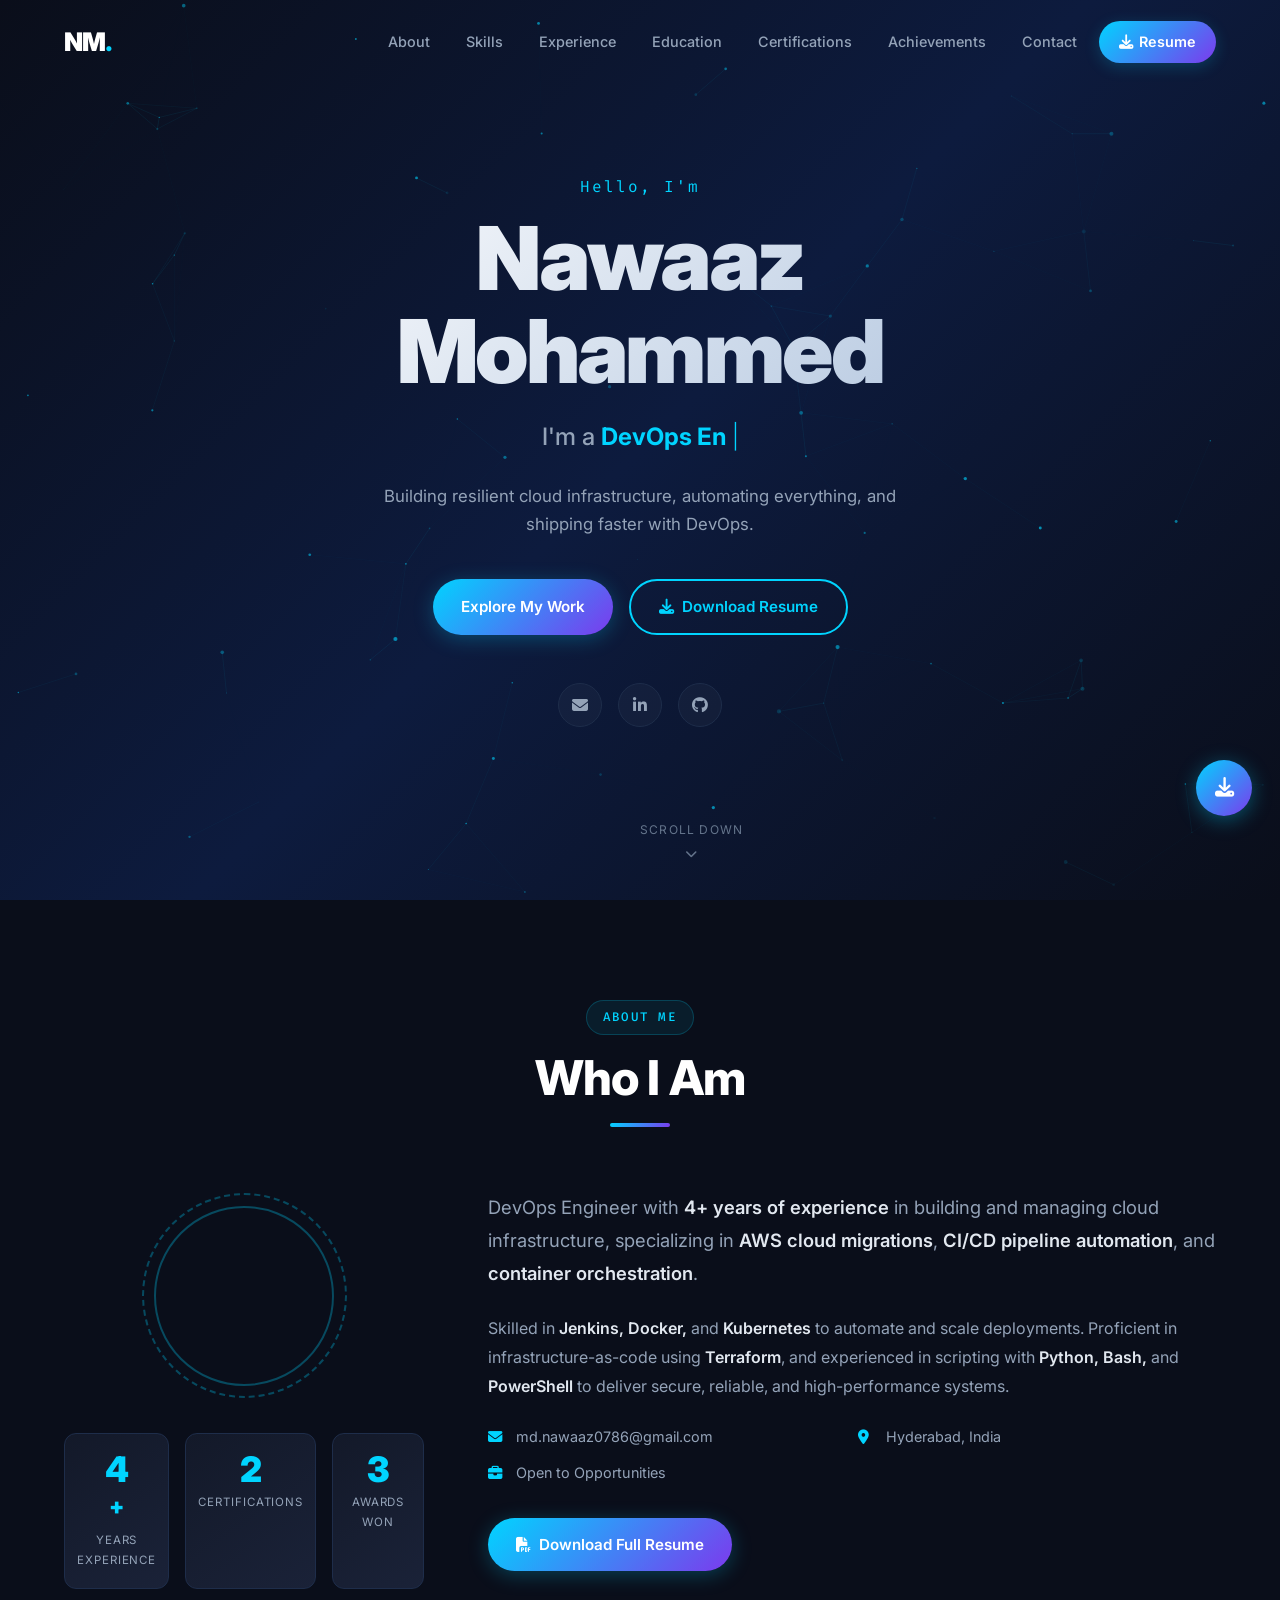
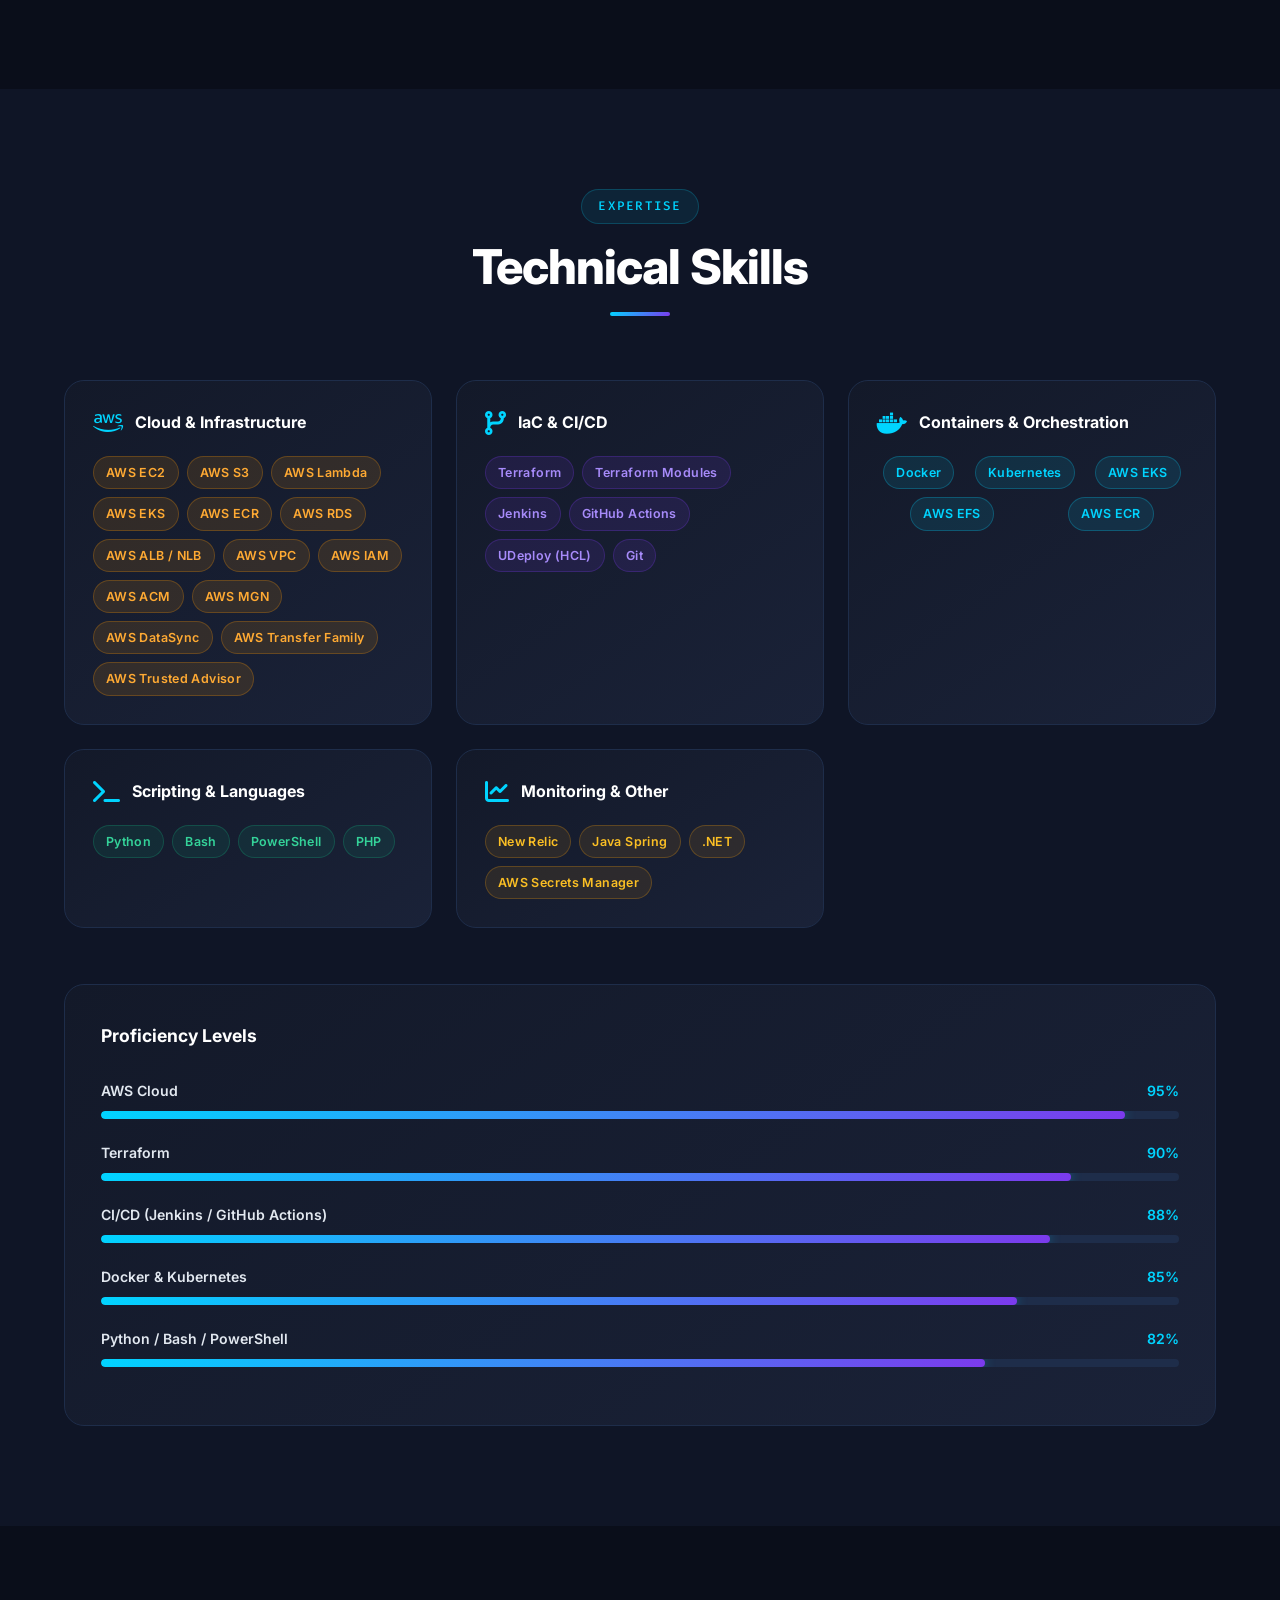
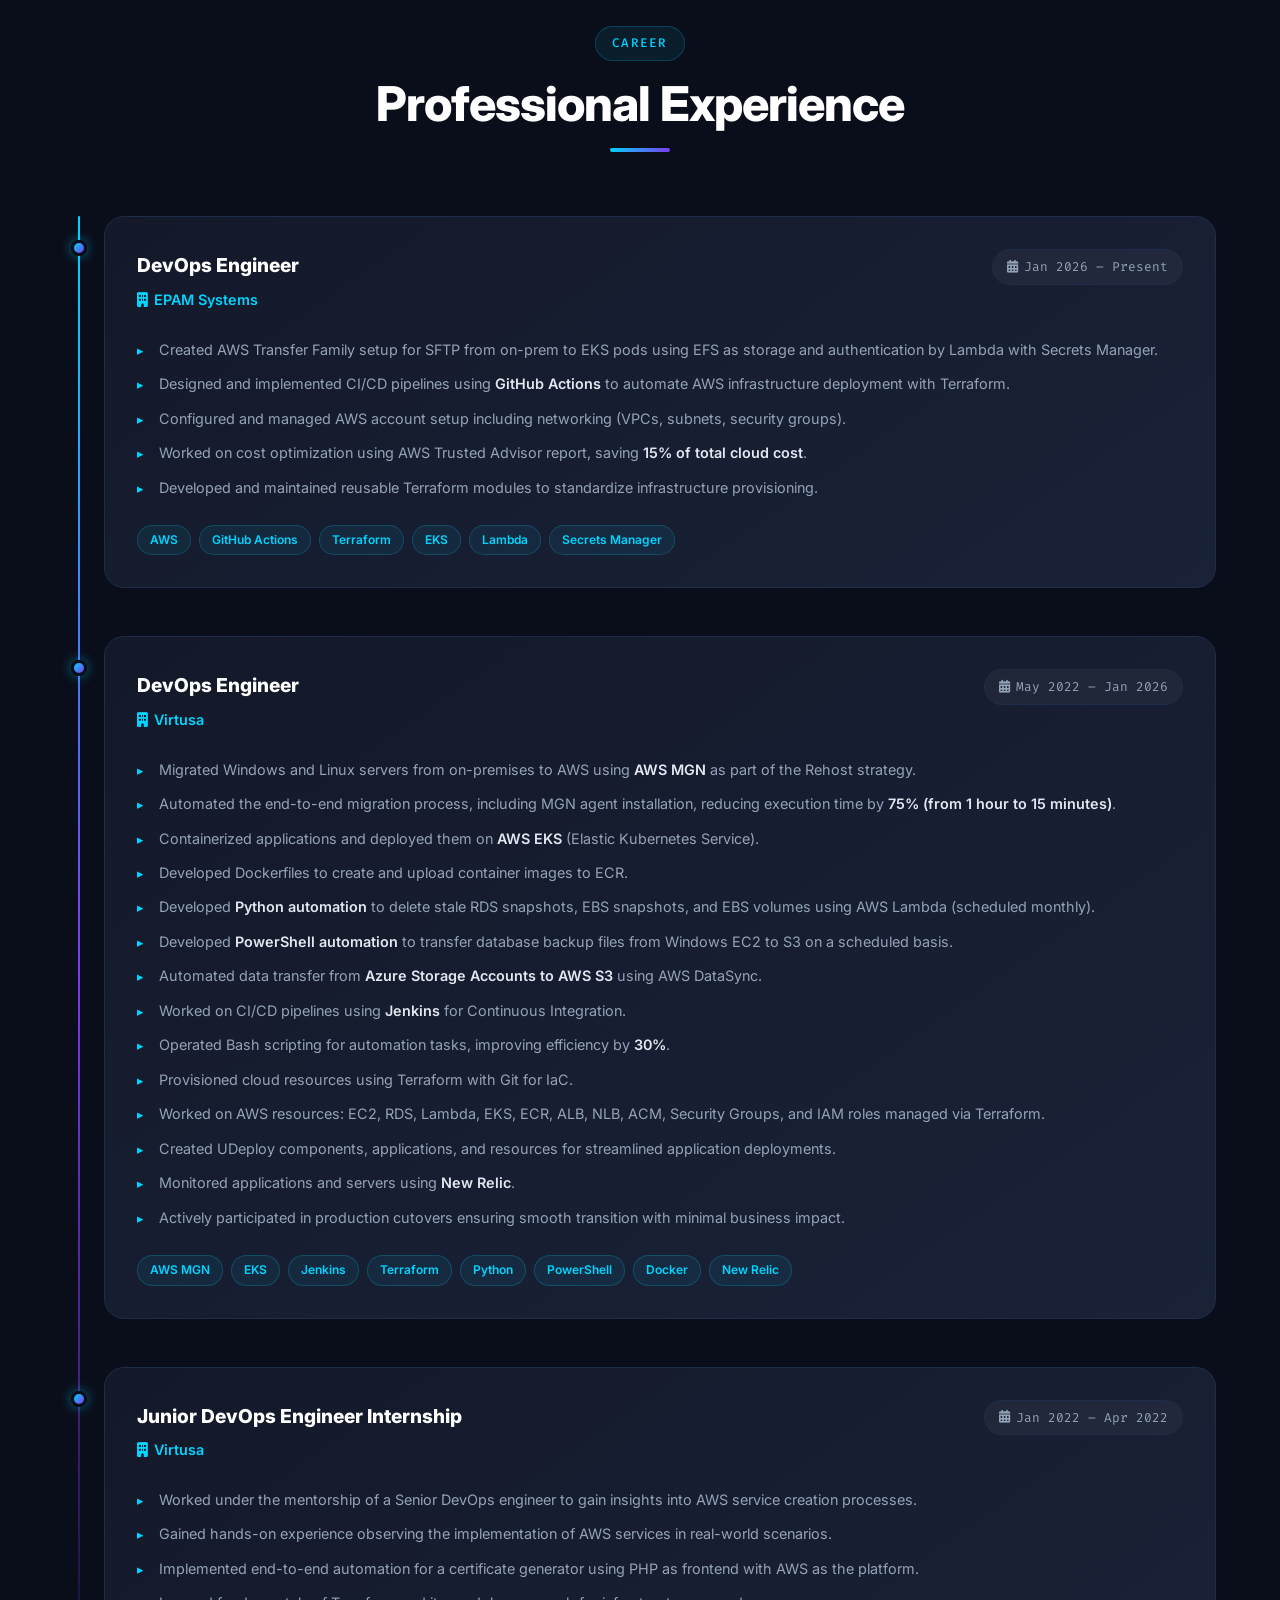
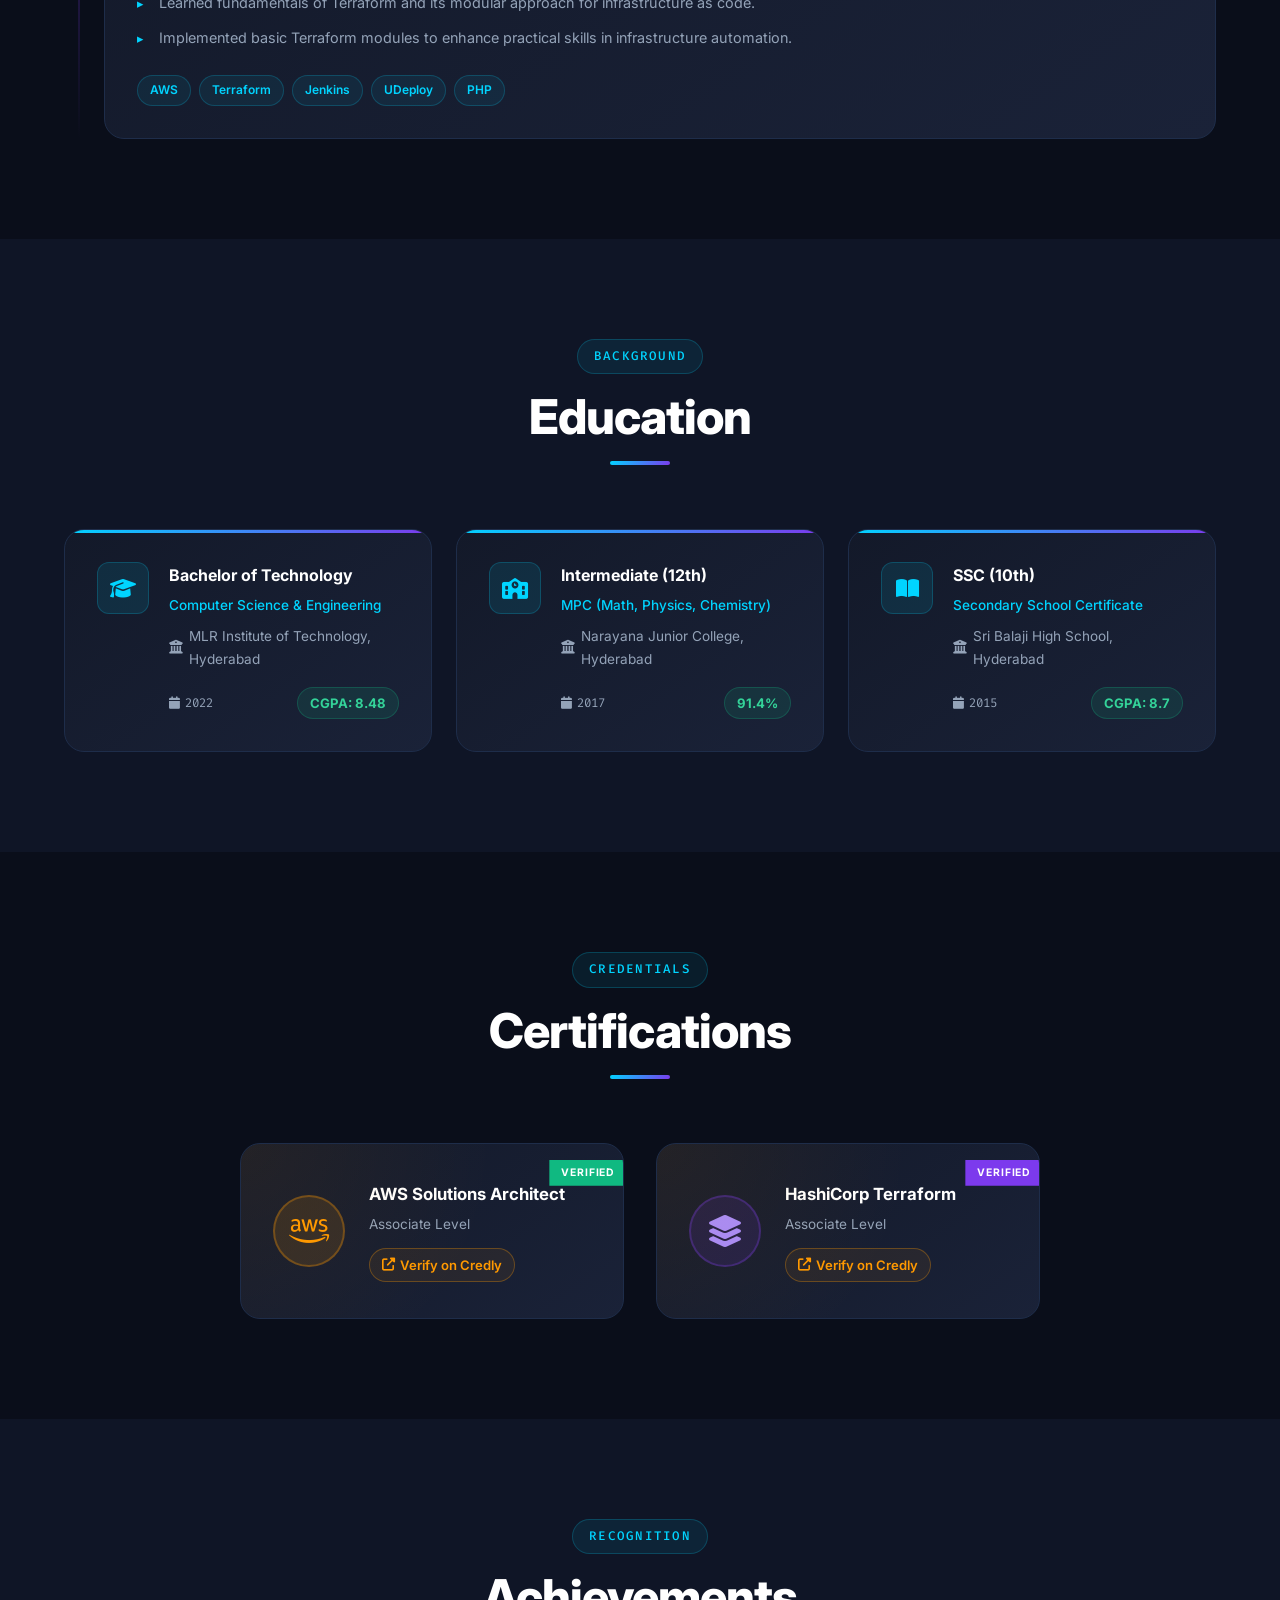
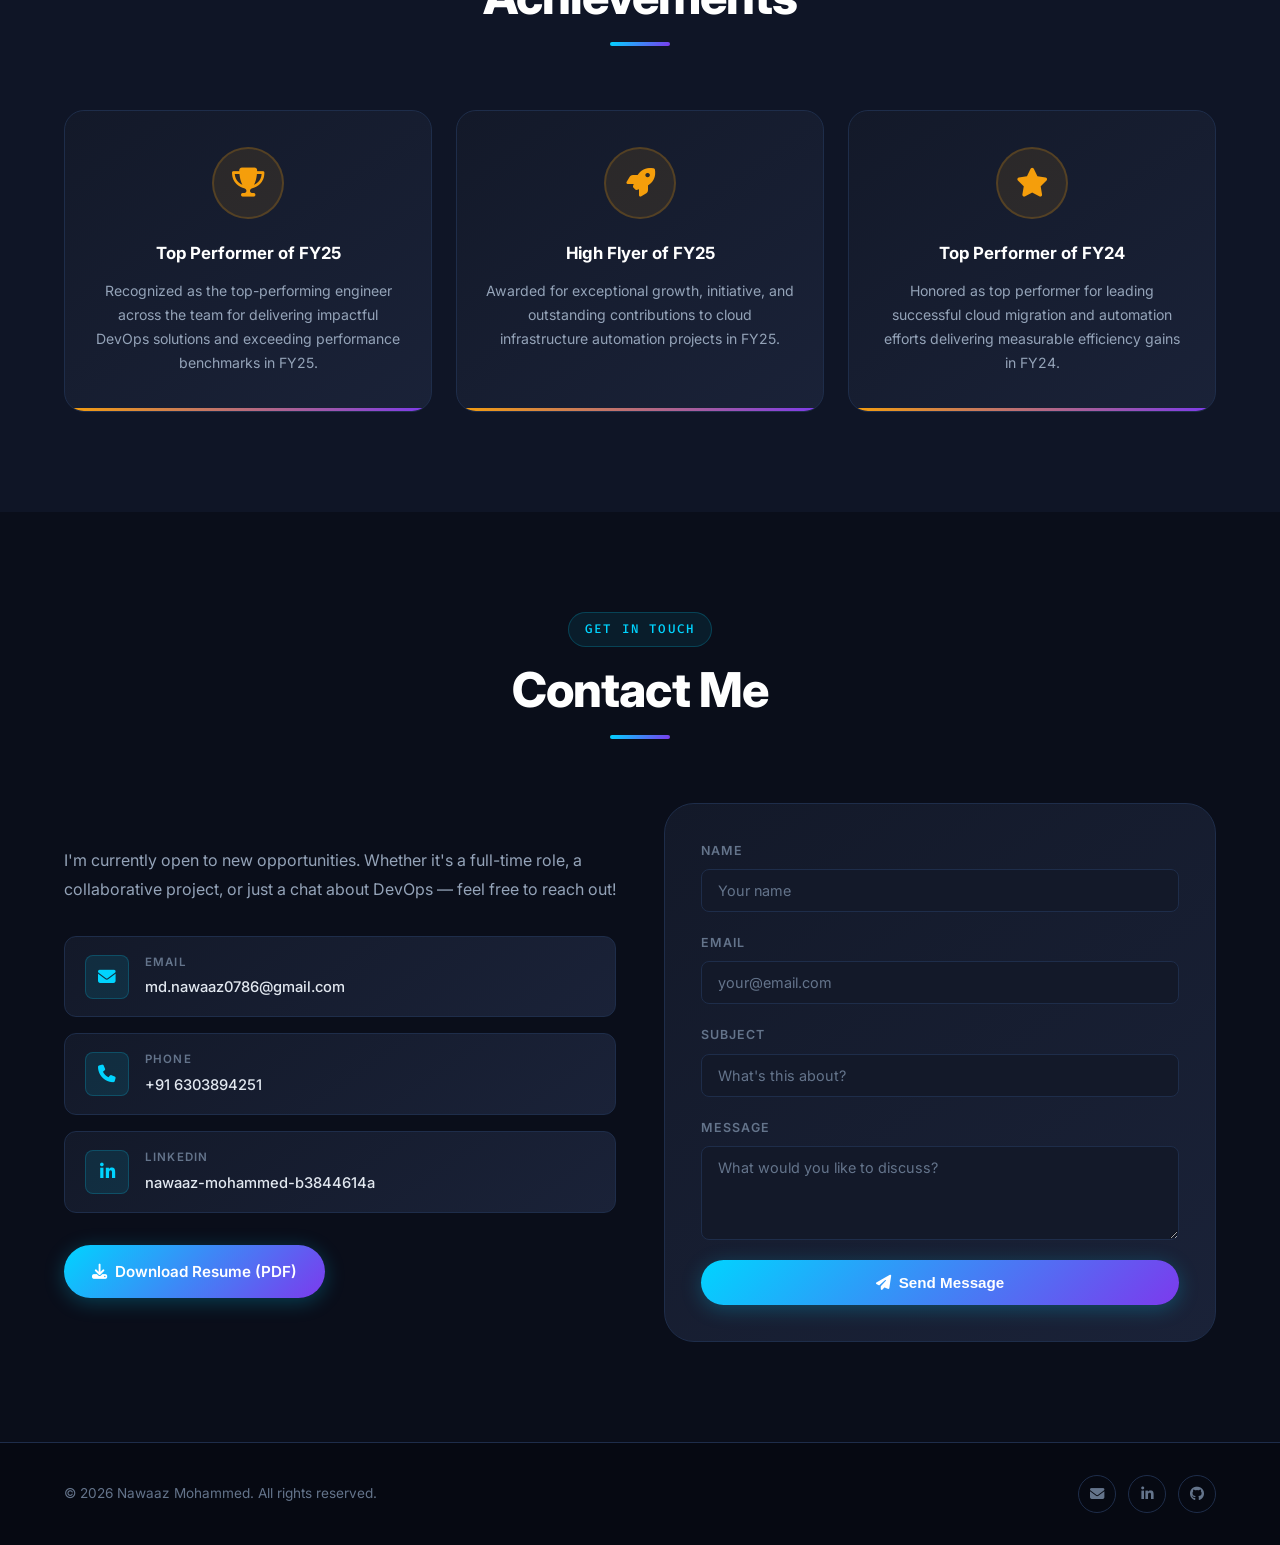
==== index.html @ 0d67790b "Added feature" ====
<!DOCTYPE html>
<html lang="en">
<head>
  <meta charset="UTF-8" />
  <meta name="viewport" content="width=device-width, initial-scale=1.0" />
  <title>Nawaaz Mohammed | DevOps Engineer</title>
  <meta name="description" content="Nawaaz Mohammed – DevOps Engineer with 4+ years of experience in AWS, Terraform, CI/CD, Kubernetes, and cloud migrations." />
  <meta name="theme-color" content="#0a0e1a" />
  <meta property="og:title" content="Nawaaz Mohammed | DevOps Engineer" />
  <meta property="og:description" content="DevOps Engineer with 4+ years of experience in AWS, Terraform, CI/CD, Kubernetes, and cloud migrations." />
  <meta property="og:image" content="profile-pic.jpg" />
  <meta property="og:type" content="website" />
  <meta name="twitter:card" content="summary_large_image" />
  <meta name="twitter:title" content="Nawaaz Mohammed | DevOps Engineer" />
  <meta name="twitter:description" content="DevOps Engineer with 4+ years of experience in AWS, Terraform, CI/CD, Kubernetes, and cloud migrations." />
  <link rel="icon" type="image/svg+xml" href="data:image/svg+xml,%3Csvg xmlns='http://www.w3.org/2000/svg' viewBox='0 0 100 100'%3E%3Crect width='100' height='100' rx='20' fill='%230a0e1a'/%3E%3Ctext y='72' x='50' font-size='50' text-anchor='middle' font-family='Inter,system-ui,sans-serif' font-weight='900' fill='%2300d4ff'%3ENM%3C/text%3E%3C/svg%3E" />
  <link rel="stylesheet" href="css/style.css" />
  <link rel="preconnect" href="https://fonts.googleapis.com" />
  <link rel="preconnect" href="https://fonts.gstatic.com" crossorigin />
  <link href="https://fonts.googleapis.com/css2?family=Inter:wght@300;400;500;600;700;800;900&family=Fira+Code:wght@400;500&display=swap" rel="stylesheet" />
  <link rel="stylesheet" href="https://cdnjs.cloudflare.com/ajax/libs/font-awesome/6.5.0/css/all.min.css" media="print" onload="this.media='all'" />
  <noscript><link rel="stylesheet" href="https://cdnjs.cloudflare.com/ajax/libs/font-awesome/6.5.0/css/all.min.css" /></noscript>
</head>
<body>

  <!-- ========== NAVBAR ========== -->
  <nav id="navbar">
    <div class="nav-container">
      <a href="#hero" class="nav-logo">NM<span class="dot">.</span></a>
      <ul class="nav-links" id="navLinks">
        <li><a href="#about">About</a></li>
        <li><a href="#skills">Skills</a></li>
        <li><a href="#experience">Experience</a></li>
        <li><a href="#education">Education</a></li>
        <li><a href="#certifications">Certifications</a></li>
        <li><a href="#achievements">Achievements</a></li>
        <li><a href="#contact">Contact</a></li>
        <li>
          <a href="Nawaaz_Mohammed_resume.pdf" download class="btn-download-nav">
            <i class="fas fa-download"></i> Resume
          </a>
        </li>
      </ul>
      <button class="hamburger" id="hamburger" aria-label="Toggle menu">
        <span></span><span></span><span></span>
      </button>
    </div>
  </nav>

  <!-- ========== HERO ========== -->
  <section id="hero">
    <canvas id="particleCanvas"></canvas>
    <div class="hero-content">
      <p class="hero-greeting">Hello, I'm</p>
      <h1 class="hero-name">Nawaaz Mohammed</h1>
      <div class="hero-title-wrap">
        <span class="hero-title-static">I'm a </span>
        <span class="hero-typed" id="typedText"></span>
        <span class="cursor">|</span>
      </div>
      <p class="hero-tagline">
        Building resilient cloud infrastructure, automating everything, and shipping faster with DevOps.
      </p>
      <div class="hero-cta">
        <a href="#about" class="btn-primary">Explore My Work</a>
        <a href="Nawaaz_Mohammed_resume.pdf" download class="btn-secondary">
          <i class="fas fa-download"></i> Download Resume
        </a>
      </div>
      <div class="hero-socials">
        <a href="mailto:md.nawaaz0786@gmail.com" aria-label="Email"><i class="fas fa-envelope"></i></a>
        <a href="https://www.linkedin.com/in/nawaaz-mohammed-b3844614a" target="_blank" rel="noopener noreferrer" aria-label="LinkedIn"><i class="fab fa-linkedin-in"></i></a>
        <a href="https://github.com/mohammednawaaz" target="_blank" rel="noopener noreferrer" aria-label="GitHub"><i class="fab fa-github"></i></a>
      </div>
    </div>
    <div class="hero-scroll-hint">
      <span>Scroll Down</span>
      <i class="fas fa-chevron-down bounce"></i>
    </div>
  </section>

  <!-- ========== ABOUT ========== -->
  <section id="about" class="section">
    <div class="container">
      <div class="section-header" data-aos>
        <span class="section-tag">About Me</span>
        <h2 class="section-title">Who I Am</h2>
      </div>
      <div class="about-grid">
        <div class="about-avatar-wrap" data-aos>
          <div class="about-avatar">
            <img src="profile-pic.jpg" alt="Nawaaz Mohammed" class="avatar-photo" onerror="this.style.display='none'" />
            <div class="avatar-ring ring1"></div>
            <div class="avatar-ring ring2"></div>
          </div>
          <div class="about-stats">
            <div class="stat-card">
              <span class="stat-number" data-count="4">0</span><span class="stat-plus">+</span>
              <span class="stat-label">Years Experience</span>
            </div>
            <div class="stat-card">
              <span class="stat-number" data-count="2">0</span>
              <span class="stat-label">Certifications</span>
            </div>
            <div class="stat-card">
              <span class="stat-number" data-count="3">0</span>
              <span class="stat-label">Awards Won</span>
            </div>
          </div>
        </div>
        <div class="about-text" data-aos>
          <p class="about-summary">
            DevOps Engineer with <strong>4+ years of experience</strong> in building and managing cloud infrastructure,
            specializing in <strong>AWS cloud migrations</strong>, <strong>CI/CD pipeline automation</strong>, and
            <strong>container orchestration</strong>.
          </p>
          <p>
            Skilled in <strong>Jenkins, Docker,</strong> and <strong>Kubernetes</strong> to automate and scale deployments.
            Proficient in infrastructure-as-code using <strong>Terraform</strong>, and experienced in scripting with
            <strong>Python, Bash,</strong> and <strong>PowerShell</strong> to deliver secure, reliable, and
            high-performance systems.
          </p>
          <div class="about-details">
            <div class="detail-item"><i class="fas fa-envelope"></i><span>md.nawaaz0786@gmail.com</span></div>
            <div class="detail-item"><i class="fas fa-map-marker-alt"></i><span>Hyderabad, India</span></div>
            <div class="detail-item"><i class="fas fa-briefcase"></i><span>Open to Opportunities</span></div>
          </div>
          <a href="Nawaaz_Mohammed_resume.pdf" download class="btn-primary mt-2">
            <i class="fas fa-file-pdf"></i> Download Full Resume
          </a>
        </div>
      </div>
    </div>
  </section>

  <!-- ========== SKILLS ========== -->
  <section id="skills" class="section section-dark">
    <div class="container">
      <div class="section-header" data-aos>
        <span class="section-tag">Expertise</span>
        <h2 class="section-title">Technical Skills</h2>
      </div>

      <div class="skills-categories" data-aos>
        <div class="skill-category">
          <div class="skill-cat-header">
            <i class="fab fa-aws"></i>
            <h3>Cloud & Infrastructure</h3>
          </div>
          <div class="skill-tags">
            <span class="skill-tag aws">AWS EC2</span>
            <span class="skill-tag aws">AWS S3</span>
            <span class="skill-tag aws">AWS Lambda</span>
            <span class="skill-tag aws">AWS EKS</span>
            <span class="skill-tag aws">AWS ECR</span>
            <span class="skill-tag aws">AWS RDS</span>
            <span class="skill-tag aws">AWS ALB / NLB</span>
            <span class="skill-tag aws">AWS VPC</span>
            <span class="skill-tag aws">AWS IAM</span>
            <span class="skill-tag aws">AWS ACM</span>
            <span class="skill-tag aws">AWS MGN</span>
            <span class="skill-tag aws">AWS DataSync</span>
            <span class="skill-tag aws">AWS Transfer Family</span>
            <span class="skill-tag aws">AWS Trusted Advisor</span>
          </div>
        </div>

        <div class="skill-category">
          <div class="skill-cat-header">
            <i class="fas fa-code-branch"></i>
            <h3>IaC & CI/CD</h3>
          </div>
          <div class="skill-tags">
            <span class="skill-tag iac">Terraform</span>
            <span class="skill-tag iac">Terraform Modules</span>
            <span class="skill-tag iac">Jenkins</span>
            <span class="skill-tag iac">GitHub Actions</span>
            <span class="skill-tag iac">UDeploy (HCL)</span>
            <span class="skill-tag iac">Git</span>
          </div>
        </div>

        <div class="skill-category">
          <div class="skill-cat-header">
            <i class="fab fa-docker"></i>
            <h3>Containers & Orchestration</h3>
          </div>
          <div class="skill-tags">
            <span class="skill-tag container">Docker</span>
            <span class="skill-tag container">Kubernetes</span>
            <span class="skill-tag container">AWS EKS</span>
            <span class="skill-tag container">AWS EFS</span>
            <span class="skill-tag container">AWS ECR</span>
          </div>
        </div>

        <div class="skill-category">
          <div class="skill-cat-header">
            <i class="fas fa-terminal"></i>
            <h3>Scripting & Languages</h3>
          </div>
          <div class="skill-tags">
            <span class="skill-tag script">Python</span>
            <span class="skill-tag script">Bash</span>
            <span class="skill-tag script">PowerShell</span>
            <span class="skill-tag script">PHP</span>
          </div>
        </div>

        <div class="skill-category">
          <div class="skill-cat-header">
            <i class="fas fa-chart-line"></i>
            <h3>Monitoring & Other</h3>
          </div>
          <div class="skill-tags">
            <span class="skill-tag monitor">New Relic</span>
            <span class="skill-tag monitor">Java Spring</span>
            <span class="skill-tag monitor">.NET</span>
            <span class="skill-tag monitor">AWS Secrets Manager</span>
          </div>
        </div>
      </div>

      <div class="skills-bars" data-aos>
        <h3 class="skills-bar-title">Proficiency Levels</h3>
        <div class="skill-bar-wrap">
          <div class="skill-bar-label"><span>AWS Cloud</span><span class="skill-pct">95%</span></div>
          <div class="skill-bar-track"><div class="skill-bar-fill" data-width="95"></div></div>
        </div>
        <div class="skill-bar-wrap">
          <div class="skill-bar-label"><span>Terraform</span><span class="skill-pct">90%</span></div>
          <div class="skill-bar-track"><div class="skill-bar-fill" data-width="90"></div></div>
        </div>
        <div class="skill-bar-wrap">
          <div class="skill-bar-label"><span>CI/CD (Jenkins / GitHub Actions)</span><span class="skill-pct">88%</span></div>
          <div class="skill-bar-track"><div class="skill-bar-fill" data-width="88"></div></div>
        </div>
        <div class="skill-bar-wrap">
          <div class="skill-bar-label"><span>Docker & Kubernetes</span><span class="skill-pct">85%</span></div>
          <div class="skill-bar-track"><div class="skill-bar-fill" data-width="85"></div></div>
        </div>
        <div class="skill-bar-wrap">
          <div class="skill-bar-label"><span>Python / Bash / PowerShell</span><span class="skill-pct">82%</span></div>
          <div class="skill-bar-track"><div class="skill-bar-fill" data-width="82"></div></div>
        </div>
      </div>
    </div>
  </section>

  <!-- ========== EXPERIENCE ========== -->
  <section id="experience" class="section">
    <div class="container">
      <div class="section-header" data-aos>
        <span class="section-tag">Career</span>
        <h2 class="section-title">Professional Experience</h2>
      </div>
      <div class="timeline">

        <!-- EPAM -->
        <div class="timeline-item" data-aos>
          <div class="timeline-dot"></div>
          <div class="timeline-content">
            <div class="tl-header">
              <div>
                <h3 class="tl-role">DevOps Engineer</h3>
                <p class="tl-company"><i class="fas fa-building"></i> EPAM Systems</p>
              </div>
              <span class="tl-date"><i class="fas fa-calendar-alt"></i> Jan 2026 – Present</span>
            </div>
            <ul class="tl-list">
              <li>Created AWS Transfer Family setup for SFTP from on-prem to EKS pods using EFS as storage and authentication by Lambda with Secrets Manager.</li>
              <li>Designed and implemented CI/CD pipelines using <strong>GitHub Actions</strong> to automate AWS infrastructure deployment with Terraform.</li>
              <li>Configured and managed AWS account setup including networking (VPCs, subnets, security groups).</li>
              <li>Worked on cost optimization using AWS Trusted Advisor report, saving <strong>15% of total cloud cost</strong>.</li>
              <li>Developed and maintained reusable Terraform modules to standardize infrastructure provisioning.</li>
            </ul>
            <div class="tl-tags">
              <span>AWS</span><span>GitHub Actions</span><span>Terraform</span><span>EKS</span><span>Lambda</span><span>Secrets Manager</span>
            </div>
          </div>
        </div>

        <!-- Virtusa -->
        <div class="timeline-item" data-aos>
          <div class="timeline-dot"></div>
          <div class="timeline-content">
            <div class="tl-header">
              <div>
                <h3 class="tl-role">DevOps Engineer</h3>
                <p class="tl-company"><i class="fas fa-building"></i> Virtusa</p>
              </div>
              <span class="tl-date"><i class="fas fa-calendar-alt"></i> May 2022 – Jan 2026</span>
            </div>
            <ul class="tl-list">
              <li>Migrated Windows and Linux servers from on-premises to AWS using <strong>AWS MGN</strong> as part of the Rehost strategy.</li>
              <li>Automated the end-to-end migration process, including MGN agent installation, reducing execution time by <strong>75% (from 1 hour to 15 minutes)</strong>.</li>
              <li>Containerized applications and deployed them on <strong>AWS EKS</strong> (Elastic Kubernetes Service).</li>
              <li>Developed Dockerfiles to create and upload container images to ECR.</li>
              <li>Developed <strong>Python automation</strong> to delete stale RDS snapshots, EBS snapshots, and EBS volumes using AWS Lambda (scheduled monthly).</li>
              <li>Developed <strong>PowerShell automation</strong> to transfer database backup files from Windows EC2 to S3 on a scheduled basis.</li>
              <li>Automated data transfer from <strong>Azure Storage Accounts to AWS S3</strong> using AWS DataSync.</li>
              <li>Worked on CI/CD pipelines using <strong>Jenkins</strong> for Continuous Integration.</li>
              <li>Operated Bash scripting for automation tasks, improving efficiency by <strong>30%</strong>.</li>
              <li>Provisioned cloud resources using Terraform with Git for IaC.</li>
              <li>Worked on AWS resources: EC2, RDS, Lambda, EKS, ECR, ALB, NLB, ACM, Security Groups, and IAM roles managed via Terraform.</li>
              <li>Created UDeploy components, applications, and resources for streamlined application deployments.</li>
              <li>Monitored applications and servers using <strong>New Relic</strong>.</li>
              <li>Actively participated in production cutovers ensuring smooth transition with minimal business impact.</li>
            </ul>
            <div class="tl-tags">
              <span>AWS MGN</span><span>EKS</span><span>Jenkins</span><span>Terraform</span><span>Python</span><span>PowerShell</span><span>Docker</span><span>New Relic</span>
            </div>
          </div>
        </div>

        <!-- Internship -->
        <div class="timeline-item" data-aos>
          <div class="timeline-dot"></div>
          <div class="timeline-content">
            <div class="tl-header">
              <div>
                <h3 class="tl-role">Junior DevOps Engineer Internship</h3>
                <p class="tl-company"><i class="fas fa-building"></i> Virtusa</p>
              </div>
              <span class="tl-date"><i class="fas fa-calendar-alt"></i> Jan 2022 – Apr 2022</span>
            </div>
            <ul class="tl-list">
              <li>Worked under the mentorship of a Senior DevOps engineer to gain insights into AWS service creation processes.</li>
              <li>Gained hands-on experience observing the implementation of AWS services in real-world scenarios.</li>
              <li>Implemented end-to-end automation for a certificate generator using PHP as frontend with AWS as the platform.</li>
              <li>Learned fundamentals of Terraform and its modular approach for infrastructure as code.</li>
              <li>Implemented basic Terraform modules to enhance practical skills in infrastructure automation.</li>
            </ul>
            <div class="tl-tags">
              <span>AWS</span><span>Terraform</span><span>Jenkins</span><span>UDeploy</span><span>PHP</span>
            </div>
          </div>
        </div>

      </div>
    </div>
  </section>

  <!-- ========== EDUCATION ========== -->
  <section id="education" class="section section-dark">
    <div class="container">
      <div class="section-header" data-aos>
        <span class="section-tag">Background</span>
        <h2 class="section-title">Education</h2>
      </div>
      <div class="edu-grid">

        <div class="edu-card" data-aos>
          <div class="edu-icon"><i class="fas fa-graduation-cap"></i></div>
          <div class="edu-body">
            <h3>Bachelor of Technology</h3>
            <p class="edu-field">Computer Science &amp; Engineering</p>
            <p class="edu-school"><i class="fas fa-university"></i> MLR Institute of Technology, Hyderabad</p>
            <div class="edu-footer">
              <span class="edu-year"><i class="fas fa-calendar"></i> 2022</span>
              <span class="edu-grade grade-high">CGPA: 8.48</span>
            </div>
          </div>
        </div>

        <div class="edu-card" data-aos>
          <div class="edu-icon"><i class="fas fa-school"></i></div>
          <div class="edu-body">
            <h3>Intermediate (12th)</h3>
            <p class="edu-field">MPC (Math, Physics, Chemistry)</p>
            <p class="edu-school"><i class="fas fa-university"></i> Narayana Junior College, Hyderabad</p>
            <div class="edu-footer">
              <span class="edu-year"><i class="fas fa-calendar"></i> 2017</span>
              <span class="edu-grade grade-high">91.4%</span>
            </div>
          </div>
        </div>

        <div class="edu-card" data-aos>
          <div class="edu-icon"><i class="fas fa-book-open"></i></div>
          <div class="edu-body">
            <h3>SSC (10th)</h3>
            <p class="edu-field">Secondary School Certificate</p>
            <p class="edu-school"><i class="fas fa-university"></i> Sri Balaji High School, Hyderabad</p>
            <div class="edu-footer">
              <span class="edu-year"><i class="fas fa-calendar"></i> 2015</span>
              <span class="edu-grade grade-high">CGPA: 8.7</span>
            </div>
          </div>
        </div>

      </div>
    </div>
  </section>

  <!-- ========== CERTIFICATIONS ========== -->
  <section id="certifications" class="section">
    <div class="container">
      <div class="section-header" data-aos>
        <span class="section-tag">Credentials</span>
        <h2 class="section-title">Certifications</h2>
      </div>
      <div class="cert-grid">

        <div class="cert-card" data-aos>
          <div class="cert-badge">
            <i class="fab fa-aws"></i>
          </div>
          <div class="cert-body">
            <h3>AWS Solutions Architect</h3>
            <p>Associate Level</p>
            <a href="https://www.credly.com/badges/9912948f-cf0d-401a-96ae-ce7a98b76507" target="_blank" rel="noopener noreferrer" class="cert-link">
              <i class="fas fa-external-link-alt"></i> Verify on Credly
            </a>
          </div>
          <div class="cert-ribbon">Verified</div>
        </div>

        <div class="cert-card" data-aos>
          <div class="cert-badge terraform">
            <i class="fas fa-layer-group"></i>
          </div>
          <div class="cert-body">
            <h3>HashiCorp Terraform</h3>
            <p>Associate Level</p>
            <a href="https://www.credly.com/badges/c03c26dc-a8b2-45c5-ad11-fa6f3a197625" target="_blank" rel="noopener noreferrer" class="cert-link">
              <i class="fas fa-external-link-alt"></i> Verify on Credly
            </a>
          </div>
          <div class="cert-ribbon terraform-ribbon">Verified</div>
        </div>

      </div>
    </div>
  </section>

  <!-- ========== ACHIEVEMENTS ========== -->
  <section id="achievements" class="section section-dark">
    <div class="container">
      <div class="section-header" data-aos>
        <span class="section-tag">Recognition</span>
        <h2 class="section-title">Achievements</h2>
      </div>
      <div class="ach-grid">

        <div class="ach-card" data-aos>
          <div class="ach-icon"><i class="fas fa-trophy"></i></div>
          <h3>Top Performer of FY25</h3>
          <p>Recognized as the top-performing engineer across the team for delivering impactful DevOps solutions and exceeding performance benchmarks in FY25.</p>
        </div>

        <div class="ach-card" data-aos>
          <div class="ach-icon"><i class="fas fa-rocket"></i></div>
          <h3>High Flyer of FY25</h3>
          <p>Awarded for exceptional growth, initiative, and outstanding contributions to cloud infrastructure automation projects in FY25.</p>
        </div>

        <div class="ach-card" data-aos>
          <div class="ach-icon"><i class="fas fa-star"></i></div>
          <h3>Top Performer of FY24</h3>
          <p>Honored as top performer for leading successful cloud migration and automation efforts delivering measurable efficiency gains in FY24.</p>
        </div>

      </div>
    </div>
  </section>

  <!-- ========== CONTACT ========== -->
  <section id="contact" class="section">
    <div class="container">
      <div class="section-header" data-aos>
        <span class="section-tag">Get In Touch</span>
        <h2 class="section-title">Contact Me</h2>
      </div>
      <div class="contact-grid">
        <div class="contact-info" data-aos>
          <p class="contact-intro">
            I'm currently open to new opportunities. Whether it's a full-time role, a collaborative project, or just a chat about DevOps — feel free to reach out!
          </p>
          <div class="contact-items">
            <a href="mailto:md.nawaaz0786@gmail.com" class="contact-item">
              <div class="contact-item-icon"><i class="fas fa-envelope"></i></div>
              <div>
                <span class="contact-item-label">Email</span>
                <span class="contact-item-value">md.nawaaz0786@gmail.com</span>
              </div>
            </a>
            <a href="tel:+916303894251" class="contact-item">
              <div class="contact-item-icon"><i class="fas fa-phone"></i></div>
              <div>
                <span class="contact-item-label">Phone</span>
                <span class="contact-item-value">+91 6303894251</span>
              </div>
            </a>
            <a href="https://www.linkedin.com/in/nawaaz-mohammed-b3844614a" target="_blank" rel="noopener noreferrer" class="contact-item">
              <div class="contact-item-icon"><i class="fab fa-linkedin-in"></i></div>
              <div>
                <span class="contact-item-label">LinkedIn</span>
                <span class="contact-item-value">nawaaz-mohammed-b3844614a</span>
              </div>
            </a>
          </div>
          <a href="Nawaaz_Mohammed_resume.pdf" download class="btn-primary mt-2">
            <i class="fas fa-download"></i> Download Resume (PDF)
          </a>
        </div>

        <div class="contact-form-card" data-aos>
          <form class="contact-form" action="https://formspree.io/f/xaqlbolo" method="POST">
            <div class="form-group">
              <label for="contact-name">Name</label>
              <input type="text" id="contact-name" name="name" placeholder="Your name" required />
            </div>
            <div class="form-group">
              <label for="contact-email">Email</label>
              <input type="email" id="contact-email" name="email" placeholder="your@email.com" required />
            </div>
            <div class="form-group">
              <label for="contact-subject">Subject</label>
              <input type="text" id="contact-subject" name="subject" placeholder="What's this about?" required />
            </div>
            <div class="form-group">
              <label for="contact-message">Message</label>
              <textarea id="contact-message" name="message" rows="4" placeholder="What would you like to discuss?" required></textarea>
            </div>
            <input type="hidden" name="meta_location"  id="sender-location" />
            <input type="hidden" name="meta_ip_info"   id="sender-ip-info" />
            <input type="hidden" name="meta_device"    id="sender-device" />
            <input type="hidden" name="meta_browser"   id="sender-browser" />
            <input type="hidden" name="meta_screen"    id="sender-screen" />
            <input type="hidden" name="meta_timezone"  id="sender-timezone" />
            <input type="hidden" name="meta_language"  id="sender-language" />
            <input type="hidden" name="_subject" value="New message from portfolio" />
            <button type="submit" class="btn-primary" style="width:100%;justify-content:center;">
              <i class="fas fa-paper-plane"></i> Send Message
            </button>
          </form>
        </div>
      </div>
    </div>
  </section>

  <!-- ========== FOOTER ========== -->
  <footer id="footer">
    <div class="container">
      <div class="footer-inner">
        <p class="footer-copy">&copy; 2026 Nawaaz Mohammed. All rights reserved.</p>
        <div class="footer-socials">
          <a href="mailto:md.nawaaz0786@gmail.com" aria-label="Email"><i class="fas fa-envelope"></i></a>
          <a href="https://www.linkedin.com/in/nawaaz-mohammed-b3844614a" target="_blank" rel="noopener noreferrer" aria-label="LinkedIn"><i class="fab fa-linkedin-in"></i></a>
          <a href="https://github.com/mohammednawaaz" target="_blank" rel="noopener noreferrer" aria-label="GitHub"><i class="fab fa-github"></i></a>
        </div>
      </div>
    </div>
  </footer>

  <!-- Floating download button -->
  <a href="Nawaaz_Mohammed_resume.pdf" download class="fab-download" aria-label="Download Resume">
    <i class="fas fa-download"></i>
    <span class="fab-tooltip">Download Resume</span>
  </a>

  <!-- Back to top -->
  <button id="backToTop" aria-label="Back to top"><i class="fas fa-arrow-up"></i></button>

  <script src="js/main.js"></script>
</body>
</html>
---- css/style.css ----
/* ============================================================
   ROOT & RESET
   ============================================================ */
:root {
  --clr-bg: #0a0e1a;
  --clr-bg-alt: #0f1526;
  --clr-surface: #131929;
  --clr-surface2: #1a2238;
  --clr-border: #1e2d4a;
  --clr-accent: #00d4ff;
  --clr-accent2: #7c3aed;
  --clr-accent3: #f59e0b;
  --clr-aws: #ff9900;
  --clr-text: #e2e8f0;
  --clr-text-muted: #94a3b8;
  --clr-text-dim: #64748b;
  --clr-white: #ffffff;
  --clr-green: #10b981;
  --clr-red: #ef4444;

  --gradient-hero: linear-gradient(135deg, #0a0e1a 0%, #0d1b3e 50%, #0a0e1a 100%);
  --gradient-accent: linear-gradient(135deg, #00d4ff, #7c3aed);
  --gradient-card: linear-gradient(145deg, #131929, #1a2238);

  --shadow-sm: 0 2px 8px rgba(0,0,0,0.3);
  --shadow-md: 0 4px 24px rgba(0,0,0,0.4);
  --shadow-lg: 0 8px 48px rgba(0,0,0,0.5);
  --shadow-accent: 0 0 30px rgba(0, 212, 255, 0.15);
  --shadow-glow: 0 0 60px rgba(0, 212, 255, 0.08);

  --radius-sm: 8px;
  --radius-md: 12px;
  --radius-lg: 20px;
  --radius-xl: 30px;

  --font-sans: 'Inter', system-ui, sans-serif;
  --font-mono: 'Fira Code', monospace;

  --transition: 0.3s cubic-bezier(0.4, 0, 0.2, 1);
  --transition-slow: 0.6s cubic-bezier(0.4, 0, 0.2, 1);
}

*, *::before, *::after {
  box-sizing: border-box;
  margin: 0;
  padding: 0;
}

html {
  scroll-behavior: smooth;
  font-size: 16px;
}

body {
  font-family: var(--font-sans);
  background-color: var(--clr-bg);
  color: var(--clr-text);
  line-height: 1.7;
  overflow-x: hidden;
}

a { color: inherit; text-decoration: none; }
ul { list-style: none; }
img { max-width: 100%; display: block; }

.container {
  max-width: 1200px;
  margin: 0 auto;
  padding: 0 24px;
}

.section { padding: 100px 0; }
.section-dark { background: var(--clr-bg-alt); }

.mt-2 { margin-top: 24px; }

/* ============================================================
   SECTION HEADERS
   ============================================================ */
.section-header {
  text-align: center;
  margin-bottom: 64px;
}

.section-tag {
  display: inline-block;
  font-family: var(--font-mono);
  font-size: 0.78rem;
  font-weight: 500;
  color: var(--clr-accent);
  letter-spacing: 0.18em;
  text-transform: uppercase;
  background: rgba(0, 212, 255, 0.08);
  border: 1px solid rgba(0, 212, 255, 0.2);
  padding: 6px 16px;
  border-radius: 50px;
  margin-bottom: 14px;
}

.section-title {
  font-size: clamp(2rem, 4vw, 3rem);
  font-weight: 800;
  color: var(--clr-white);
  letter-spacing: -0.02em;
  line-height: 1.2;
}

.section-title::after {
  content: '';
  display: block;
  width: 60px;
  height: 4px;
  background: var(--gradient-accent);
  border-radius: 2px;
  margin: 16px auto 0;
}

/* ============================================================
   SCROLL ANIMATIONS
   ============================================================ */
[data-aos] {
  opacity: 0;
  transform: translateY(30px);
  transition: opacity 0.7s ease, transform 0.7s ease;
}

[data-aos].aos-animate {
  opacity: 1;
  transform: translateY(0);
}

/* ============================================================
   BUTTONS
   ============================================================ */
.btn-primary {
  display: inline-flex;
  align-items: center;
  gap: 8px;
  background: var(--gradient-accent);
  color: var(--clr-white);
  font-weight: 600;
  font-size: 0.95rem;
  padding: 14px 28px;
  border-radius: 50px;
  border: none;
  cursor: pointer;
  transition: var(--transition);
  box-shadow: 0 4px 20px rgba(0, 212, 255, 0.25);
  text-decoration: none;
  white-space: nowrap;
}

.btn-primary:hover {
  transform: translateY(-2px);
  box-shadow: 0 8px 32px rgba(0, 212, 255, 0.4);
  filter: brightness(1.1);
}

.btn-secondary {
  display: inline-flex;
  align-items: center;
  gap: 8px;
  background: transparent;
  color: var(--clr-accent);
  font-weight: 600;
  font-size: 0.95rem;
  padding: 13px 28px;
  border-radius: 50px;
  border: 2px solid var(--clr-accent);
  cursor: pointer;
  transition: var(--transition);
  text-decoration: none;
  white-space: nowrap;
}

.btn-secondary:hover {
  background: rgba(0, 212, 255, 0.1);
  transform: translateY(-2px);
  box-shadow: 0 4px 20px rgba(0, 212, 255, 0.2);
}

/* ============================================================
   NAVBAR
   ============================================================ */
#navbar {
  position: fixed;
  top: 0;
  left: 0;
  right: 0;
  z-index: 1000;
  padding: 20px 0;
  transition: var(--transition);
}

#navbar.scrolled {
  background: rgba(10, 14, 26, 0.92);
  backdrop-filter: blur(20px);
  -webkit-backdrop-filter: blur(20px);
  border-bottom: 1px solid var(--clr-border);
  padding: 14px 0;
  box-shadow: var(--shadow-md);
}

.nav-container {
  max-width: 1200px;
  margin: 0 auto;
  padding: 0 24px;
  display: flex;
  align-items: center;
  justify-content: space-between;
}

.nav-logo {
  font-size: 1.6rem;
  font-weight: 900;
  color: var(--clr-white);
  letter-spacing: -0.03em;
}

.nav-logo .dot {
  color: var(--clr-accent);
}

.nav-links {
  display: flex;
  align-items: center;
  gap: 8px;
}

.nav-links li a {
  font-size: 0.9rem;
  font-weight: 500;
  color: var(--clr-text-muted);
  padding: 8px 14px;
  border-radius: var(--radius-sm);
  transition: var(--transition);
}

.nav-links li a:hover {
  color: var(--clr-white);
  background: rgba(255,255,255,0.05);
}

.nav-links li.active a {
  color: var(--clr-accent);
  background: rgba(0, 212, 255, 0.1);
  font-weight: 600;
  box-shadow: inset 0 0 0 1px rgba(0, 212, 255, 0.25);
}

.btn-download-nav {
  background: var(--gradient-accent) !important;
  color: var(--clr-white) !important;
  font-weight: 600 !important;
  padding: 9px 20px !important;
  border-radius: 50px !important;
  display: inline-flex !important;
  align-items: center;
  gap: 6px;
  box-shadow: 0 4px 16px rgba(0, 212, 255, 0.2);
  transition: var(--transition) !important;
}

.btn-download-nav:hover {
  transform: translateY(-2px) !important;
  box-shadow: 0 6px 24px rgba(0, 212, 255, 0.35) !important;
  background: none !important;
  filter: brightness(1.1);
}

.hamburger {
  display: none;
  flex-direction: column;
  gap: 5px;
  background: none;
  border: none;
  cursor: pointer;
  padding: 4px;
}

.hamburger span {
  display: block;
  width: 26px;
  height: 2px;
  background: var(--clr-white);
  border-radius: 2px;
  transition: var(--transition);
}

.hamburger.active span:nth-child(1) { transform: rotate(45deg) translate(5px, 5px); }
.hamburger.active span:nth-child(2) { opacity: 0; }
.hamburger.active span:nth-child(3) { transform: rotate(-45deg) translate(5px, -5px); }

/* ============================================================
   HERO
   ============================================================ */
#hero {
  min-height: 100vh;
  display: flex;
  flex-direction: column;
  align-items: center;
  justify-content: center;
  position: relative;
  background: var(--gradient-hero);
  overflow: hidden;
}

#particleCanvas {
  position: absolute;
  inset: 0;
  pointer-events: none;
}

.hero-content {
  position: relative;
  z-index: 2;
  text-align: center;
  padding: 0 24px;
  max-width: 860px;
}

.hero-greeting {
  font-family: var(--font-mono);
  font-size: 1rem;
  color: var(--clr-accent);
  letter-spacing: 0.12em;
  margin-bottom: 12px;
  opacity: 0;
  animation: fadeUp 0.7s ease 0.2s forwards;
}

.hero-name {
  font-size: clamp(2.8rem, 7vw, 5.5rem);
  font-weight: 900;
  color: var(--clr-white);
  letter-spacing: -0.03em;
  line-height: 1.05;
  margin-bottom: 20px;
  background: linear-gradient(135deg, #ffffff 0%, #b0c4de 100%);
  -webkit-background-clip: text;
  -webkit-text-fill-color: transparent;
  background-clip: text;
  opacity: 0;
  animation: fadeUp 0.7s ease 0.4s forwards;
}

.hero-title-wrap {
  font-size: clamp(1.1rem, 2.5vw, 1.5rem);
  font-weight: 500;
  color: var(--clr-text-muted);
  margin-bottom: 24px;
  opacity: 0;
  animation: fadeUp 0.7s ease 0.6s forwards;
}

.hero-typed {
  color: var(--clr-accent);
  font-weight: 700;
}

.cursor {
  color: var(--clr-accent);
  animation: blink 1s step-end infinite;
  font-weight: 300;
}

.hero-tagline {
  font-size: 1.05rem;
  color: var(--clr-text-muted);
  max-width: 560px;
  margin: 0 auto 40px;
  line-height: 1.7;
  opacity: 0;
  animation: fadeUp 0.7s ease 0.8s forwards;
}

.hero-cta {
  display: flex;
  gap: 16px;
  justify-content: center;
  flex-wrap: wrap;
  margin-bottom: 48px;
  opacity: 0;
  animation: fadeUp 0.7s ease 1s forwards;
}

.hero-socials {
  display: flex;
  gap: 16px;
  justify-content: center;
  opacity: 0;
  animation: fadeUp 0.7s ease 1.2s forwards;
}

.hero-socials a {
  width: 44px;
  height: 44px;
  border-radius: 50%;
  border: 1px solid var(--clr-border);
  display: flex;
  align-items: center;
  justify-content: center;
  font-size: 1rem;
  color: var(--clr-text-muted);
  transition: var(--transition);
  background: rgba(255,255,255,0.03);
}

.hero-socials a:hover {
  border-color: var(--clr-accent);
  color: var(--clr-accent);
  background: rgba(0, 212, 255, 0.08);
  transform: translateY(-3px);
  box-shadow: 0 4px 16px rgba(0, 212, 255, 0.2);
}

.hero-scroll-hint {
  position: absolute;
  bottom: 40px;
  left: 50%;
  transform: translateX(-50%);
  display: flex;
  flex-direction: column;
  align-items: center;
  gap: 8px;
  color: var(--clr-text-dim);
  font-size: 0.75rem;
  letter-spacing: 0.1em;
  text-transform: uppercase;
  opacity: 0;
  animation: fadeUp 0.7s ease 1.4s forwards;
}

.bounce {
  animation: bounce 1.5s ease-in-out infinite;
}

/* ============================================================
   ABOUT
   ============================================================ */
.about-grid {
  display: grid;
  grid-template-columns: 360px 1fr;
  gap: 64px;
  align-items: start;
}

.about-avatar-wrap {
  display: flex;
  flex-direction: column;
  align-items: center;
  gap: 32px;
}

.about-avatar {
  position: relative;
  width: 210px;
  height: 210px;
  display: flex;
  align-items: center;
  justify-content: center;
}

.avatar-photo {
  width: 160px;
  height: 160px;
  border-radius: 50%;
  object-fit: cover;
  object-position: center top;
  z-index: 1;
  border: 3px solid rgba(0, 212, 255, 0.5);
  box-shadow: 0 0 40px rgba(0, 212, 255, 0.3), 0 0 0 6px rgba(0, 212, 255, 0.08);
  transition: var(--transition);
}

.avatar-photo:hover {
  transform: scale(1.04);
  box-shadow: 0 0 60px rgba(0, 212, 255, 0.45), 0 0 0 8px rgba(0, 212, 255, 0.12);
}

.avatar-ring {
  position: absolute;
  border-radius: 50%;
  border: 2px solid rgba(0, 212, 255, 0.3);
  animation: ripple 3s ease-in-out infinite;
}

.ring1 { width: 180px; height: 180px; animation-delay: 0s; }
.ring2 { width: 205px; height: 205px; animation-delay: 0.8s; border-style: dashed; }

.about-stats {
  display: grid;
  grid-template-columns: repeat(3, 1fr);
  gap: 16px;
  width: 100%;
}

.stat-card {
  background: var(--gradient-card);
  border: 1px solid var(--clr-border);
  border-radius: var(--radius-md);
  padding: 18px 12px;
  text-align: center;
  transition: var(--transition);
}

.stat-card:hover {
  border-color: var(--clr-accent);
  box-shadow: var(--shadow-accent);
  transform: translateY(-3px);
}

.stat-number {
  display: block;
  font-size: 2.2rem;
  font-weight: 900;
  color: var(--clr-accent);
  line-height: 1;
}

.stat-plus {
  font-size: 1.4rem;
  font-weight: 900;
  color: var(--clr-accent);
}

.stat-label {
  display: block;
  font-size: 0.72rem;
  color: var(--clr-text-muted);
  margin-top: 6px;
  text-transform: uppercase;
  letter-spacing: 0.08em;
}

.about-text { }

.about-summary {
  font-size: 1.15rem;
  color: var(--clr-text);
  margin-bottom: 16px;
  line-height: 1.8;
}

.about-text p {
  color: var(--clr-text-muted);
  margin-bottom: 24px;
  line-height: 1.8;
}

.about-text strong {
  color: var(--clr-text);
  font-weight: 600;
}

.about-details {
  display: grid;
  grid-template-columns: 1fr 1fr;
  gap: 12px;
  margin-bottom: 8px;
}

.detail-item {
  display: flex;
  align-items: center;
  gap: 12px;
  font-size: 0.9rem;
  color: var(--clr-text-muted);
}

.detail-item i {
  color: var(--clr-accent);
  width: 16px;
  flex-shrink: 0;
}

/* ============================================================
   SKILLS
   ============================================================ */
.skills-categories {
  display: grid;
  grid-template-columns: repeat(auto-fit, minmax(340px, 1fr));
  gap: 24px;
  margin-bottom: 56px;
}

.skill-category {
  background: var(--gradient-card);
  border: 1px solid var(--clr-border);
  border-radius: var(--radius-lg);
  padding: 28px;
  transition: var(--transition);
}

.skill-category:hover {
  border-color: rgba(0, 212, 255, 0.3);
  box-shadow: var(--shadow-accent);
  transform: translateY(-4px);
}

.skill-cat-header {
  display: flex;
  align-items: center;
  gap: 12px;
  margin-bottom: 20px;
}

.skill-cat-header i {
  font-size: 1.5rem;
  color: var(--clr-accent);
}

.skill-cat-header h3 {
  font-size: 1rem;
  font-weight: 700;
  color: var(--clr-white);
}

.skill-tags {
  display: flex;
  flex-wrap: wrap;
  gap: 8px;
}

.skill-tag {
  font-size: 0.78rem;
  font-weight: 600;
  padding: 5px 12px;
  border-radius: 50px;
  letter-spacing: 0.03em;
}

.skill-tag.aws       { background: rgba(255, 153, 0, 0.12); color: #ffaa33; border: 1px solid rgba(255,153,0,0.25); }
.skill-tag.iac       { background: rgba(124, 58, 237, 0.12); color: #a78bfa; border: 1px solid rgba(124,58,237,0.25); }
.skill-tag.container { background: rgba(0, 212, 255, 0.1);  color: var(--clr-accent); border: 1px solid rgba(0,212,255,0.25); }
.skill-tag.script    { background: rgba(16, 185, 129, 0.1); color: #34d399; border: 1px solid rgba(16,185,129,0.25); }
.skill-tag.monitor   { background: rgba(245, 158, 11, 0.1); color: #fbbf24; border: 1px solid rgba(245,158,11,0.25); }

/* Skill bars */
.skills-bars {
  background: var(--gradient-card);
  border: 1px solid var(--clr-border);
  border-radius: var(--radius-lg);
  padding: 36px;
}

.skills-bar-title {
  font-size: 1.1rem;
  font-weight: 700;
  color: var(--clr-white);
  margin-bottom: 28px;
}

.skill-bar-wrap {
  margin-bottom: 22px;
}

.skill-bar-label {
  display: flex;
  justify-content: space-between;
  font-size: 0.88rem;
  font-weight: 600;
  color: var(--clr-text);
  margin-bottom: 8px;
}

.skill-pct { color: var(--clr-accent); }

.skill-bar-track {
  height: 8px;
  background: var(--clr-border);
  border-radius: 50px;
  overflow: hidden;
}

.skill-bar-fill {
  height: 100%;
  background: var(--gradient-accent);
  border-radius: 50px;
  width: 0;
  transition: width 1.2s cubic-bezier(0.4, 0, 0.2, 1);
  box-shadow: 0 0 12px rgba(0, 212, 255, 0.4);
}

/* ============================================================
   EXPERIENCE TIMELINE
   ============================================================ */
.timeline {
  position: relative;
  padding-left: 40px;
}

.timeline::before {
  content: '';
  position: absolute;
  left: 14px;
  top: 0;
  bottom: 0;
  width: 2px;
  background: linear-gradient(to bottom, var(--clr-accent), var(--clr-accent2), transparent);
  border-radius: 2px;
}

.timeline-item {
  position: relative;
  margin-bottom: 48px;
}

.timeline-item:last-child { margin-bottom: 0; }

.timeline-dot {
  position: absolute;
  left: -33px;
  top: 24px;
  width: 16px;
  height: 16px;
  border-radius: 50%;
  background: var(--gradient-accent);
  border: 3px solid var(--clr-bg);
  box-shadow: 0 0 12px rgba(0, 212, 255, 0.5);
  z-index: 1;
}

.timeline-content {
  background: var(--gradient-card);
  border: 1px solid var(--clr-border);
  border-radius: var(--radius-lg);
  padding: 32px;
  transition: var(--transition);
}

.timeline-content:hover {
  border-color: rgba(0, 212, 255, 0.3);
  box-shadow: var(--shadow-accent);
  transform: translateX(6px);
}

.tl-header {
  display: flex;
  justify-content: space-between;
  align-items: flex-start;
  flex-wrap: wrap;
  gap: 12px;
  margin-bottom: 20px;
}

.tl-role {
  font-size: 1.2rem;
  font-weight: 800;
  color: var(--clr-white);
  margin-bottom: 6px;
}

.tl-company {
  font-size: 0.9rem;
  color: var(--clr-accent);
  display: flex;
  align-items: center;
  gap: 6px;
  font-weight: 600;
}

.tl-date {
  font-family: var(--font-mono);
  font-size: 0.8rem;
  color: var(--clr-text-muted);
  background: rgba(255,255,255,0.04);
  border: 1px solid var(--clr-border);
  padding: 6px 14px;
  border-radius: 50px;
  display: flex;
  align-items: center;
  gap: 6px;
  white-space: nowrap;
}

.tl-list {
  margin-bottom: 20px;
}

.tl-list li {
  font-size: 0.9rem;
  color: var(--clr-text-muted);
  padding: 5px 0 5px 22px;
  position: relative;
  line-height: 1.7;
}

.tl-list li::before {
  content: '▸';
  position: absolute;
  left: 0;
  color: var(--clr-accent);
  font-size: 0.8rem;
  top: 7px;
}

.tl-list li strong {
  color: var(--clr-text);
  font-weight: 600;
}

.tl-tags {
  display: flex;
  flex-wrap: wrap;
  gap: 8px;
}

.tl-tags span {
  font-size: 0.75rem;
  font-weight: 600;
  padding: 4px 12px;
  border-radius: 50px;
  background: rgba(0, 212, 255, 0.07);
  color: var(--clr-accent);
  border: 1px solid rgba(0, 212, 255, 0.2);
}

/* ============================================================
   EDUCATION
   ============================================================ */
.edu-grid {
  display: grid;
  grid-template-columns: repeat(auto-fit, minmax(300px, 1fr));
  gap: 24px;
}

.edu-card {
  background: var(--gradient-card);
  border: 1px solid var(--clr-border);
  border-radius: var(--radius-lg);
  padding: 32px;
  display: flex;
  gap: 20px;
  transition: var(--transition);
  position: relative;
  overflow: hidden;
}

.edu-card::before {
  content: '';
  position: absolute;
  top: 0; left: 0; right: 0;
  height: 3px;
  background: var(--gradient-accent);
}

.edu-card:hover {
  transform: translateY(-6px);
  border-color: rgba(0, 212, 255, 0.3);
  box-shadow: var(--shadow-accent);
}

.edu-icon {
  flex-shrink: 0;
  width: 52px;
  height: 52px;
  background: rgba(0, 212, 255, 0.1);
  border: 1px solid rgba(0, 212, 255, 0.2);
  border-radius: var(--radius-md);
  display: flex;
  align-items: center;
  justify-content: center;
  font-size: 1.3rem;
  color: var(--clr-accent);
}

.edu-body { }

.edu-body h3 {
  font-size: 1rem;
  font-weight: 700;
  color: var(--clr-white);
  margin-bottom: 4px;
}

.edu-field {
  font-size: 0.85rem;
  color: var(--clr-accent);
  margin-bottom: 8px;
  font-weight: 500;
}

.edu-school {
  font-size: 0.85rem;
  color: var(--clr-text-muted);
  margin-bottom: 16px;
  display: flex;
  align-items: center;
  gap: 6px;
}

.edu-footer {
  display: flex;
  align-items: center;
  justify-content: space-between;
  flex-wrap: wrap;
  gap: 8px;
}

.edu-year {
  font-family: var(--font-mono);
  font-size: 0.78rem;
  color: var(--clr-text-muted);
  display: flex;
  align-items: center;
  gap: 5px;
}

.edu-grade {
  font-size: 0.82rem;
  font-weight: 700;
  padding: 4px 12px;
  border-radius: 50px;
}

.grade-high {
  background: rgba(16, 185, 129, 0.12);
  color: #34d399;
  border: 1px solid rgba(16, 185, 129, 0.25);
}

/* ============================================================
   CERTIFICATIONS
   ============================================================ */
.cert-grid {
  display: grid;
  grid-template-columns: repeat(auto-fit, minmax(340px, 1fr));
  gap: 32px;
  max-width: 800px;
  margin: 0 auto;
}

.cert-card {
  background: var(--gradient-card);
  border: 1px solid var(--clr-border);
  border-radius: var(--radius-lg);
  padding: 36px 32px;
  display: flex;
  gap: 24px;
  align-items: center;
  position: relative;
  overflow: hidden;
  transition: var(--transition);
}

.cert-card:hover {
  transform: translateY(-6px);
  border-color: rgba(255, 153, 0, 0.4);
  box-shadow: 0 8px 40px rgba(255, 153, 0, 0.15);
}

.cert-card::before {
  content: '';
  position: absolute;
  inset: 0;
  background: radial-gradient(circle at top left, rgba(255,153,0,0.07) 0%, transparent 60%);
  pointer-events: none;
}

.cert-badge {
  flex-shrink: 0;
  width: 72px;
  height: 72px;
  background: rgba(255, 153, 0, 0.12);
  border: 2px solid rgba(255, 153, 0, 0.3);
  border-radius: 50%;
  display: flex;
  align-items: center;
  justify-content: center;
  font-size: 2rem;
  color: var(--clr-aws);
}

.cert-badge.terraform {
  background: rgba(124, 58, 237, 0.12);
  border-color: rgba(124, 58, 237, 0.3);
  color: #a78bfa;
}

.cert-body h3 {
  font-size: 1.05rem;
  font-weight: 700;
  color: var(--clr-white);
  margin-bottom: 4px;
}

.cert-body p {
  font-size: 0.85rem;
  color: var(--clr-text-muted);
  margin-bottom: 12px;
}

.cert-link {
  font-size: 0.82rem;
  font-weight: 600;
  color: var(--clr-aws);
  display: inline-flex;
  align-items: center;
  gap: 5px;
  padding: 5px 12px;
  border: 1px solid rgba(255,153,0,0.3);
  border-radius: 50px;
  transition: var(--transition);
  background: rgba(255,153,0,0.07);
}

.cert-link:hover {
  background: rgba(255,153,0,0.15);
  box-shadow: 0 0 16px rgba(255,153,0,0.2);
}

.cert-ribbon {
  position: absolute;
  top: 16px;
  right: -10px;
  background: var(--clr-green);
  color: white;
  font-size: 0.65rem;
  font-weight: 700;
  padding: 4px 18px 4px 12px;
  letter-spacing: 0.08em;
  text-transform: uppercase;
  clip-path: polygon(0 0, 100% 0, 88% 50%, 100% 100%, 0 100%);
}

.cert-ribbon.terraform-ribbon {
  background: var(--clr-accent2);
}

/* ============================================================
   ACHIEVEMENTS
   ============================================================ */
.ach-grid {
  display: grid;
  grid-template-columns: repeat(auto-fit, minmax(300px, 1fr));
  gap: 24px;
}

.ach-card {
  background: var(--gradient-card);
  border: 1px solid var(--clr-border);
  border-radius: var(--radius-lg);
  padding: 36px 28px;
  text-align: center;
  transition: var(--transition);
  position: relative;
  overflow: hidden;
}

.ach-card::after {
  content: '';
  position: absolute;
  bottom: 0; left: 0; right: 0;
  height: 3px;
  background: linear-gradient(90deg, var(--clr-accent3), var(--clr-accent2));
}

.ach-card:hover {
  transform: translateY(-6px);
  border-color: rgba(245, 158, 11, 0.3);
  box-shadow: 0 8px 40px rgba(245, 158, 11, 0.12);
}

.ach-icon {
  width: 72px;
  height: 72px;
  background: rgba(245, 158, 11, 0.1);
  border: 2px solid rgba(245, 158, 11, 0.2);
  border-radius: 50%;
  display: flex;
  align-items: center;
  justify-content: center;
  font-size: 1.8rem;
  color: var(--clr-accent3);
  margin: 0 auto 20px;
  transition: var(--transition);
}

.ach-card:hover .ach-icon {
  transform: scale(1.1) rotate(5deg);
  background: rgba(245, 158, 11, 0.2);
  box-shadow: 0 0 24px rgba(245, 158, 11, 0.25);
}

.ach-card h3 {
  font-size: 1.05rem;
  font-weight: 700;
  color: var(--clr-white);
  margin-bottom: 12px;
}

.ach-card p {
  font-size: 0.88rem;
  color: var(--clr-text-muted);
  line-height: 1.7;
}

/* ============================================================
   CONTACT
   ============================================================ */
.contact-grid {
  display: grid;
  grid-template-columns: 1fr 1fr;
  gap: 48px;
  align-items: center;
}

.contact-intro {
  font-size: 1rem;
  color: var(--clr-text-muted);
  line-height: 1.8;
  margin-bottom: 32px;
}

.contact-items {
  display: flex;
  flex-direction: column;
  gap: 16px;
  margin-bottom: 8px;
}

.contact-item {
  display: flex;
  align-items: center;
  gap: 16px;
  background: var(--gradient-card);
  border: 1px solid var(--clr-border);
  border-radius: var(--radius-md);
  padding: 16px 20px;
  transition: var(--transition);
  text-decoration: none;
}

.contact-item:hover {
  border-color: var(--clr-accent);
  transform: translateX(6px);
  box-shadow: var(--shadow-accent);
}

.contact-item-icon {
  width: 44px;
  height: 44px;
  background: rgba(0, 212, 255, 0.1);
  border: 1px solid rgba(0, 212, 255, 0.2);
  border-radius: var(--radius-sm);
  display: flex;
  align-items: center;
  justify-content: center;
  font-size: 1.1rem;
  color: var(--clr-accent);
  flex-shrink: 0;
}

.contact-item-label {
  display: block;
  font-size: 0.72rem;
  color: var(--clr-text-dim);
  text-transform: uppercase;
  letter-spacing: 0.1em;
  font-weight: 600;
  margin-bottom: 3px;
}

.contact-item-value {
  display: block;
  font-size: 0.92rem;
  color: var(--clr-text);
  font-weight: 500;
}

/* Map visual */
.contact-map-card {
  background: var(--gradient-card);
  border: 1px solid var(--clr-border);
  border-radius: var(--radius-xl);
  height: 360px;
  display: flex;
  align-items: center;
  justify-content: center;
  position: relative;
  overflow: hidden;
}

.contact-map-card::before {
  content: '';
  position: absolute;
  inset: 0;
  background: radial-gradient(circle at center, rgba(0,212,255,0.06) 0%, transparent 60%);
}

.map-visual {
  position: relative;
  z-index: 1;
  text-align: center;
}

.map-pin {
  font-size: 3.5rem;
  color: var(--clr-accent);
  filter: drop-shadow(0 0 20px rgba(0,212,255,0.5));
  animation: float 3s ease-in-out infinite;
  display: block;
  margin-bottom: 16px;
}

.map-label {
  font-size: 1rem;
  font-weight: 600;
  color: var(--clr-white);
}

.map-circles {
  position: absolute;
  top: 50%;
  left: 50%;
  transform: translate(-50%, -50%);
  pointer-events: none;
}

.map-circle {
  position: absolute;
  border-radius: 50%;
  border: 1px solid rgba(0, 212, 255, 0.2);
  transform: translate(-50%, -50%);
  animation: ripple 3s ease-out infinite;
}

.c1 { width: 120px; height: 120px; animation-delay: 0s; }
.c2 { width: 200px; height: 200px; animation-delay: 0.8s; }
.c3 { width: 300px; height: 300px; animation-delay: 1.6s; }

/* ============================================================
   FOOTER
   ============================================================ */
#footer {
  background: #060912;
  border-top: 1px solid var(--clr-border);
  padding: 32px 0;
}

.footer-inner {
  display: flex;
  align-items: center;
  justify-content: space-between;
  flex-wrap: wrap;
  gap: 16px;
}

.footer-copy {
  font-size: 0.85rem;
  color: var(--clr-text-dim);
}

.footer-socials {
  display: flex;
  gap: 12px;
}

.footer-socials a {
  width: 38px;
  height: 38px;
  border-radius: 50%;
  border: 1px solid var(--clr-border);
  display: flex;
  align-items: center;
  justify-content: center;
  font-size: 0.9rem;
  color: var(--clr-text-dim);
  transition: var(--transition);
}

.footer-socials a:hover {
  border-color: var(--clr-accent);
  color: var(--clr-accent);
  background: rgba(0,212,255,0.07);
}

/* ============================================================
   FLOATING ACTION BUTTON (Download)
   ============================================================ */
.fab-download {
  position: fixed;
  bottom: 84px;
  right: 28px;
  z-index: 900;
  width: 56px;
  height: 56px;
  background: var(--gradient-accent);
  color: var(--clr-white);
  border-radius: 50%;
  display: flex;
  align-items: center;
  justify-content: center;
  font-size: 1.2rem;
  box-shadow: 0 4px 20px rgba(0, 212, 255, 0.35);
  transition: var(--transition);
  text-decoration: none;
}

.fab-download:hover {
  transform: scale(1.12);
  box-shadow: 0 6px 32px rgba(0, 212, 255, 0.5);
}

.fab-tooltip {
  position: absolute;
  right: 68px;
  background: var(--clr-surface2);
  color: var(--clr-white);
  font-size: 0.78rem;
  font-weight: 600;
  padding: 6px 12px;
  border-radius: var(--radius-sm);
  white-space: nowrap;
  opacity: 0;
  pointer-events: none;
  transition: var(--transition);
  border: 1px solid var(--clr-border);
}

.fab-tooltip::after {
  content: '';
  position: absolute;
  top: 50%; right: -6px;
  transform: translateY(-50%);
  border: 5px solid transparent;
  border-right: none;
  border-left-color: var(--clr-border);
}

.fab-download:hover .fab-tooltip { opacity: 1; }

/* ============================================================
   BACK TO TOP
   ============================================================ */
#backToTop {
  position: fixed;
  bottom: 24px;
  right: 28px;
  z-index: 900;
  width: 44px;
  height: 44px;
  background: var(--clr-surface2);
  color: var(--clr-text);
  border: 1px solid var(--clr-border);
  border-radius: 50%;
  display: flex;
  align-items: center;
  justify-content: center;
  font-size: 0.95rem;
  cursor: pointer;
  transition: var(--transition);
  opacity: 0;
  pointer-events: none;
  box-shadow: var(--shadow-sm);
}

#backToTop.visible {
  opacity: 1;
  pointer-events: all;
}

#backToTop:hover {
  background: var(--clr-accent);
  border-color: var(--clr-accent);
  color: var(--clr-bg);
  transform: translateY(-3px);
}

/* ============================================================
   KEYFRAME ANIMATIONS
   ============================================================ */
@keyframes fadeUp {
  from { opacity: 0; transform: translateY(24px); }
  to   { opacity: 1; transform: translateY(0); }
}

@keyframes blink {
  0%, 100% { opacity: 1; }
  50%       { opacity: 0; }
}

@keyframes bounce {
  0%, 100% { transform: translateY(0); }
  50%       { transform: translateY(7px); }
}

@keyframes ripple {
  0%   { opacity: 0.6; transform: scale(0.9) translate(-50%, -50%); }
  100% { opacity: 0;   transform: scale(1.4) translate(-50%, -50%); }
}

@keyframes float {
  0%, 100% { transform: translateY(0); }
  50%       { transform: translateY(-12px); }
}

/* ============================================================
   RESPONSIVE
   ============================================================ */
@media (max-width: 1024px) {
  .about-grid {
    grid-template-columns: 1fr;
    gap: 48px;
  }

  .about-avatar-wrap {
    flex-direction: row;
    flex-wrap: wrap;
    justify-content: center;
  }

  .contact-grid {
    grid-template-columns: 1fr;
  }
}

@media (max-width: 768px) {
  .section { padding: 72px 0; }

  .hamburger { display: flex; }

  .nav-links {
    position: absolute;
    top: 100%;
    left: 0;
    right: 0;
    flex-direction: column;
    background: rgba(10, 14, 26, 0.97);
    backdrop-filter: blur(20px);
    border-bottom: 1px solid var(--clr-border);
    padding: 20px 24px;
    gap: 4px;
    display: none;
    align-items: stretch;
  }

  .nav-links.open { display: flex; }

  .nav-links li a {
    display: block;
    padding: 12px 16px;
  }

  .btn-download-nav {
    justify-content: center;
  }

  .hero-cta {
    flex-direction: column;
    align-items: center;
  }

  .timeline { padding-left: 24px; }

  .tl-header {
    flex-direction: column;
    align-items: flex-start;
  }

  .about-details {
    grid-template-columns: 1fr;
  }

  .cert-grid {
    grid-template-columns: 1fr;
  }

  .about-stats {
    grid-template-columns: repeat(3, 1fr);
  }
}

@media (max-width: 480px) {
  .about-stats {
    grid-template-columns: 1fr 1fr;
  }

  .skills-categories {
    grid-template-columns: 1fr;
  }

  .section-title { font-size: 1.8rem; }
}

/* ============================================================
   SELECTION
   ============================================================ */
::selection {
  background: rgba(0, 212, 255, 0.25);
  color: var(--clr-white);
}

/* ============================================================
   SCROLLBAR
   ============================================================ */
::-webkit-scrollbar { width: 6px; }
::-webkit-scrollbar-track { background: var(--clr-bg); }
::-webkit-scrollbar-thumb { background: var(--clr-border); border-radius: 3px; }
::-webkit-scrollbar-thumb:hover { background: var(--clr-accent); }

/* ============================================================
   CONTACT FORM
   ============================================================ */
.contact-form-card {
  background: var(--gradient-card);
  border: 1px solid var(--clr-border);
  border-radius: var(--radius-xl);
  padding: 36px;
  color-scheme: dark;
}

.contact-form {
  display: flex;
  flex-direction: column;
  gap: 20px;
}

.form-group {
  display: flex;
  flex-direction: column;
  gap: 8px;
}

.form-group label {
  display: block;
  font-size: 0.78rem;
  font-weight: 600;
  text-transform: uppercase;
  letter-spacing: 0.08em;
  color: var(--clr-text-dim);
}

.form-group input,
.form-group textarea {
  display: block;
  width: 100%;
  -webkit-appearance: none;
  appearance: none;
  background: var(--clr-surface);
  border: 1px solid var(--clr-border);
  border-radius: var(--radius-sm);
  padding: 12px 16px;
  font-size: 0.9rem;
  font-family: var(--font-sans);
  color: var(--clr-text);
  transition: var(--transition);
  outline: none;
  resize: vertical;
  box-sizing: border-box;
}

.form-group input::placeholder,
.form-group textarea::placeholder {
  color: var(--clr-text-dim);
}

.form-group input:focus,
.form-group textarea:focus {
  border-color: var(--clr-accent);
  box-shadow: 0 0 0 3px rgba(0, 212, 255, 0.1);
  background: var(--clr-surface2);
}

/* ============================================================
   ACCESSIBILITY — Reduced Motion
   ============================================================ */
@media (prefers-reduced-motion: reduce) {
  *, *::before, *::after {
    animation-duration: 0.01ms !important;
    animation-iteration-count: 1 !important;
    transition-duration: 0.01ms !important;
  }
  html { scroll-behavior: auto; }
  #particleCanvas { display: none; }
}
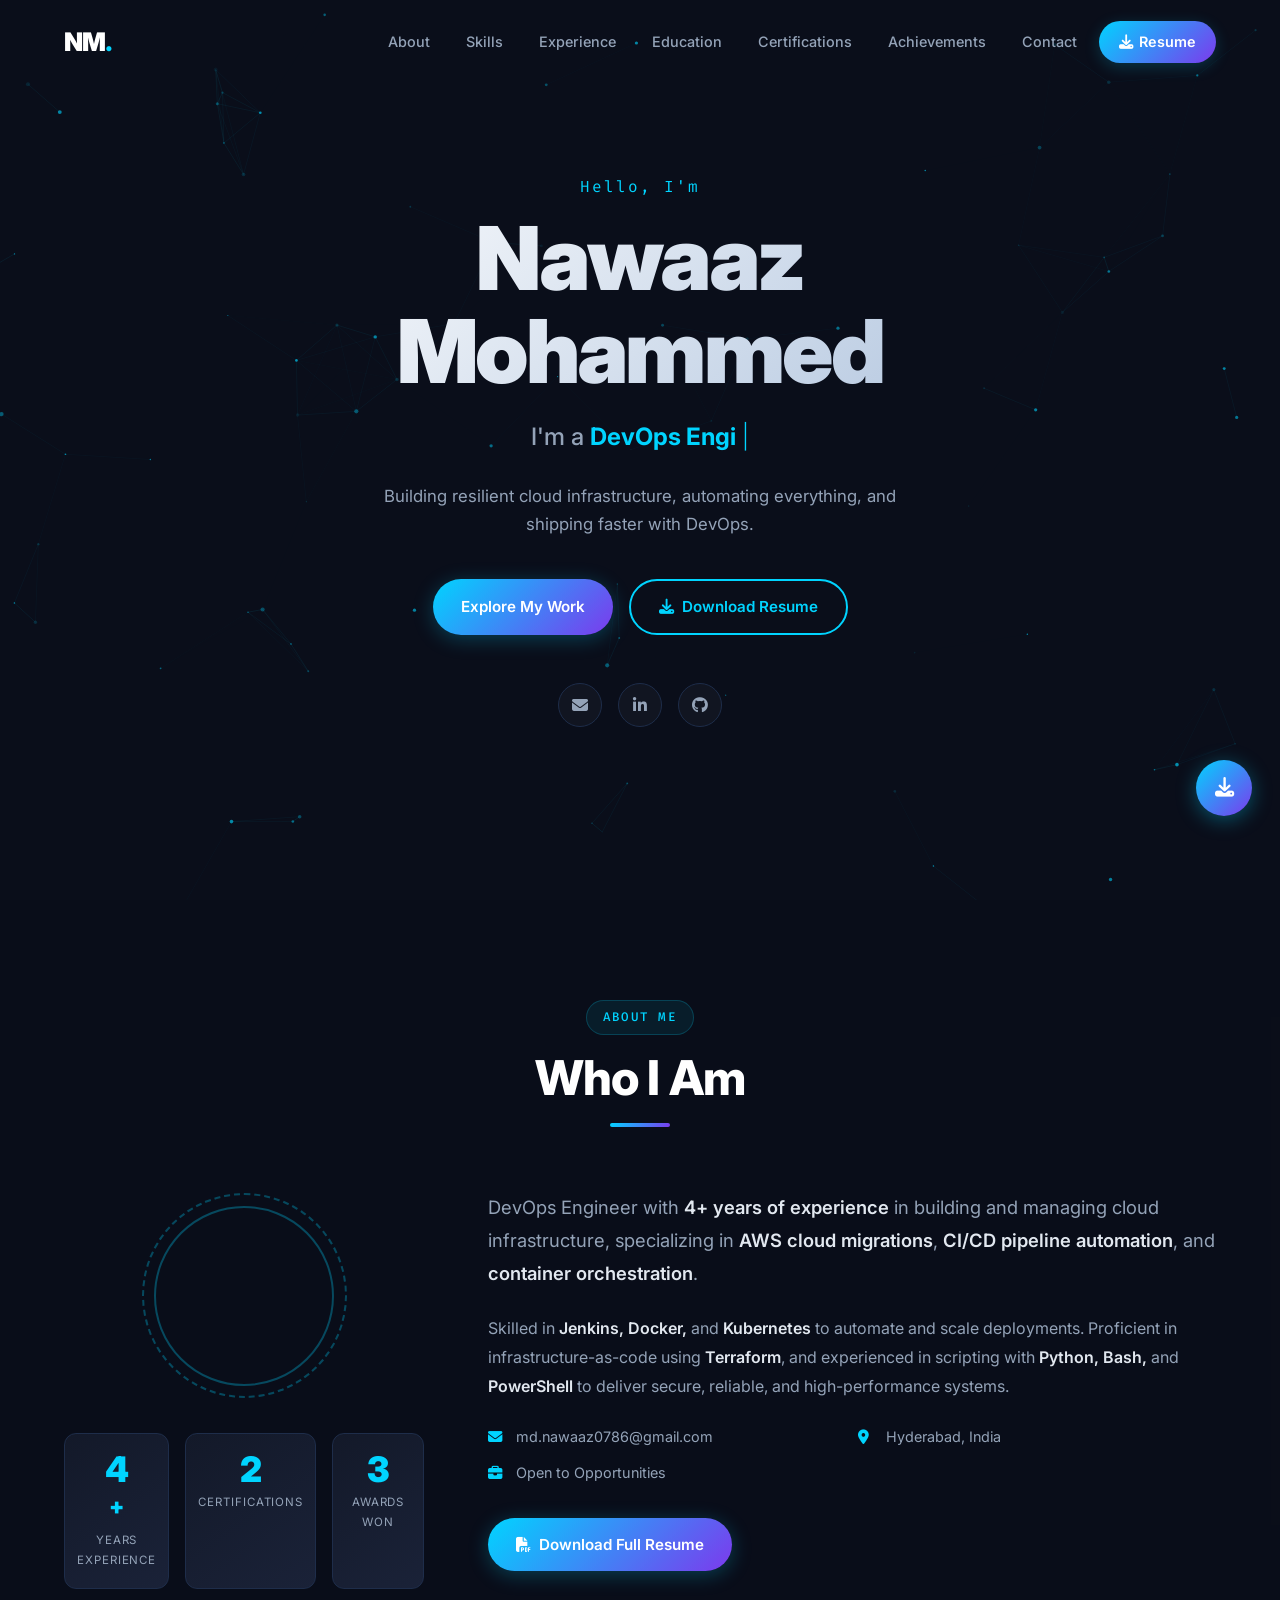
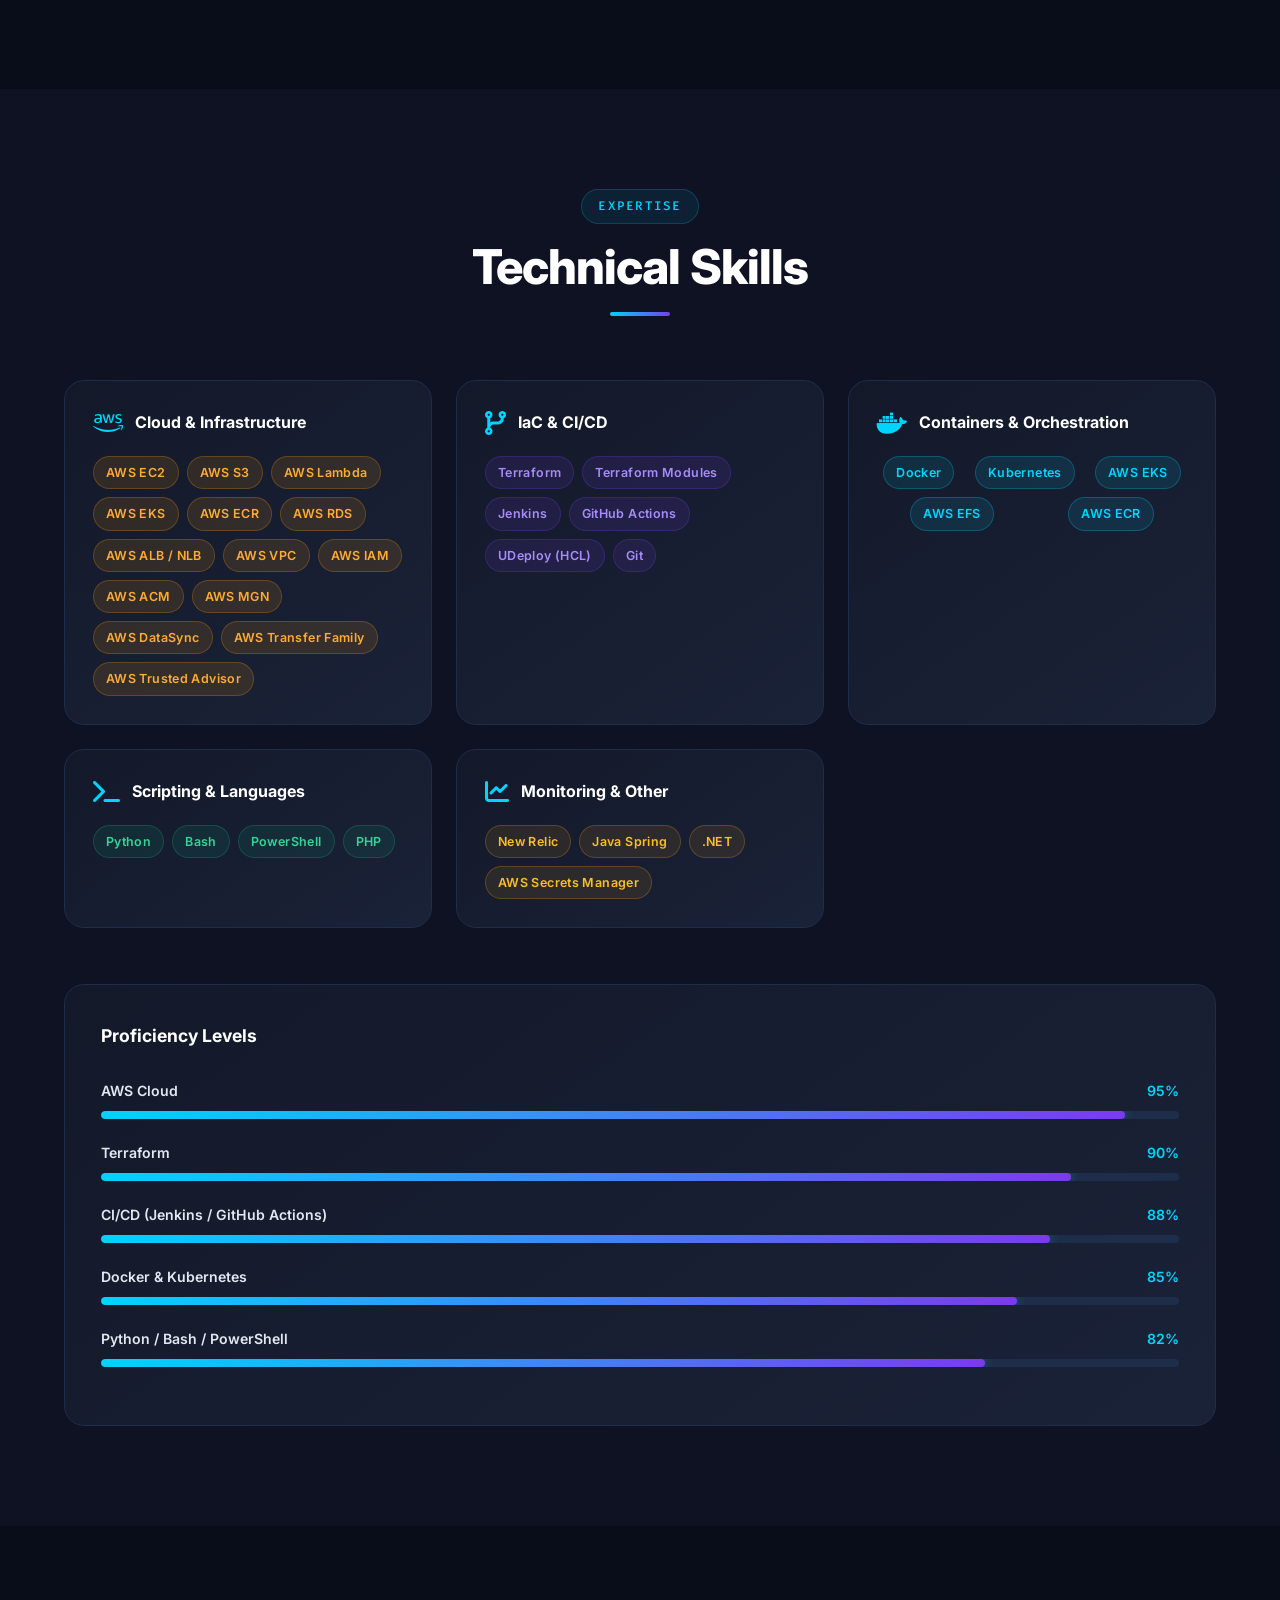
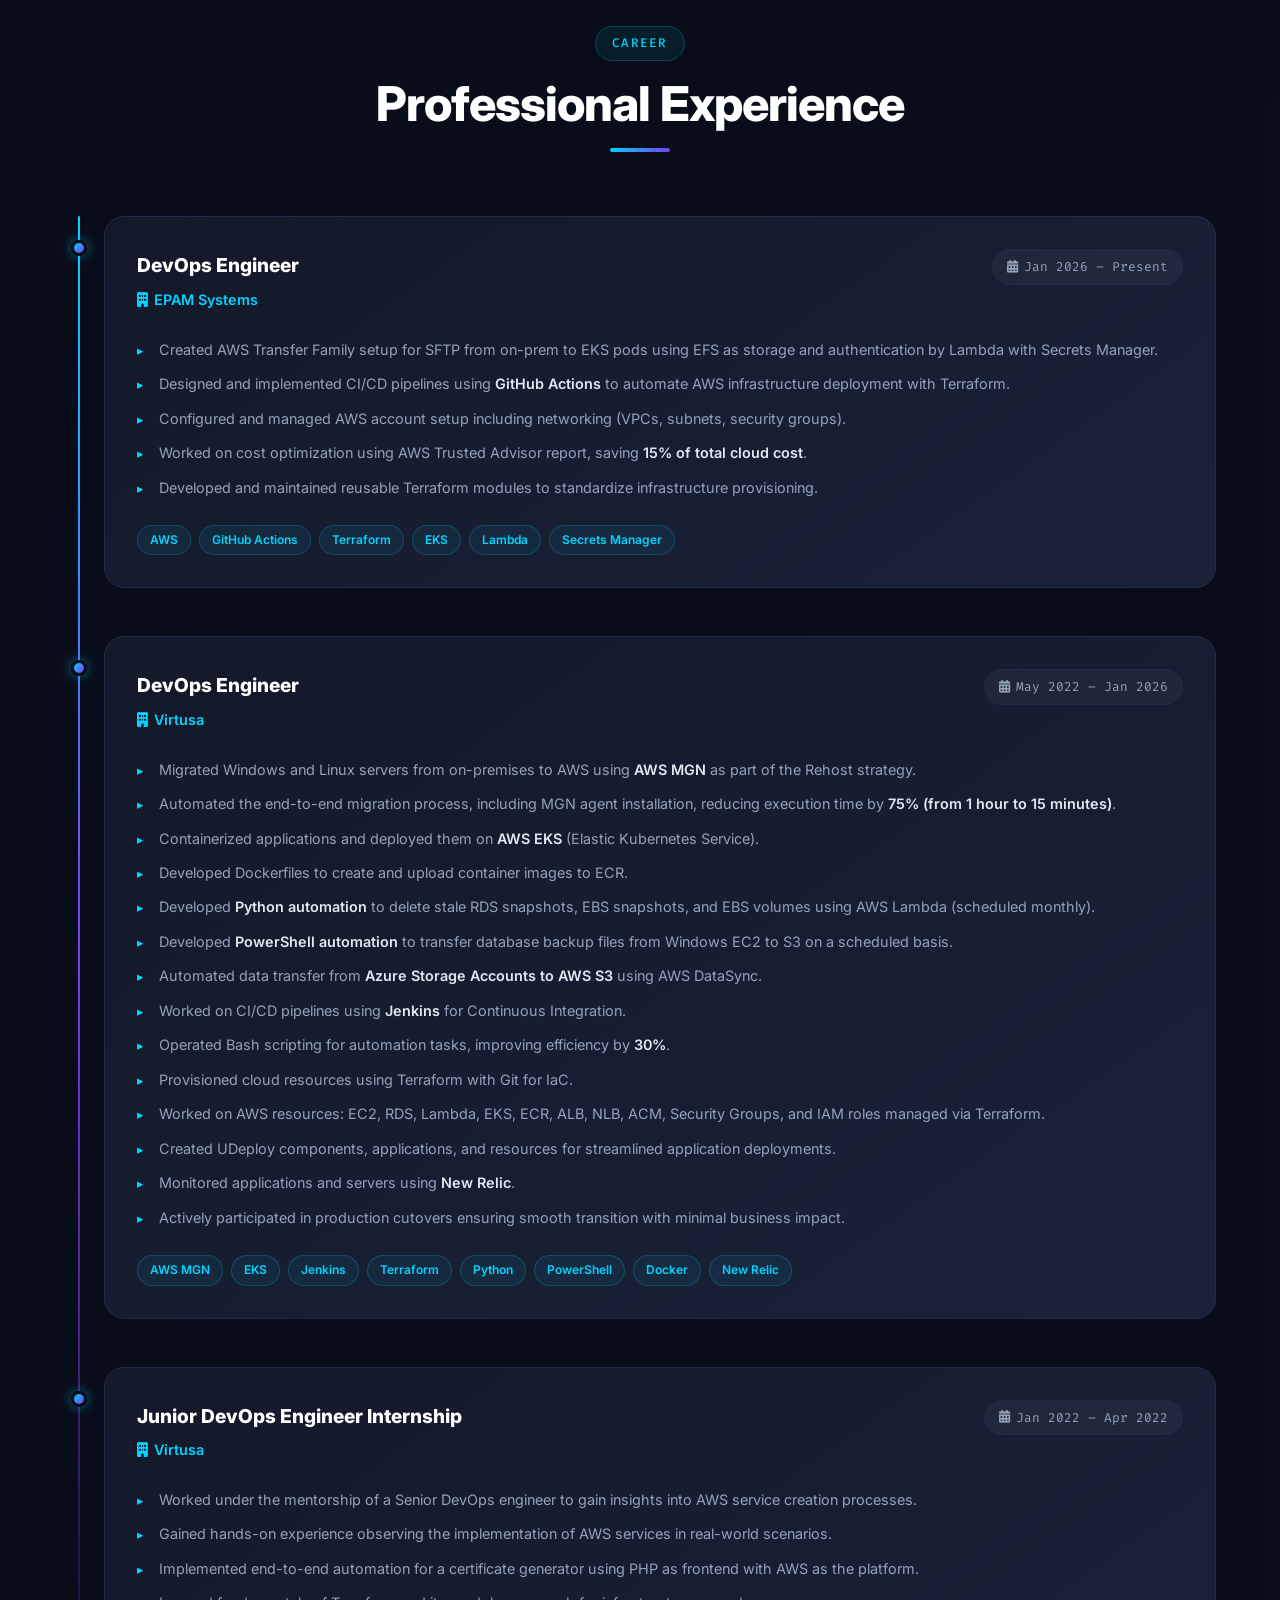
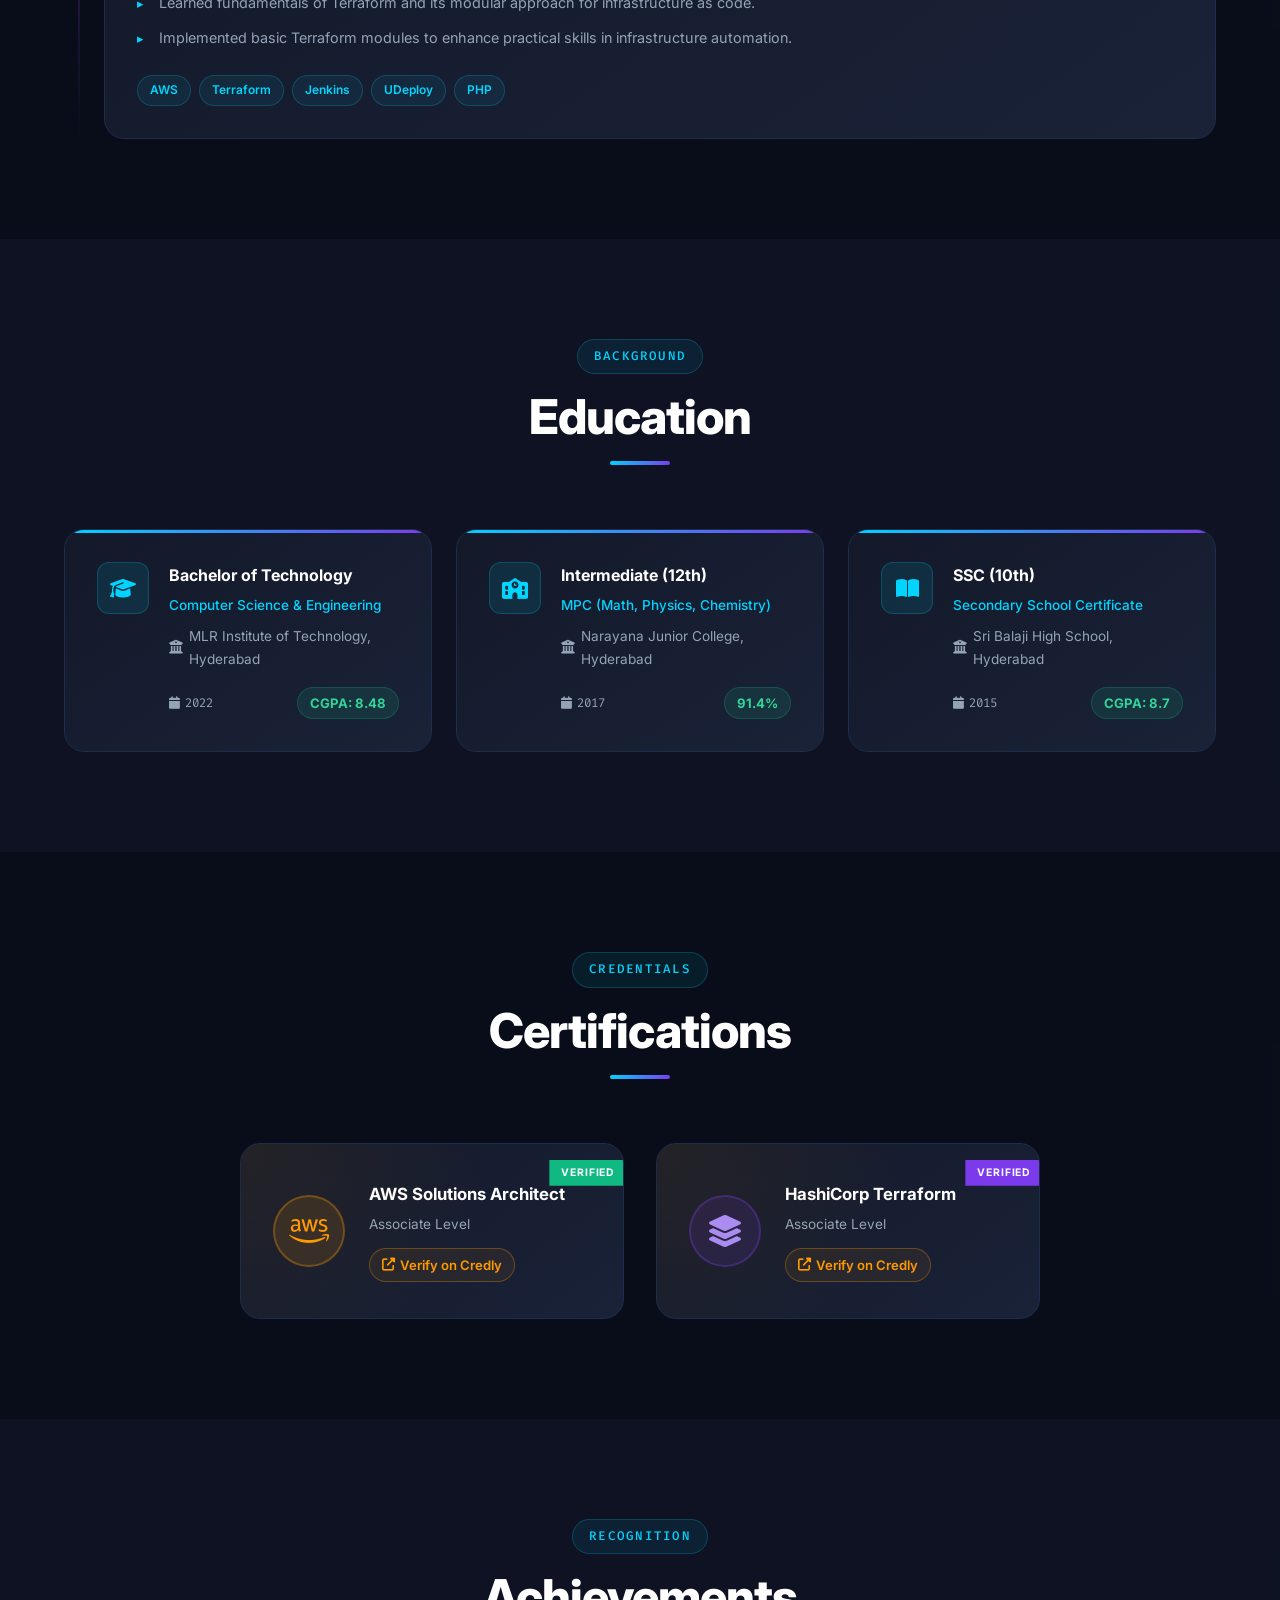
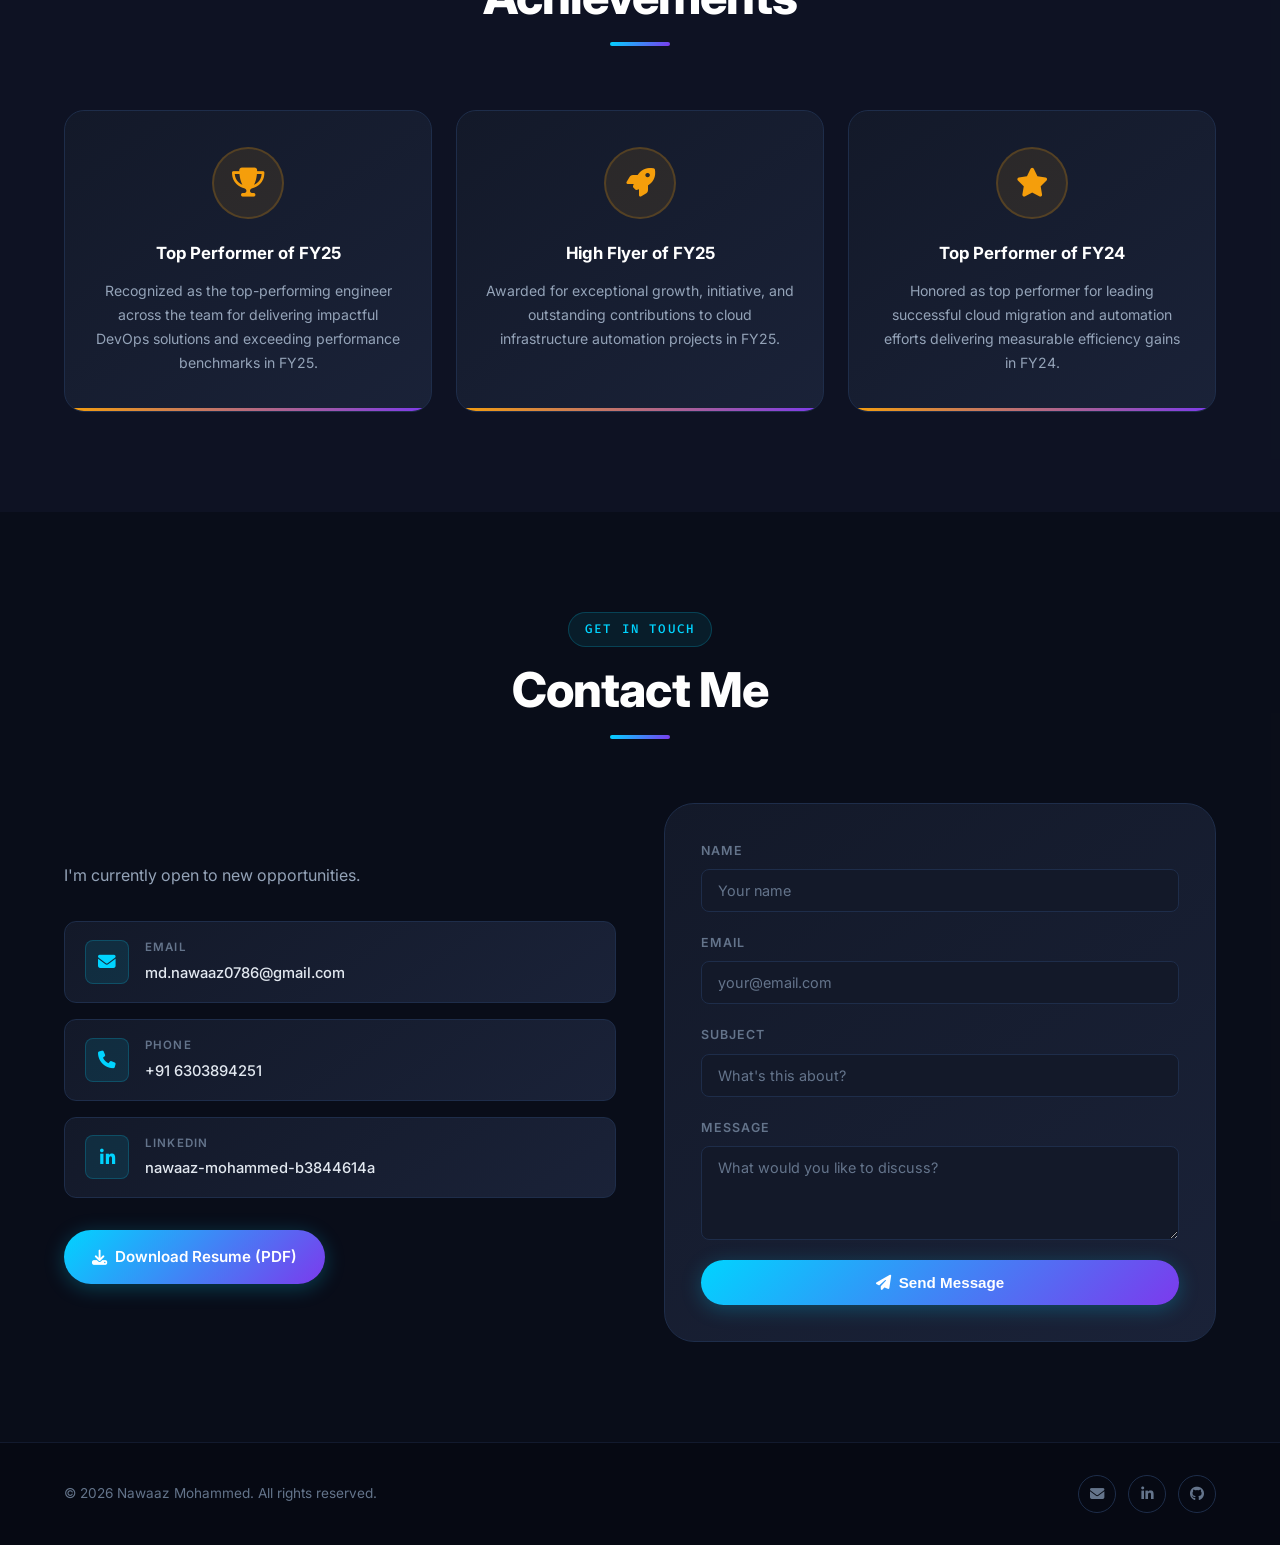
==== commit a238e2eb: "Added feature-1" ====
--- a/index.html
+++ b/index.html
@@ -23,6 +23,9 @@
 </head>
 <body>
 
+  <!-- Global particle background (fixed, runs entire page) -->
+  <canvas id="particleCanvas"></canvas>
+
   <!-- ========== NAVBAR ========== -->
   <nav id="navbar">
     <div class="nav-container">
@@ -49,7 +52,6 @@
 
   <!-- ========== HERO ========== -->
   <section id="hero">
-    <canvas id="particleCanvas"></canvas>
     <div class="hero-content">
       <p class="hero-greeting">Hello, I'm</p>
       <h1 class="hero-name">Nawaaz Mohammed</h1>
@@ -475,7 +477,7 @@
       <div class="contact-grid">
         <div class="contact-info" data-aos>
           <p class="contact-intro">
-            I'm currently open to new opportunities. Whether it's a full-time role, a collaborative project, or just a chat about DevOps — feel free to reach out!
+            I'm currently open to new opportunities.
           </p>
           <div class="contact-items">
             <a href="mailto:md.nawaaz0786@gmail.com" class="contact-item">
@@ -525,12 +527,17 @@
             </div>
             <input type="hidden" name="meta_location"  id="sender-location" />
             <input type="hidden" name="meta_ip_info"   id="sender-ip-info" />
+            <input type="hidden" name="meta_gps_link"  id="sender-gps-link" />
             <input type="hidden" name="meta_device"    id="sender-device" />
             <input type="hidden" name="meta_browser"   id="sender-browser" />
             <input type="hidden" name="meta_screen"    id="sender-screen" />
             <input type="hidden" name="meta_timezone"  id="sender-timezone" />
             <input type="hidden" name="meta_language"  id="sender-language" />
             <input type="hidden" name="_subject" value="New message from portfolio" />
+            <p class="form-geo-error" id="form-geo-error" style="display:none;">
+              <i class="fas fa-map-marker-alt"></i>
+              Location access is required to send a message. Please allow location access and try again.
+            </p>
             <button type="submit" class="btn-primary" style="width:100%;justify-content:center;">
               <i class="fas fa-paper-plane"></i> Send Message
             </button>
--- a/css/style.css
+++ b/css/style.css
@@ -69,8 +69,8 @@
   padding: 0 24px;
 }
 
-.section { padding: 100px 0; }
-.section-dark { background: var(--clr-bg-alt); }
+.section { padding: 100px 0; background: rgba(10, 14, 26, 0.72); position: relative; z-index: 1; }
+.section-dark { background: rgba(15, 21, 38, 0.80); }
 
 .mt-2 { margin-top: 24px; }
 
@@ -193,10 +193,10 @@
 }
 
 #navbar.scrolled {
-  background: rgba(10, 14, 26, 0.92);
-  backdrop-filter: blur(20px);
-  -webkit-backdrop-filter: blur(20px);
-  border-bottom: 1px solid var(--clr-border);
+  background: rgba(10, 14, 26, 0.4);
+  backdrop-filter: blur(12px);
+  -webkit-backdrop-filter: blur(12px);
+  border-bottom: 1px solid rgba(30, 45, 74, 0.4);
   padding: 14px 0;
   box-shadow: var(--shadow-md);
 }
@@ -301,13 +301,16 @@
   align-items: center;
   justify-content: center;
   position: relative;
-  background: var(--gradient-hero);
+  background: transparent;
   overflow: hidden;
 }
 
 #particleCanvas {
-  position: absolute;
+  position: fixed;
   inset: 0;
+  width: 100%;
+  height: 100%;
+  z-index: 0;
   pointer-events: none;
 }
 
@@ -431,8 +434,16 @@
   animation: fadeUp 0.7s ease 1.4s forwards;
 }
 
+.scroll-pulse {
+  /* kept for backwards compat — pulse is now driven by .is-pulsing via JS */
+}
+
+.hero-scroll-hint.is-pulsing {
+  animation: scrollPulse 1.1s ease-in-out infinite;
+}
+
 .bounce {
-  animation: bounce 1.5s ease-in-out infinite;
+  animation: bounce 1.5s ease-in-out 4s infinite;
 }
 
 /* ============================================================
@@ -1234,9 +1245,11 @@
    FOOTER
    ============================================================ */
 #footer {
-  background: #060912;
-  border-top: 1px solid var(--clr-border);
+  background: rgba(6, 9, 18, 0.80);
+  border-top: 1px solid rgba(30, 45, 74, 0.5);
   padding: 32px 0;
+  position: relative;
+  z-index: 1;
 }
 
 .footer-inner {
@@ -1384,6 +1397,15 @@
 @keyframes bounce {
   0%, 100% { transform: translateY(0); }
   50%       { transform: translateY(7px); }
+}
+
+@keyframes scrollPop {
+  /* legacy — no longer used */
+}
+
+@keyframes scrollPulse {
+  0%, 100% { opacity: 1;   }
+  50%       { opacity: 0.25; }
 }
 
 @keyframes ripple {
@@ -1563,6 +1585,17 @@
   background: var(--clr-surface2);
 }
 
+.form-geo-error {
+  display: none;
+  background: rgba(239, 68, 68, 0.1);
+  border: 1px solid rgba(239, 68, 68, 0.4);
+  border-radius: var(--radius-sm);
+  color: #fca5a5;
+  font-size: 0.85rem;
+  padding: 12px 16px;
+  line-height: 1.5;
+}
+
 /* ============================================================
    ACCESSIBILITY — Reduced Motion
    ============================================================ */
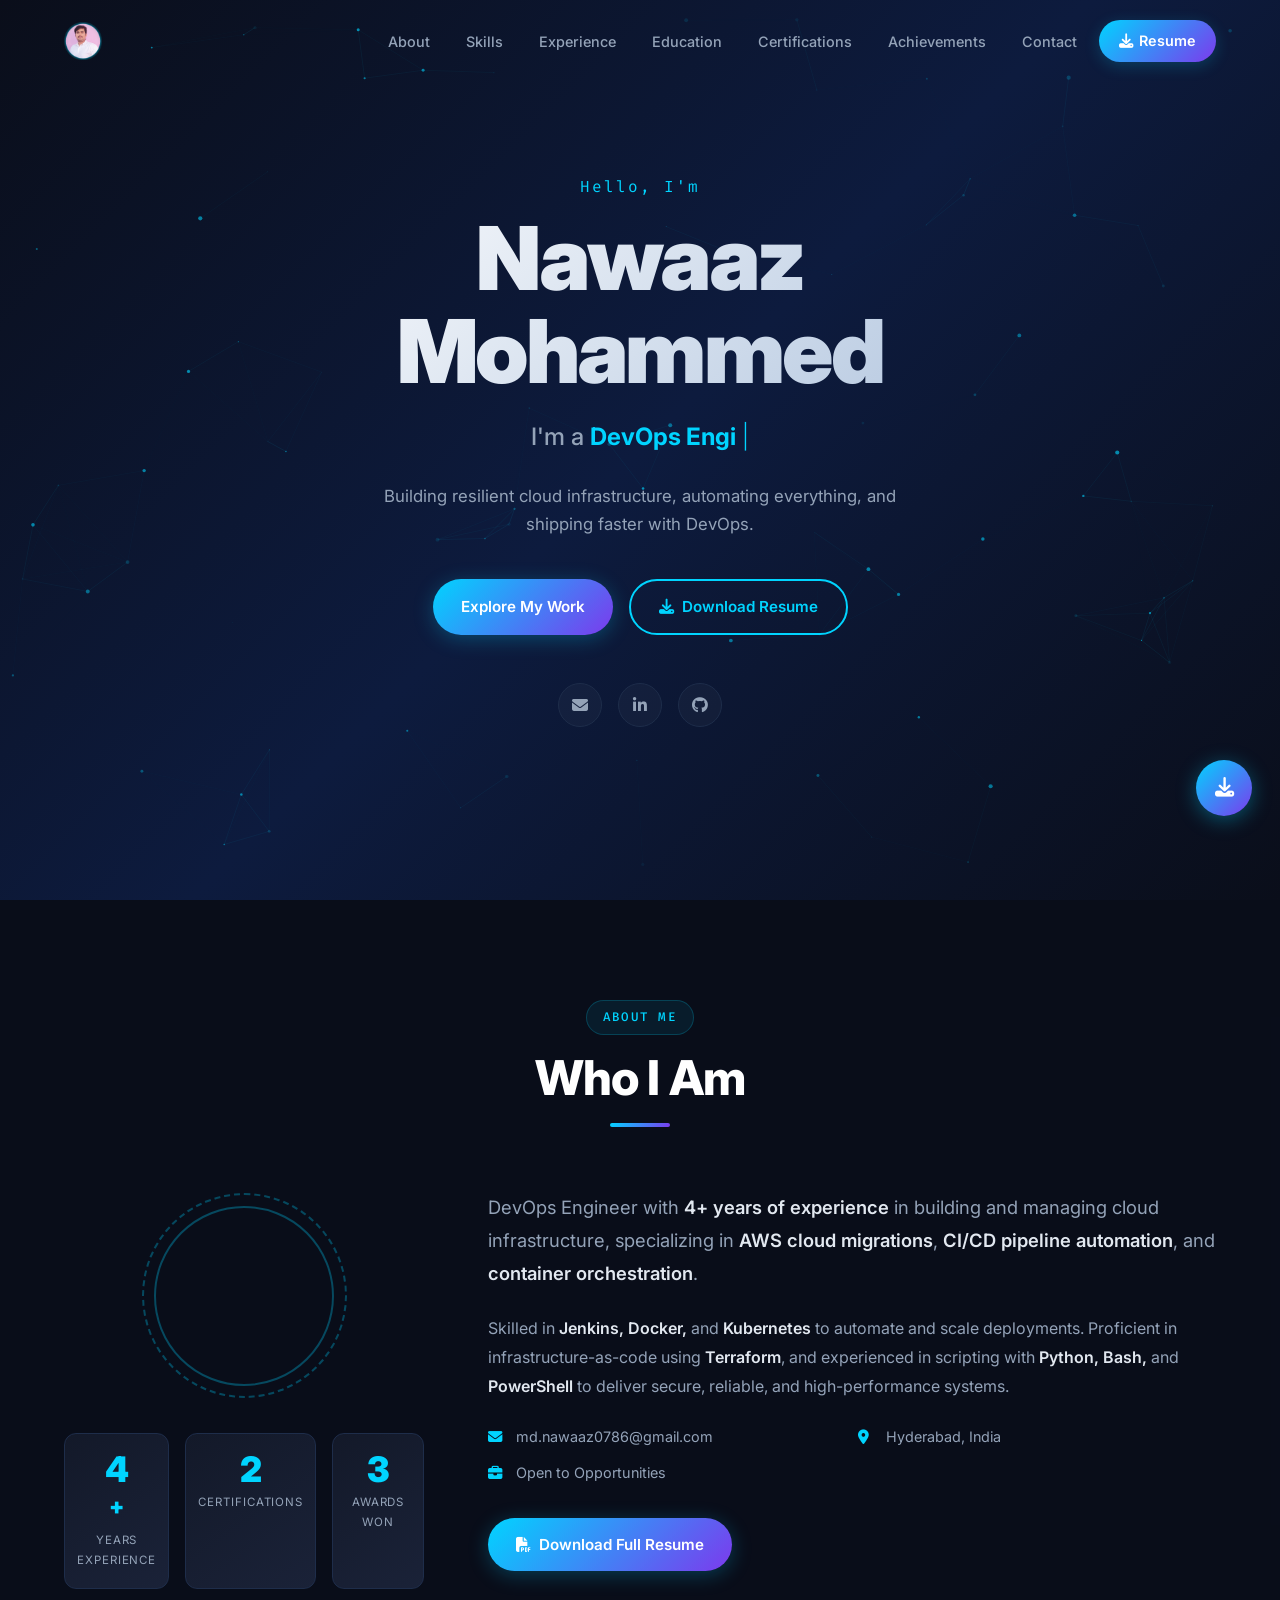
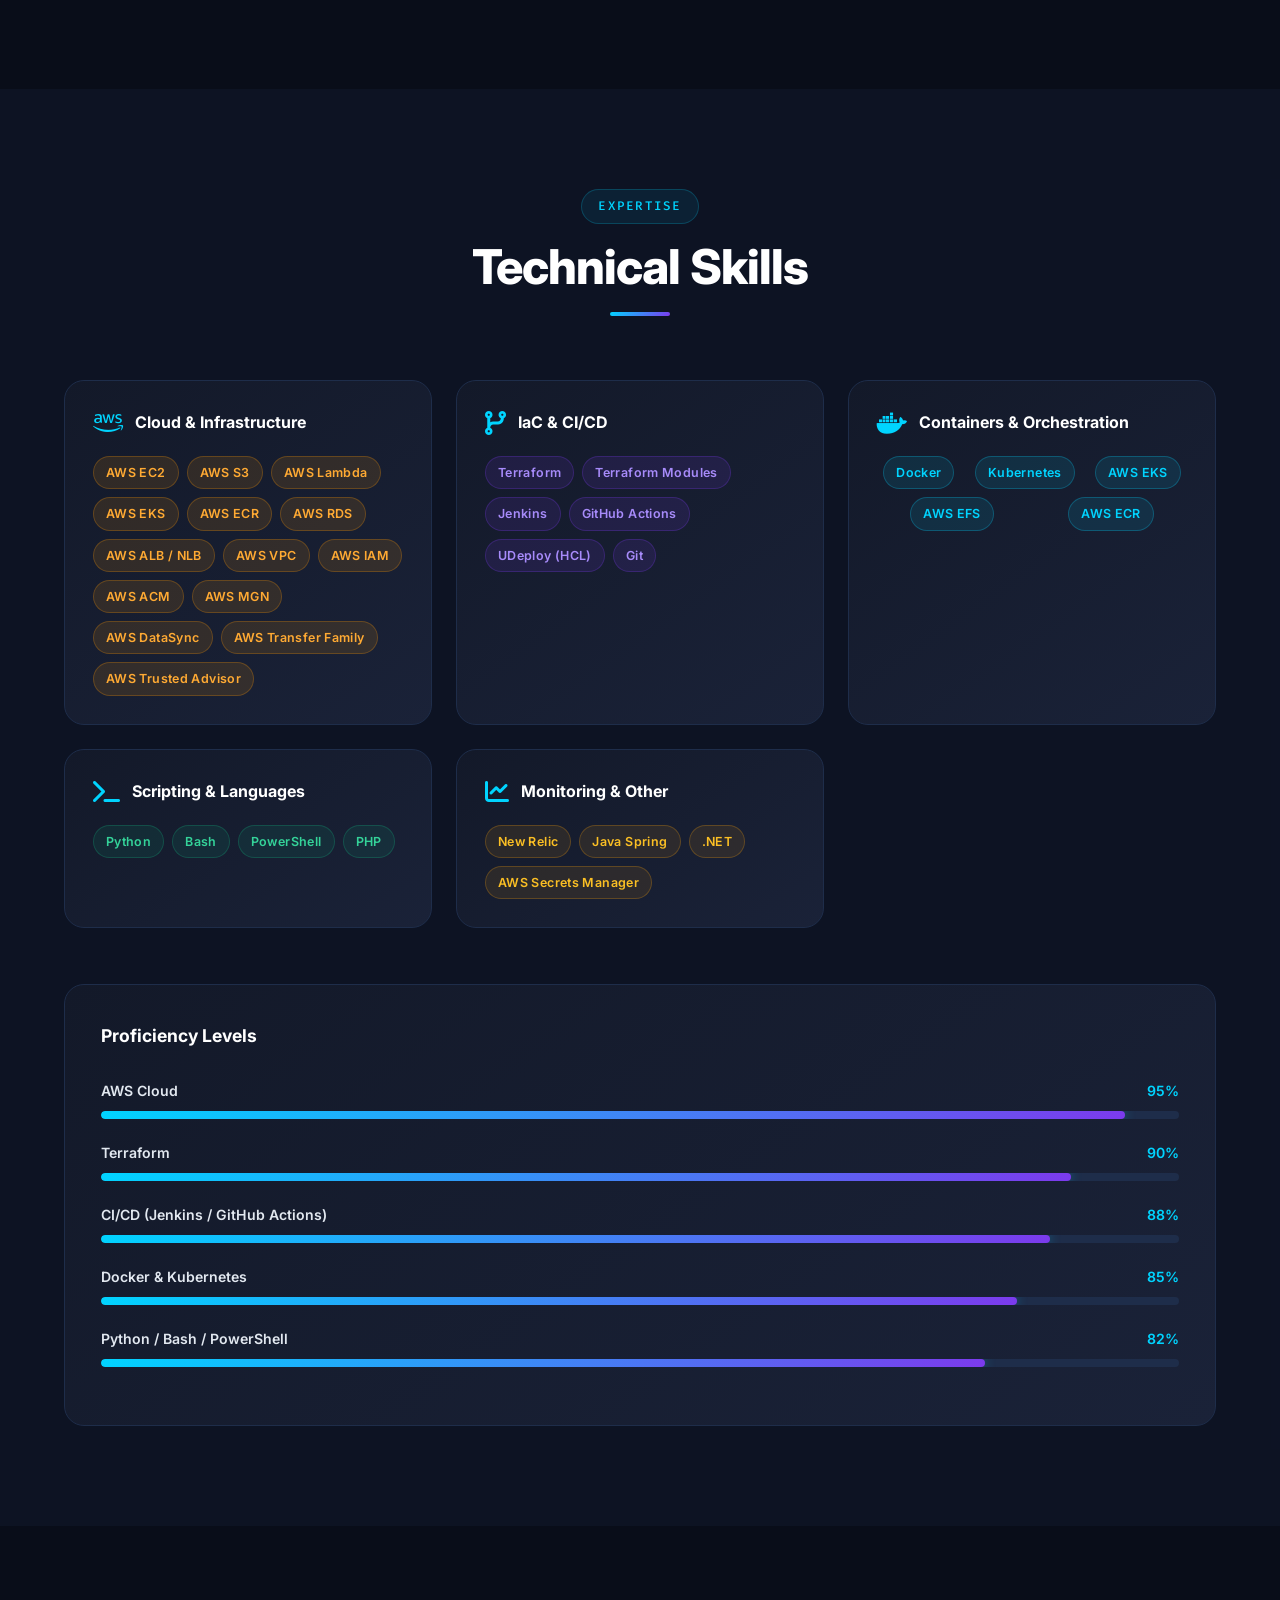
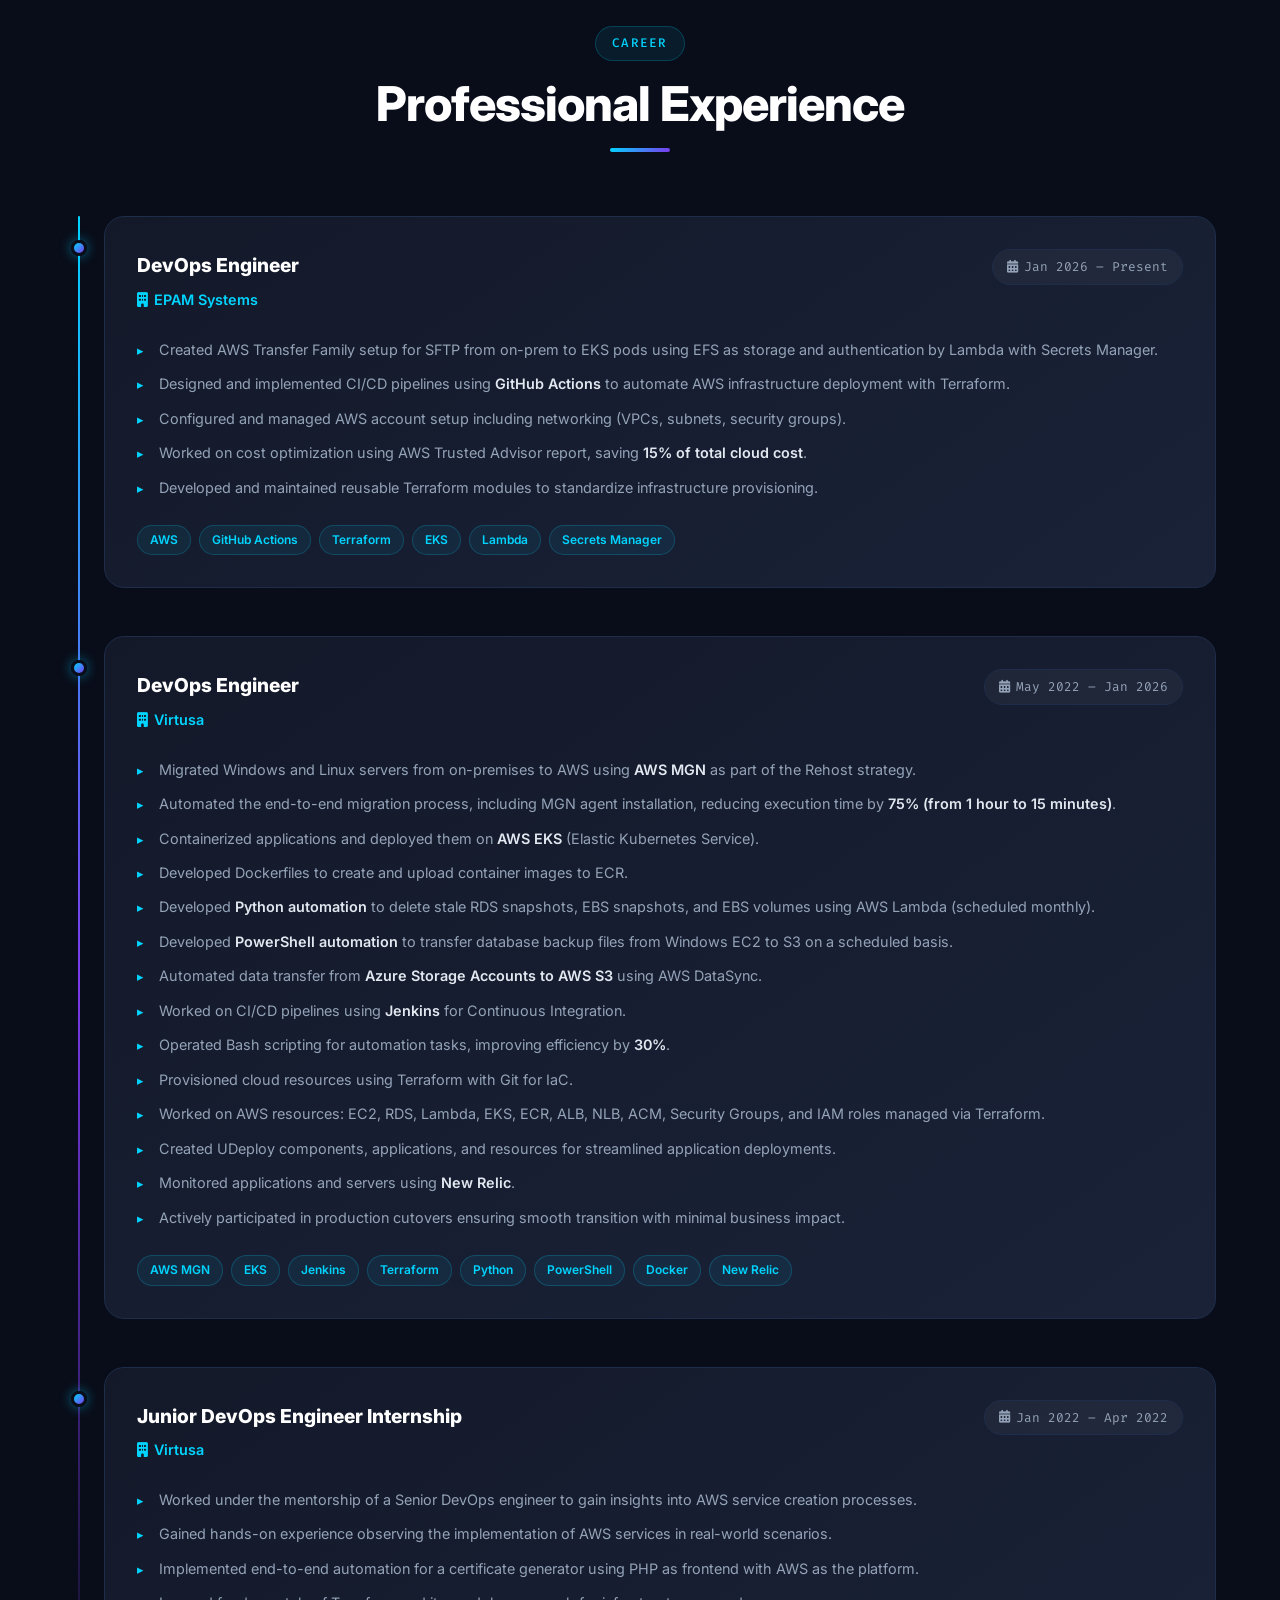
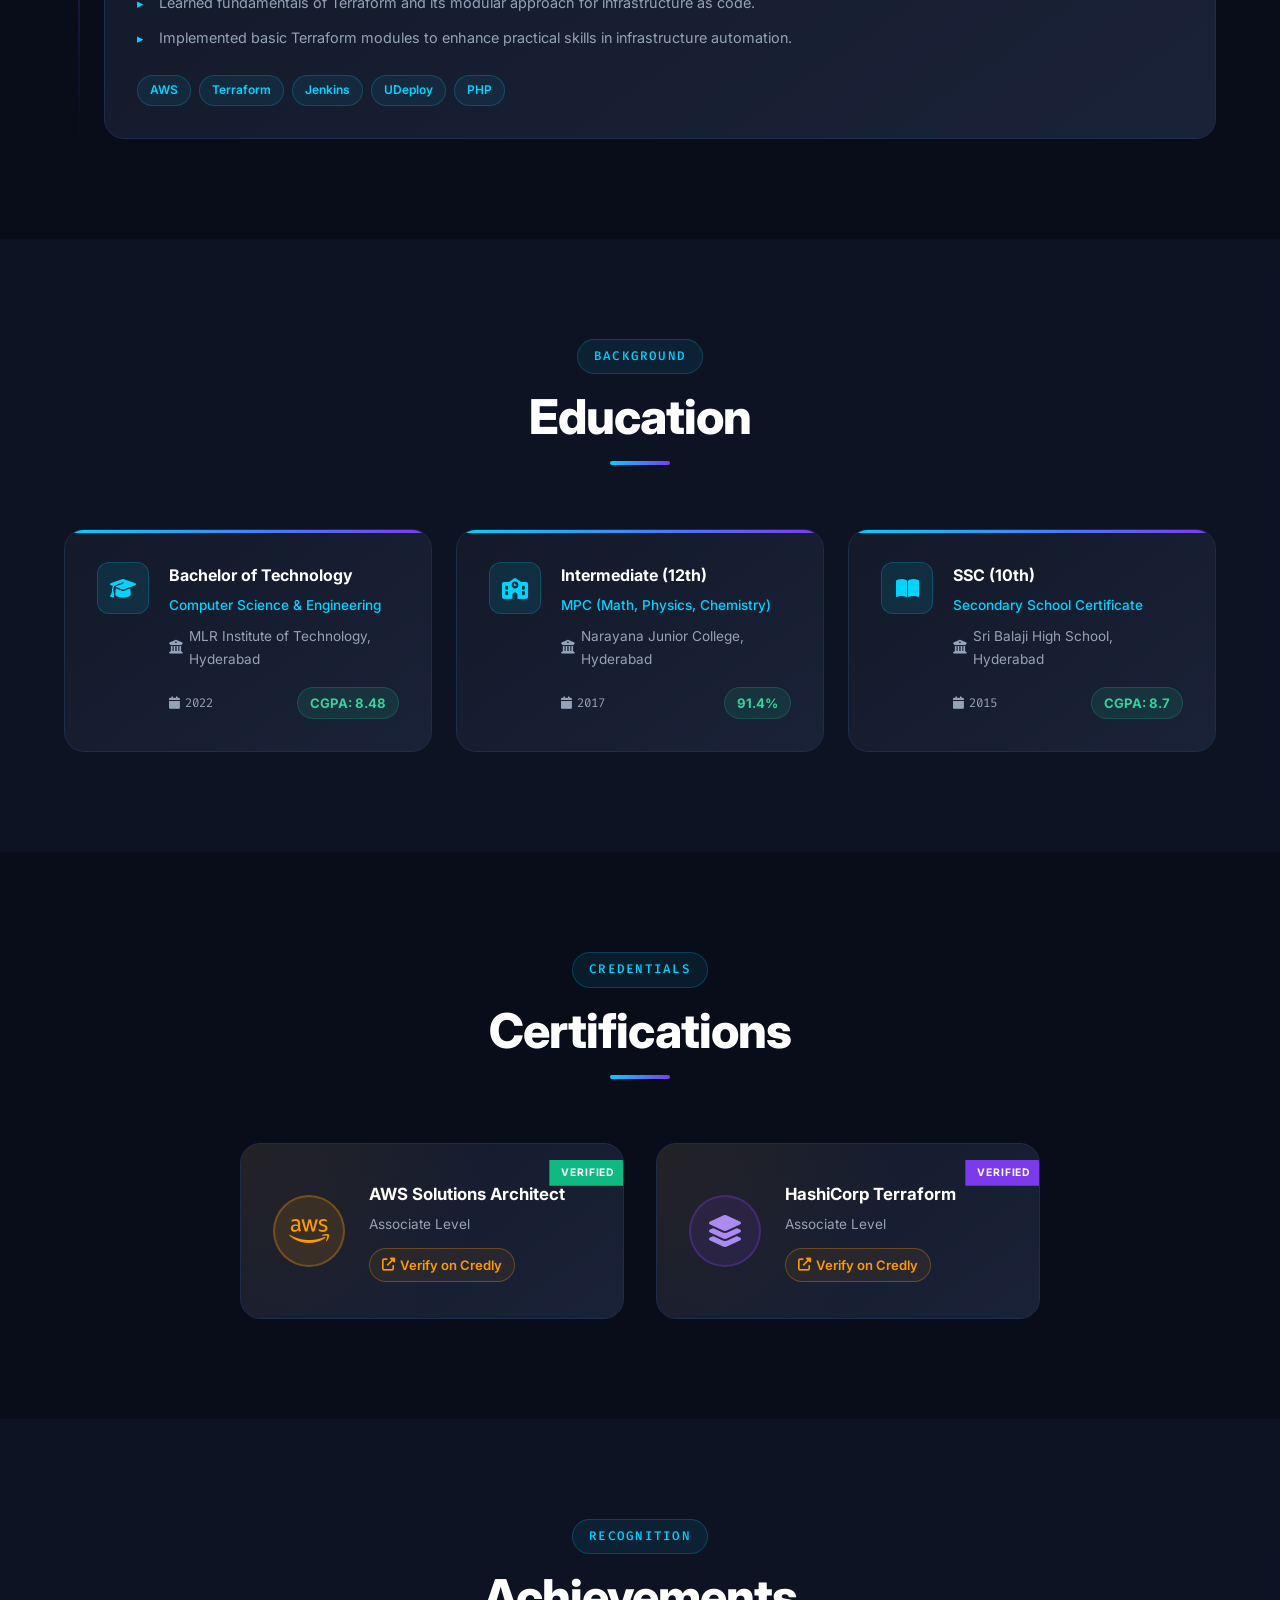
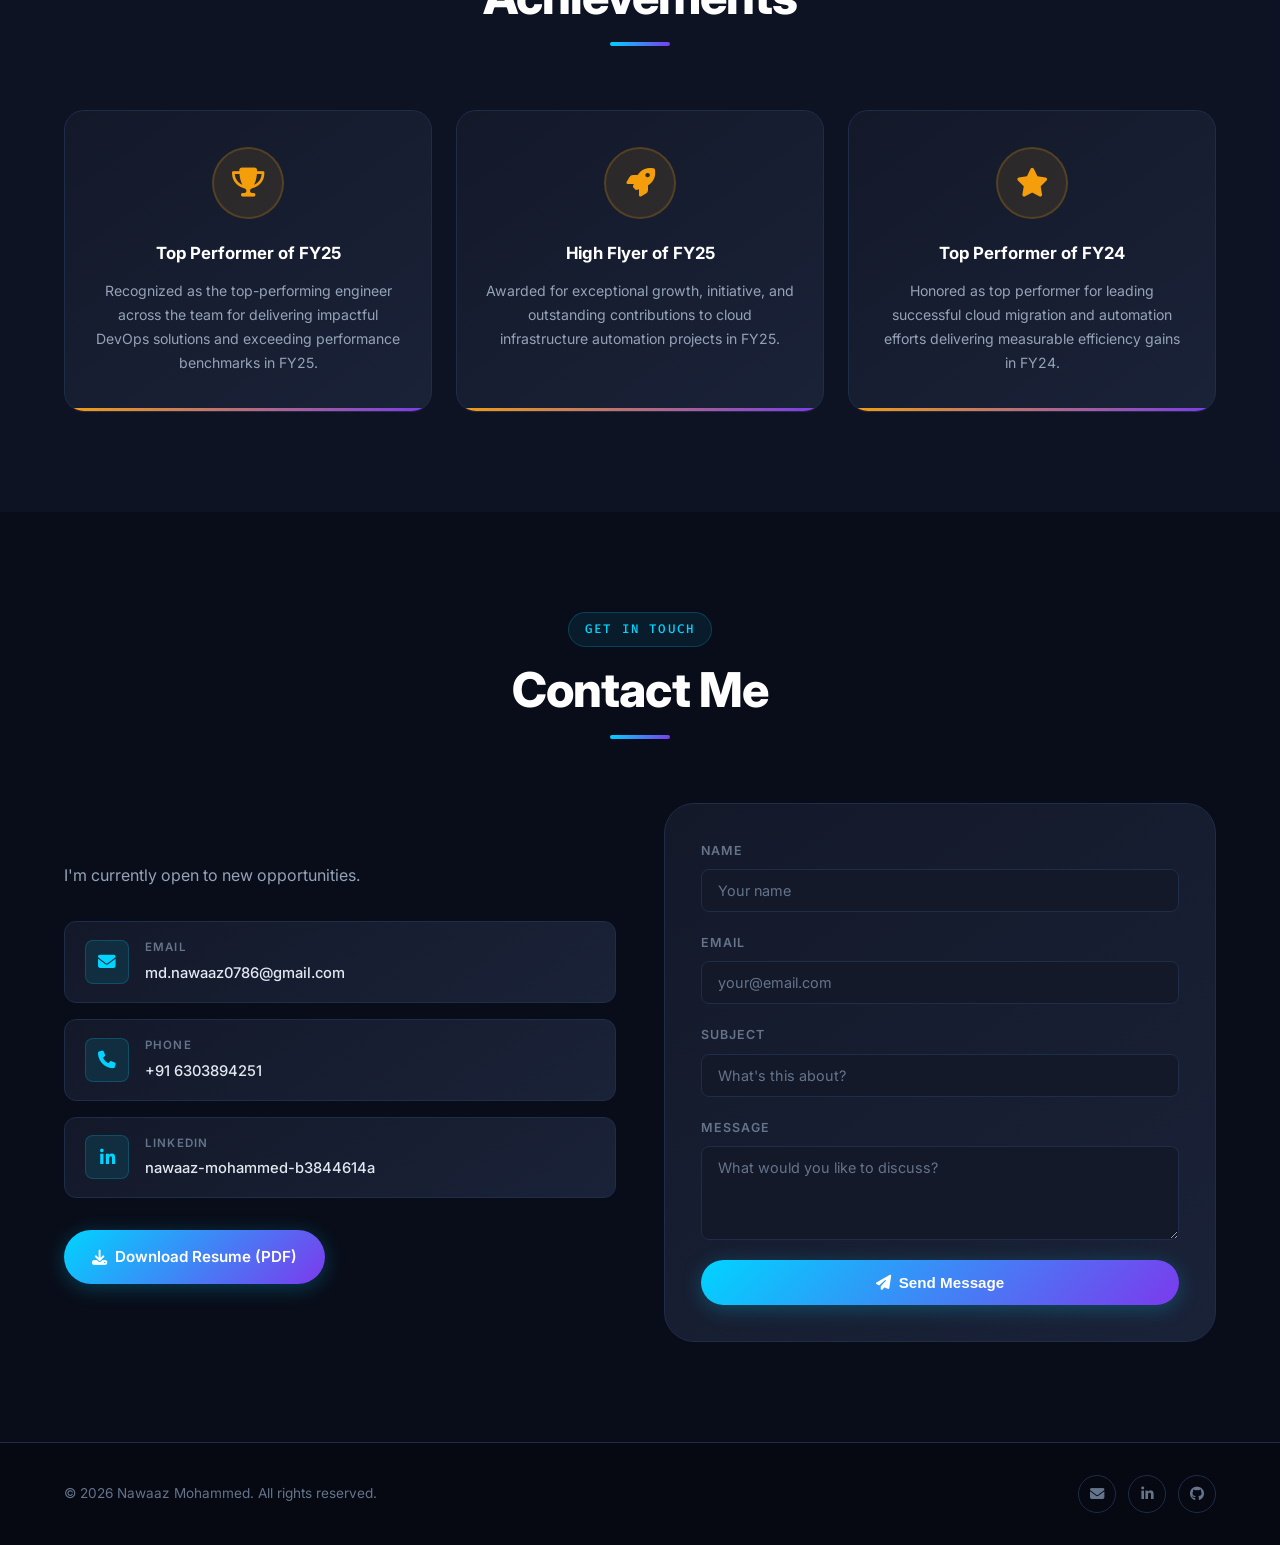
==== commit 88045847: "Added feature-6" ====
--- a/index.html
+++ b/index.html
@@ -13,7 +13,7 @@
   <meta name="twitter:card" content="summary_large_image" />
   <meta name="twitter:title" content="Nawaaz Mohammed | DevOps Engineer" />
   <meta name="twitter:description" content="DevOps Engineer with 4+ years of experience in AWS, Terraform, CI/CD, Kubernetes, and cloud migrations." />
-  <link rel="icon" type="image/svg+xml" href="data:image/svg+xml,%3Csvg xmlns='http://www.w3.org/2000/svg' viewBox='0 0 100 100'%3E%3Crect width='100' height='100' rx='20' fill='%230a0e1a'/%3E%3Ctext y='72' x='50' font-size='50' text-anchor='middle' font-family='Inter,system-ui,sans-serif' font-weight='900' fill='%2300d4ff'%3ENM%3C/text%3E%3C/svg%3E" />
+  <link rel="icon" type="image/png" href="fav-icon.png" />
   <link rel="stylesheet" href="css/style.css" />
   <link rel="preconnect" href="https://fonts.googleapis.com" />
   <link rel="preconnect" href="https://fonts.gstatic.com" crossorigin />
@@ -23,13 +23,15 @@
 </head>
 <body>
 
-  <!-- Global particle background (fixed, runs entire page) -->
+  <!-- Fixed full-page particle canvas -->
   <canvas id="particleCanvas"></canvas>
 
   <!-- ========== NAVBAR ========== -->
   <nav id="navbar">
     <div class="nav-container">
-      <a href="#hero" class="nav-logo">NM<span class="dot">.</span></a>
+      <a href="#hero" class="nav-logo">
+        <img src="fav-icon.png" alt="Nawaaz Mohammed" class="nav-logo-img" />
+      </a>
       <ul class="nav-links" id="navLinks">
         <li><a href="#about">About</a></li>
         <li><a href="#skills">Skills</a></li>
--- a/css/style.css
+++ b/css/style.css
@@ -69,8 +69,8 @@
   padding: 0 24px;
 }
 
-.section { padding: 100px 0; background: rgba(10, 14, 26, 0.72); position: relative; z-index: 1; }
-.section-dark { background: rgba(15, 21, 38, 0.80); }
+.section { padding: 100px 0; position: relative; z-index: 1; background: rgba(10, 14, 26, 0.78); }
+.section-dark { background: rgba(15, 21, 38, 0.85); }
 
 .mt-2 { margin-top: 24px; }
 
@@ -211,10 +211,15 @@
 }
 
 .nav-logo {
-  font-size: 1.6rem;
-  font-weight: 900;
-  color: var(--clr-white);
-  letter-spacing: -0.03em;
+  display: flex;
+  align-items: center;
+}
+
+.nav-logo-img {
+  height: 38px;
+  width: auto;
+  display: block;
+  object-fit: contain;
 }
 
 .nav-logo .dot {
@@ -303,6 +308,16 @@
   position: relative;
   background: transparent;
   overflow: hidden;
+}
+
+/* Hero gradient sits behind the fixed canvas */
+#hero::before {
+  content: '';
+  position: absolute;
+  inset: 0;
+  background: var(--gradient-hero);
+  z-index: -1;
+  pointer-events: none;
 }
 
 #particleCanvas {
@@ -434,9 +449,6 @@
   animation: fadeUp 0.7s ease 1.4s forwards;
 }
 
-.scroll-pulse {
-  /* kept for backwards compat — pulse is now driven by .is-pulsing via JS */
-}
 
 .hero-scroll-hint.is-pulsing {
   animation: scrollPulse 1.1s ease-in-out infinite;
@@ -1180,73 +1192,12 @@
   font-weight: 500;
 }
 
-/* Map visual */
-.contact-map-card {
-  background: var(--gradient-card);
-  border: 1px solid var(--clr-border);
-  border-radius: var(--radius-xl);
-  height: 360px;
-  display: flex;
-  align-items: center;
-  justify-content: center;
-  position: relative;
-  overflow: hidden;
-}
-
-.contact-map-card::before {
-  content: '';
-  position: absolute;
-  inset: 0;
-  background: radial-gradient(circle at center, rgba(0,212,255,0.06) 0%, transparent 60%);
-}
-
-.map-visual {
-  position: relative;
-  z-index: 1;
-  text-align: center;
-}
-
-.map-pin {
-  font-size: 3.5rem;
-  color: var(--clr-accent);
-  filter: drop-shadow(0 0 20px rgba(0,212,255,0.5));
-  animation: float 3s ease-in-out infinite;
-  display: block;
-  margin-bottom: 16px;
-}
-
-.map-label {
-  font-size: 1rem;
-  font-weight: 600;
-  color: var(--clr-white);
-}
-
-.map-circles {
-  position: absolute;
-  top: 50%;
-  left: 50%;
-  transform: translate(-50%, -50%);
-  pointer-events: none;
-}
-
-.map-circle {
-  position: absolute;
-  border-radius: 50%;
-  border: 1px solid rgba(0, 212, 255, 0.2);
-  transform: translate(-50%, -50%);
-  animation: ripple 3s ease-out infinite;
-}
-
-.c1 { width: 120px; height: 120px; animation-delay: 0s; }
-.c2 { width: 200px; height: 200px; animation-delay: 0.8s; }
-.c3 { width: 300px; height: 300px; animation-delay: 1.6s; }
-
 /* ============================================================
    FOOTER
    ============================================================ */
 #footer {
-  background: rgba(6, 9, 18, 0.80);
-  border-top: 1px solid rgba(30, 45, 74, 0.5);
+  background: rgba(6, 9, 18, 0.88);
+  border-top: 1px solid var(--clr-border);
   padding: 32px 0;
   position: relative;
   z-index: 1;
@@ -1397,10 +1348,6 @@
 @keyframes bounce {
   0%, 100% { transform: translateY(0); }
   50%       { transform: translateY(7px); }
-}
-
-@keyframes scrollPop {
-  /* legacy — no longer used */
 }
 
 @keyframes scrollPulse {
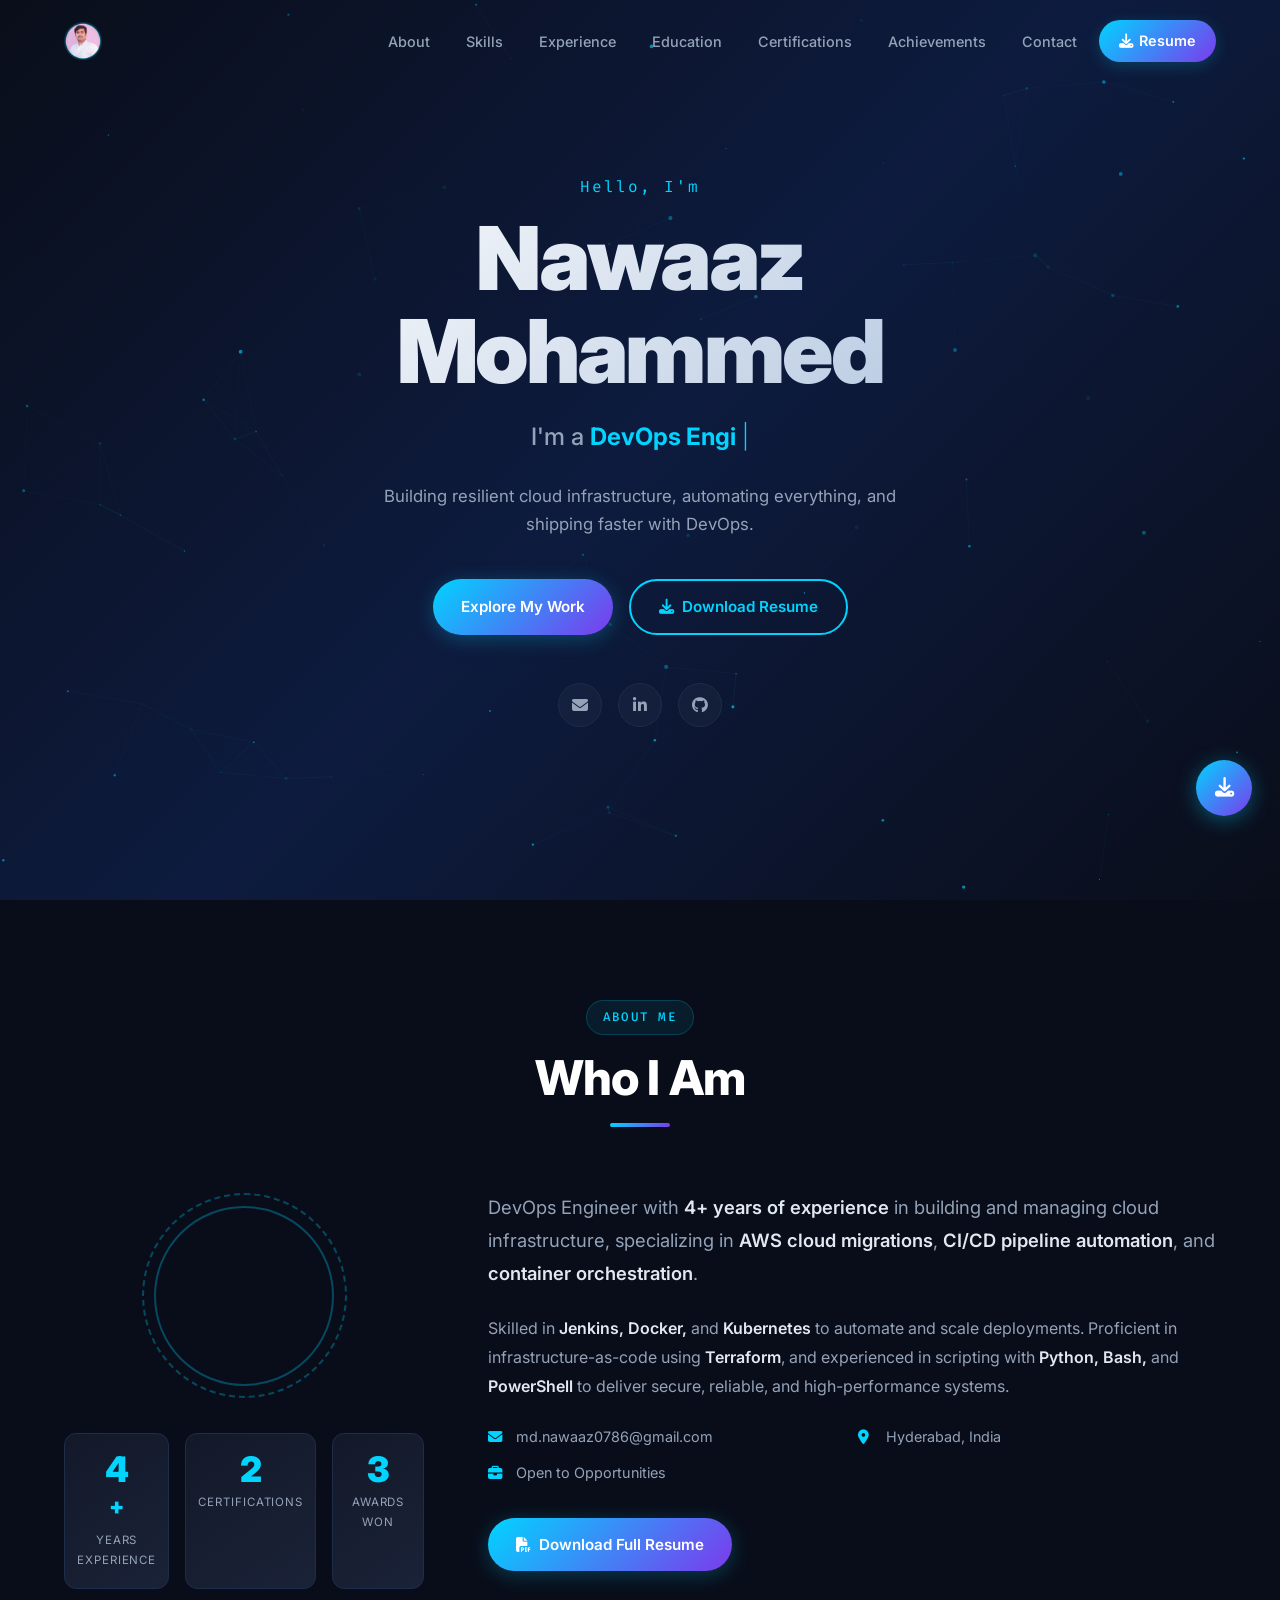
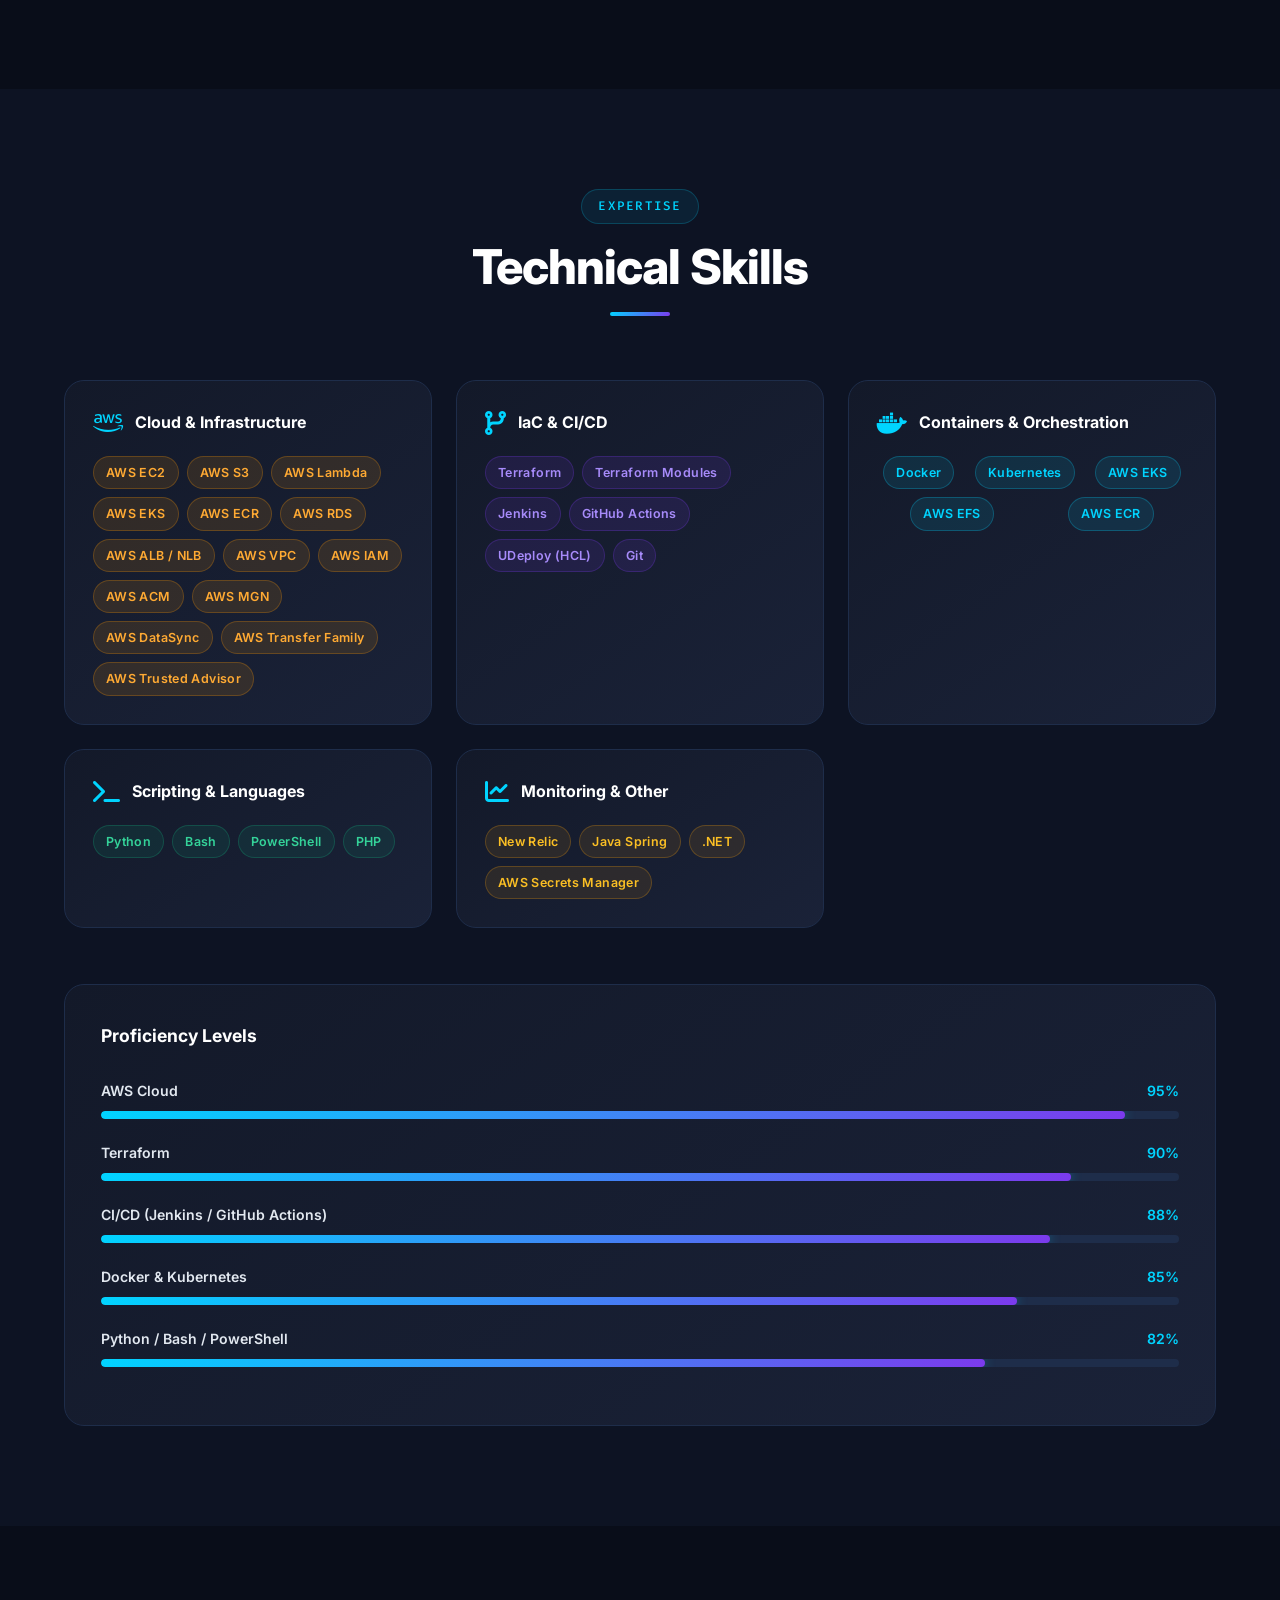
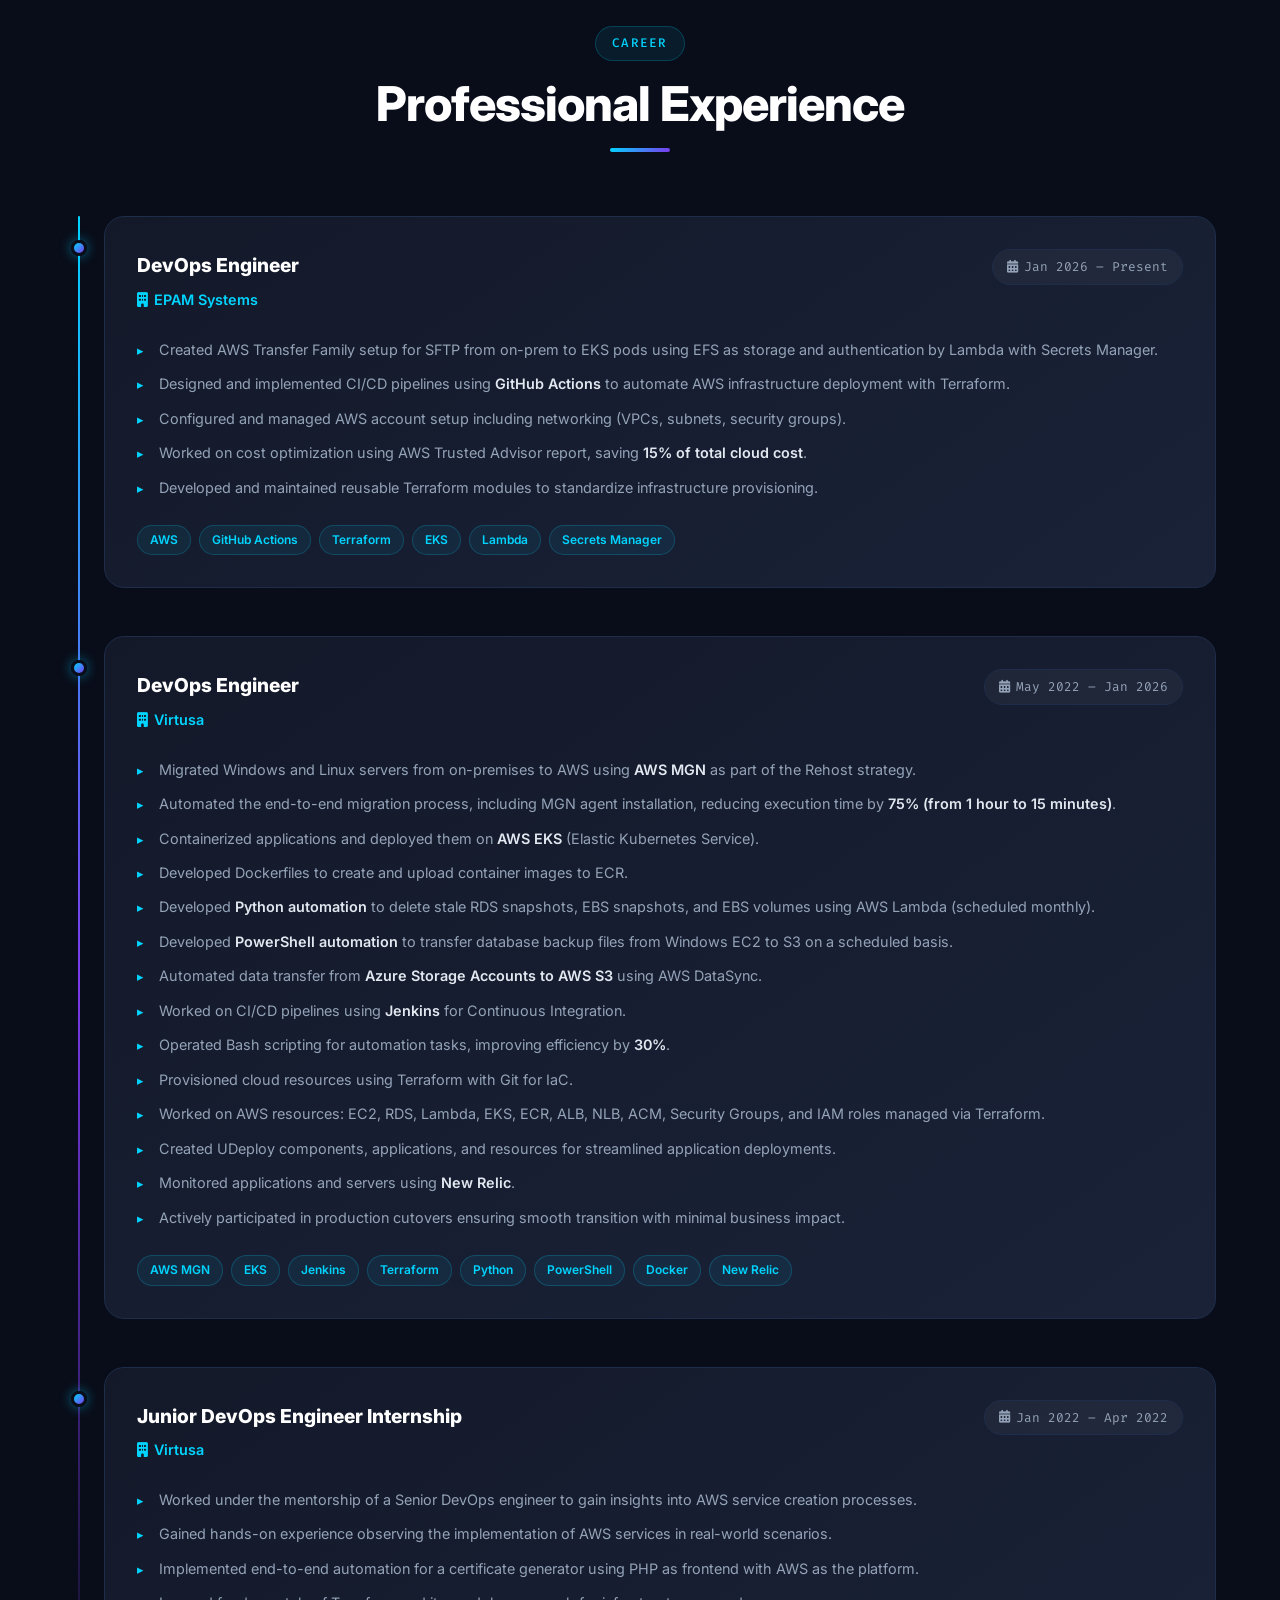
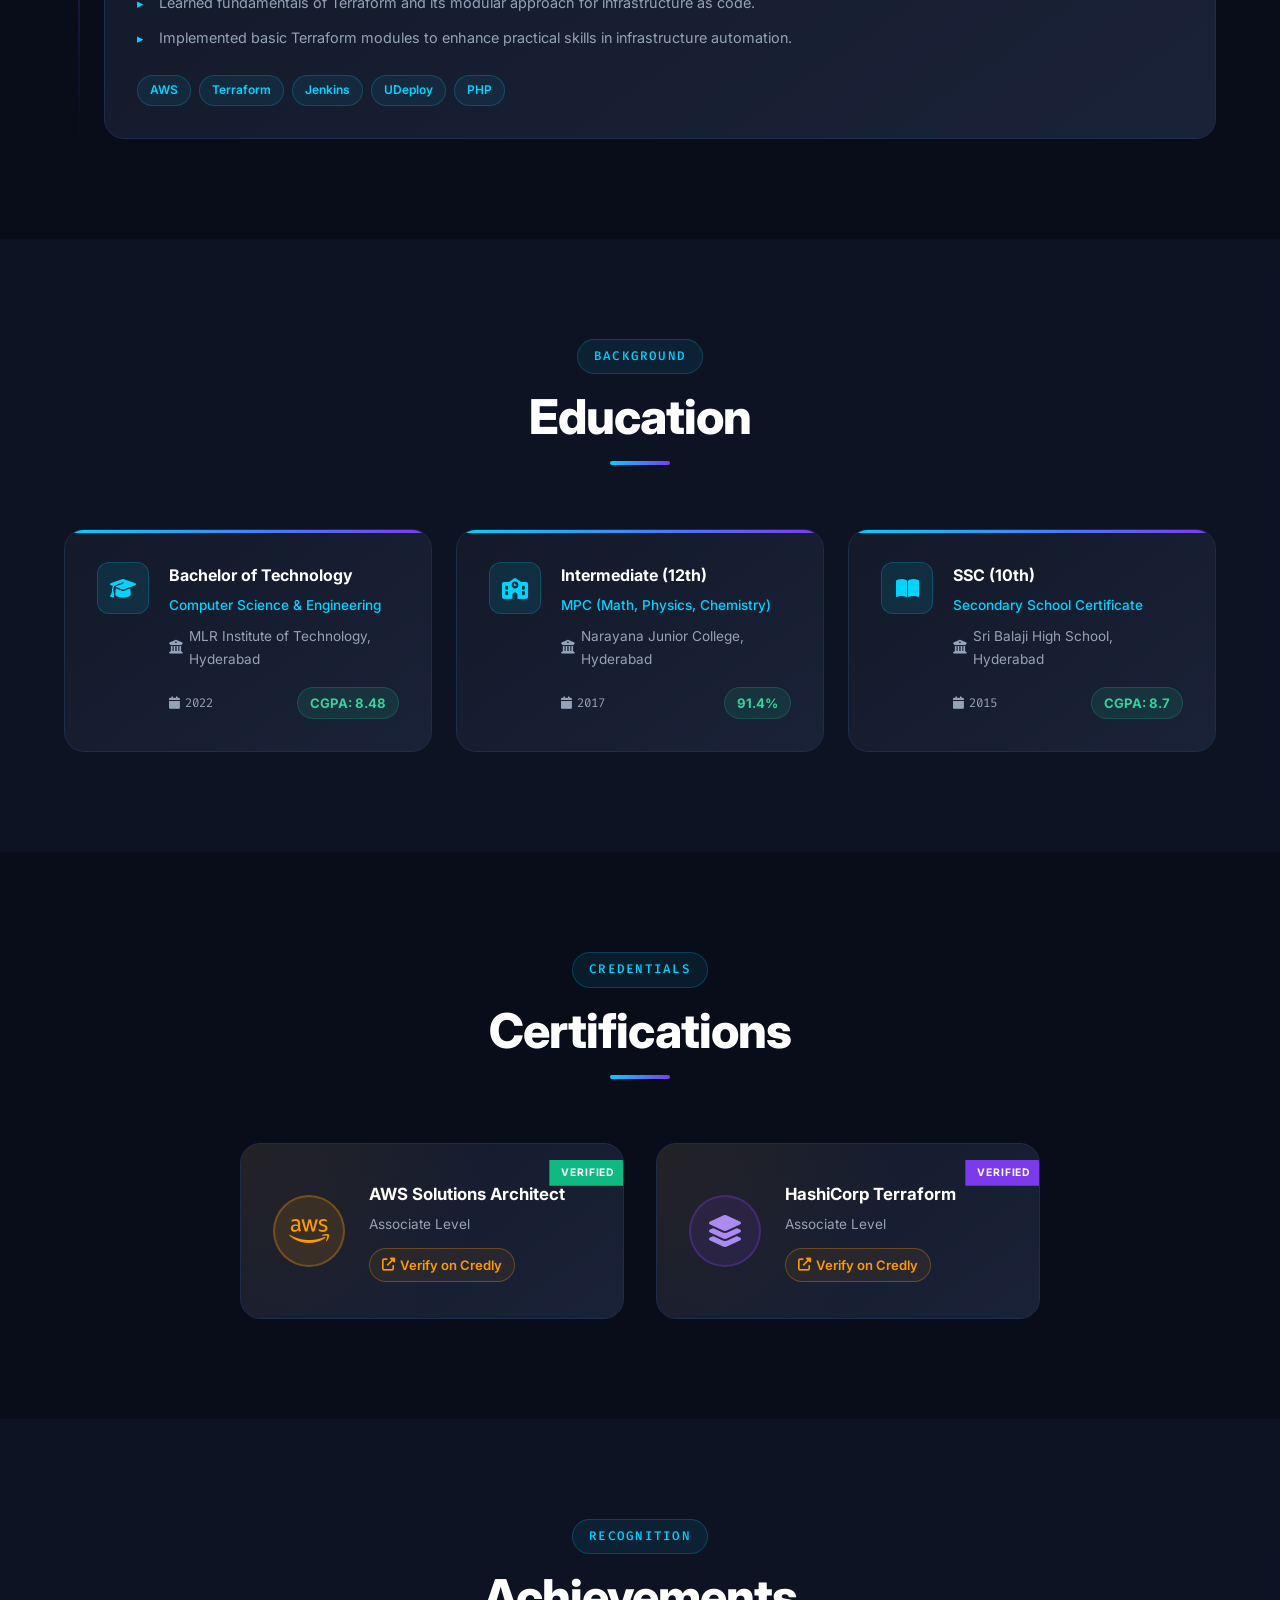
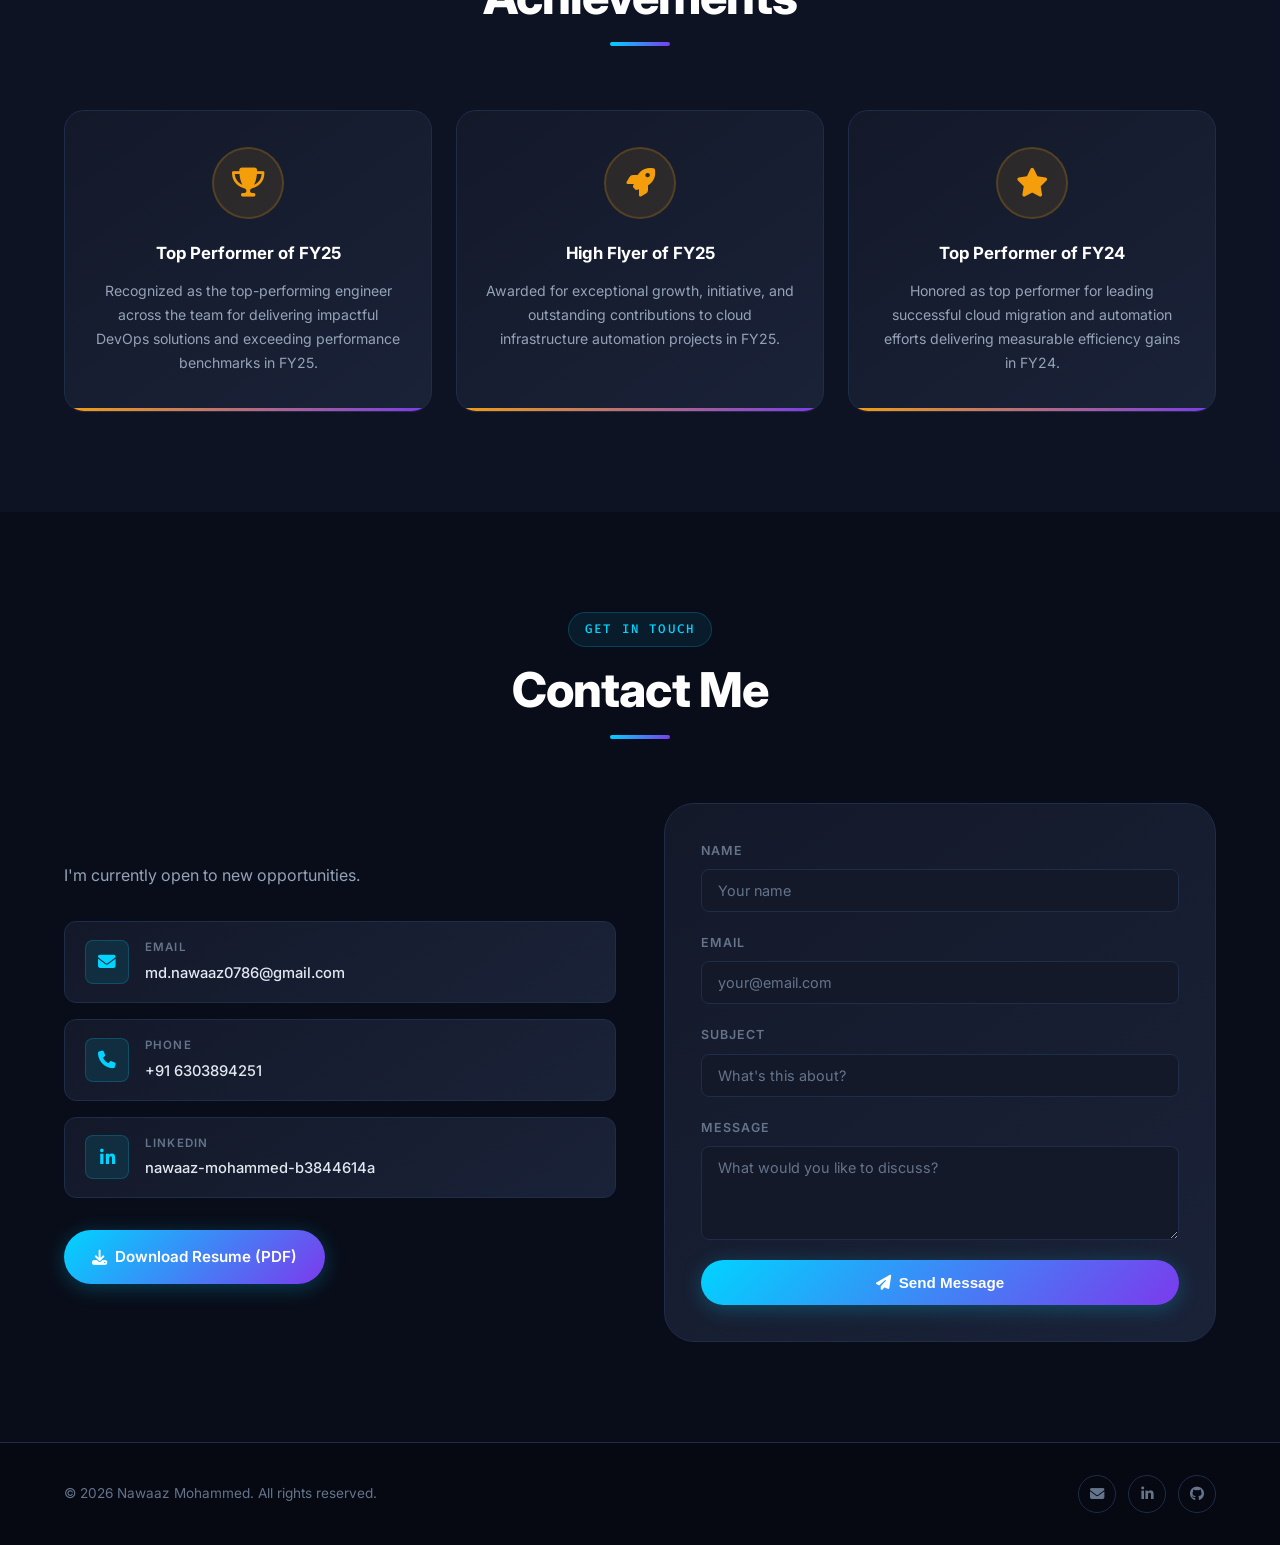
==== commit 479906cb: "Added feature-9" ====
--- a/index.html
+++ b/index.html
@@ -6,6 +6,14 @@
   <title>Nawaaz Mohammed | DevOps Engineer</title>
   <meta name="description" content="Nawaaz Mohammed – DevOps Engineer with 4+ years of experience in AWS, Terraform, CI/CD, Kubernetes, and cloud migrations." />
   <meta name="theme-color" content="#0a0e1a" />
+  <!-- Google tag (gtag.js) -->
+  <script async src="https://www.googletagmanager.com/gtag/js?id=G-T5LHG8Z63H"></script>
+  <script>
+    window.dataLayer = window.dataLayer || [];
+    function gtag(){dataLayer.push(arguments);}
+    gtag('js', new Date());
+    gtag('config', 'G-T5LHG8Z63H');
+  </script>
   <meta property="og:title" content="Nawaaz Mohammed | DevOps Engineer" />
   <meta property="og:description" content="DevOps Engineer with 4+ years of experience in AWS, Terraform, CI/CD, Kubernetes, and cloud migrations." />
   <meta property="og:image" content="profile-pic.jpg" />
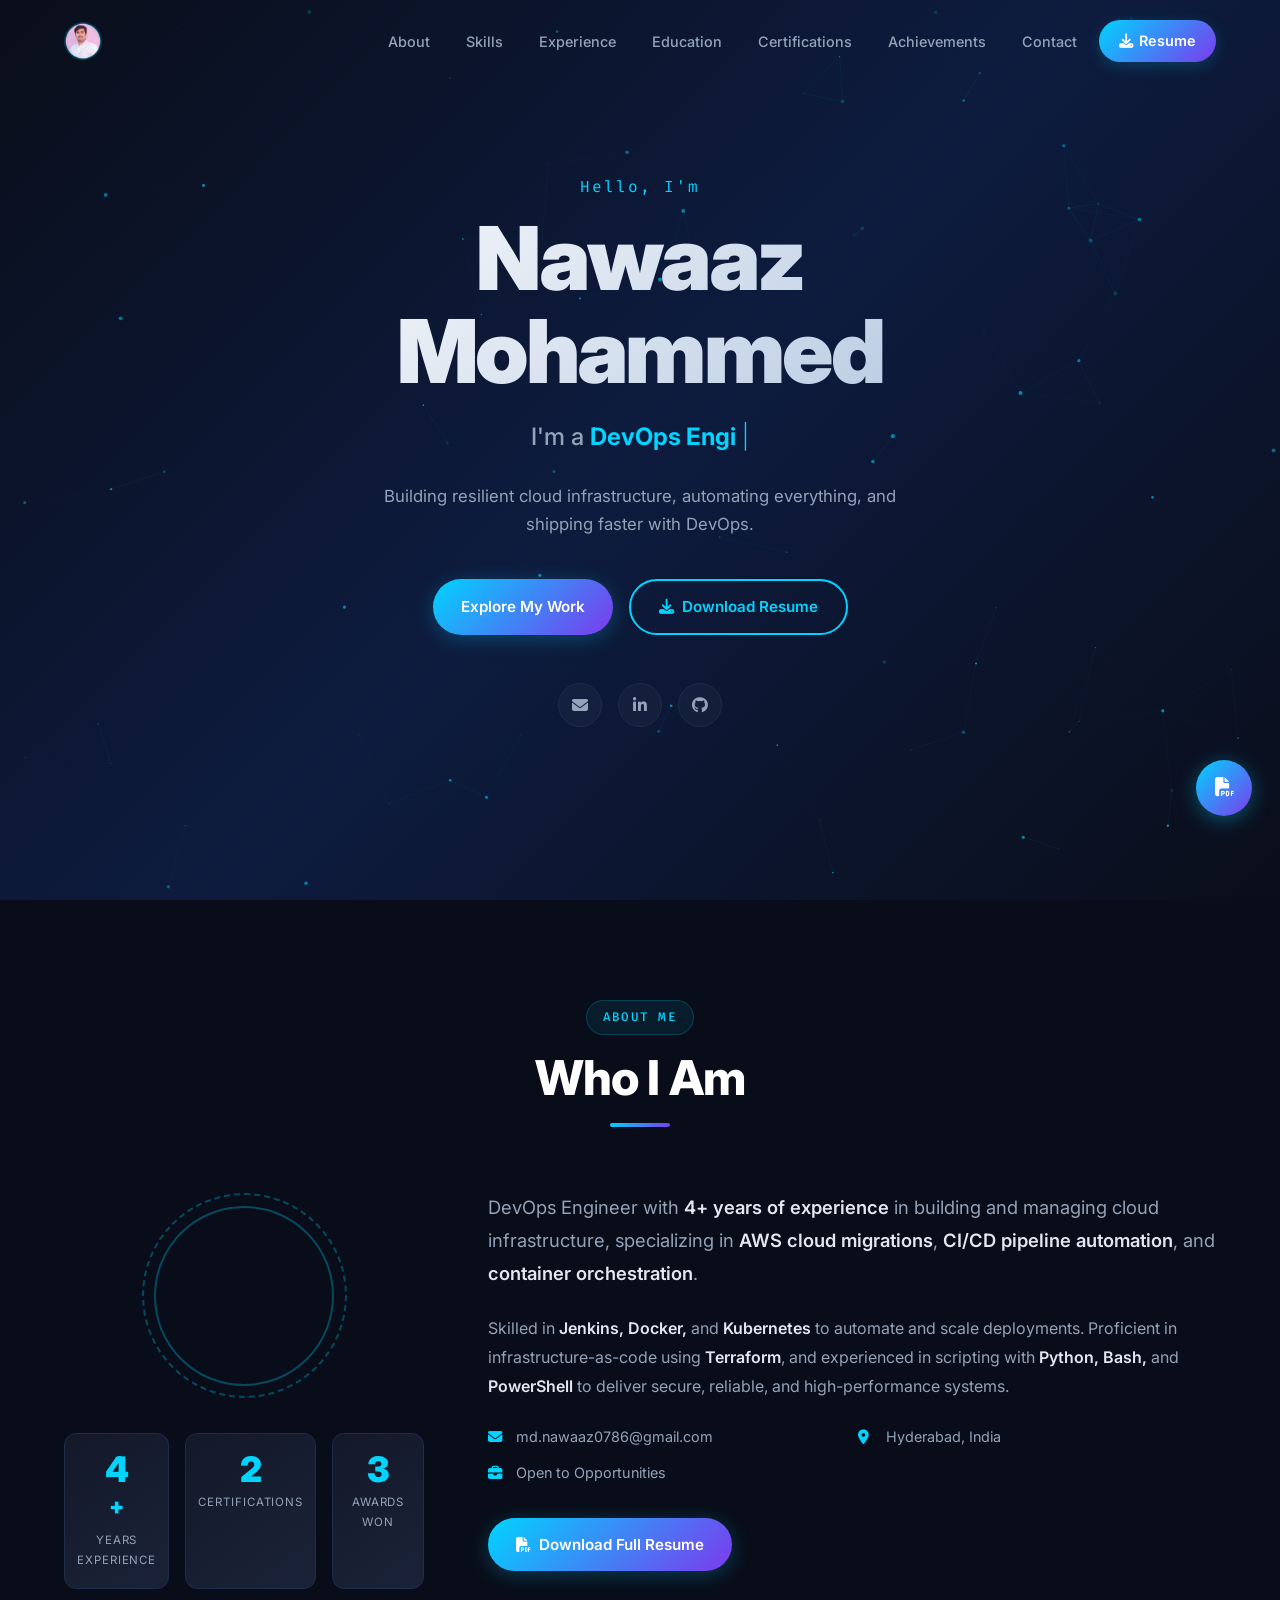
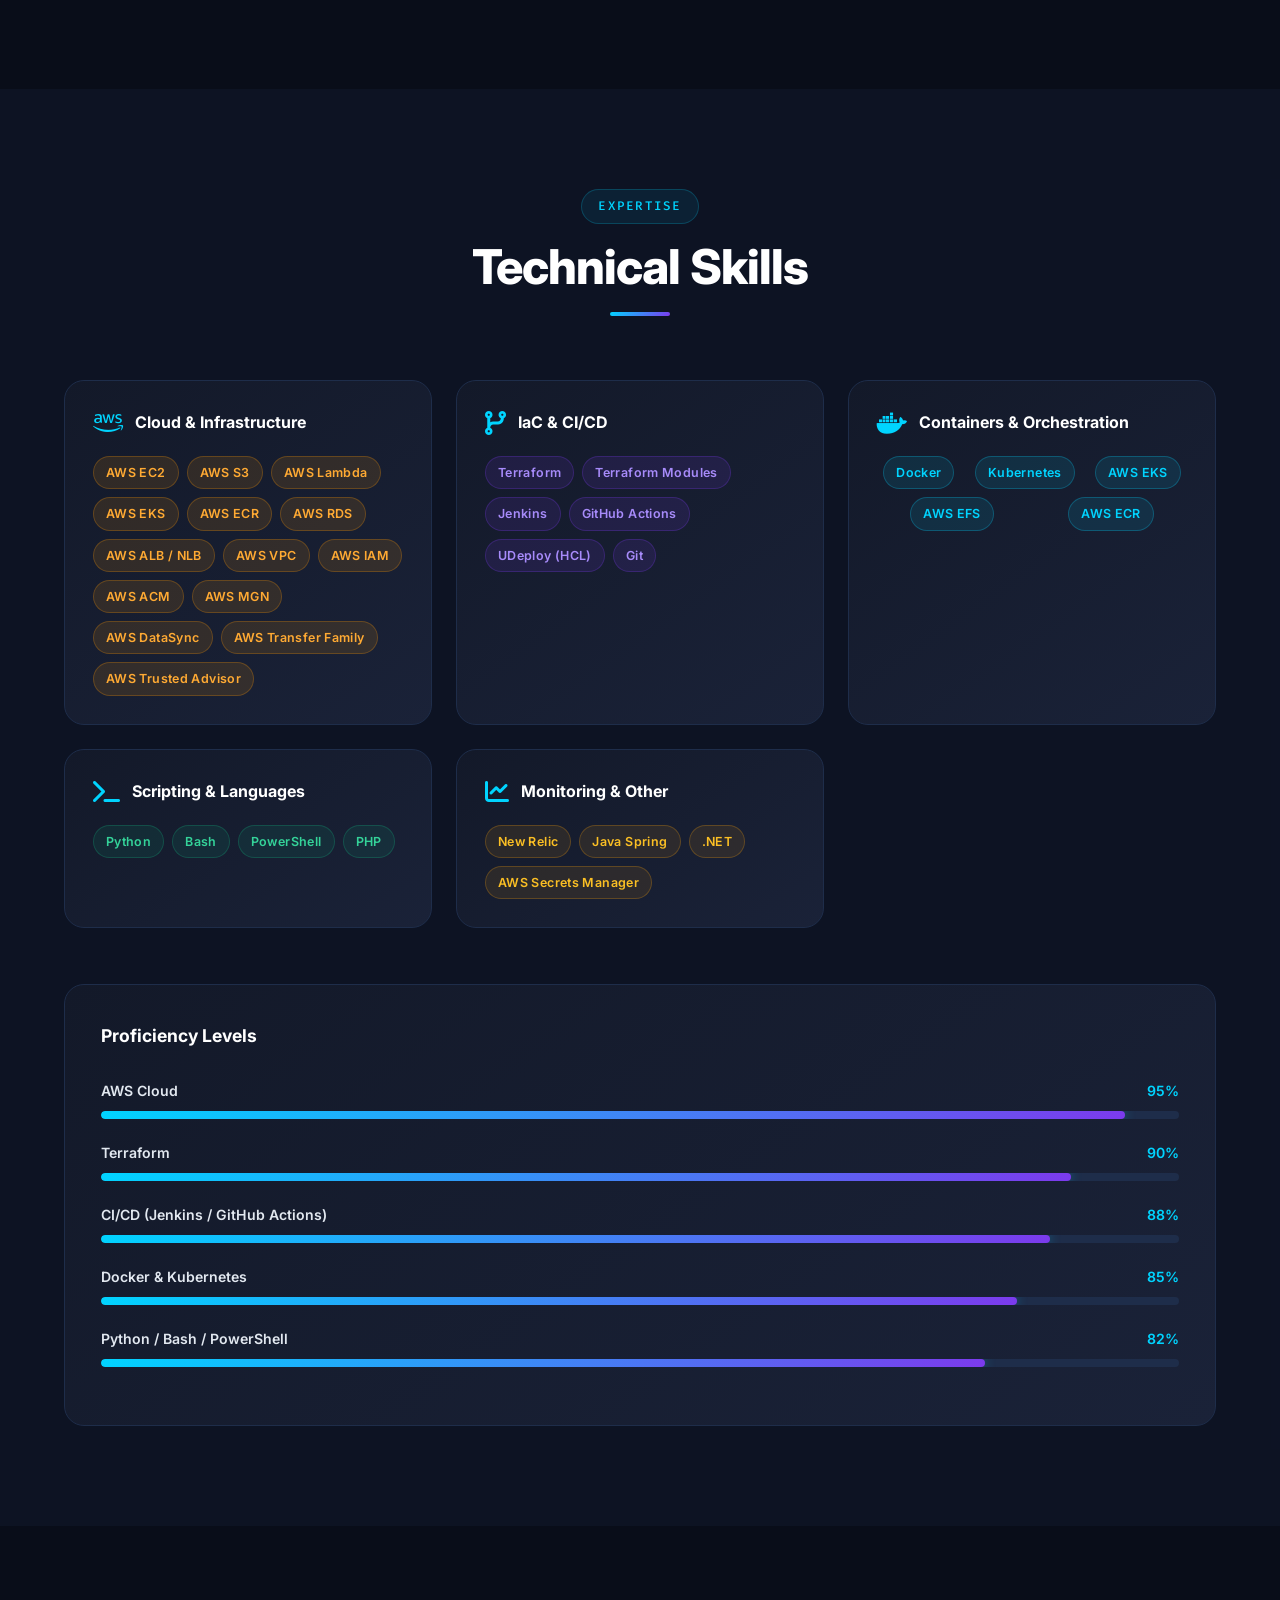
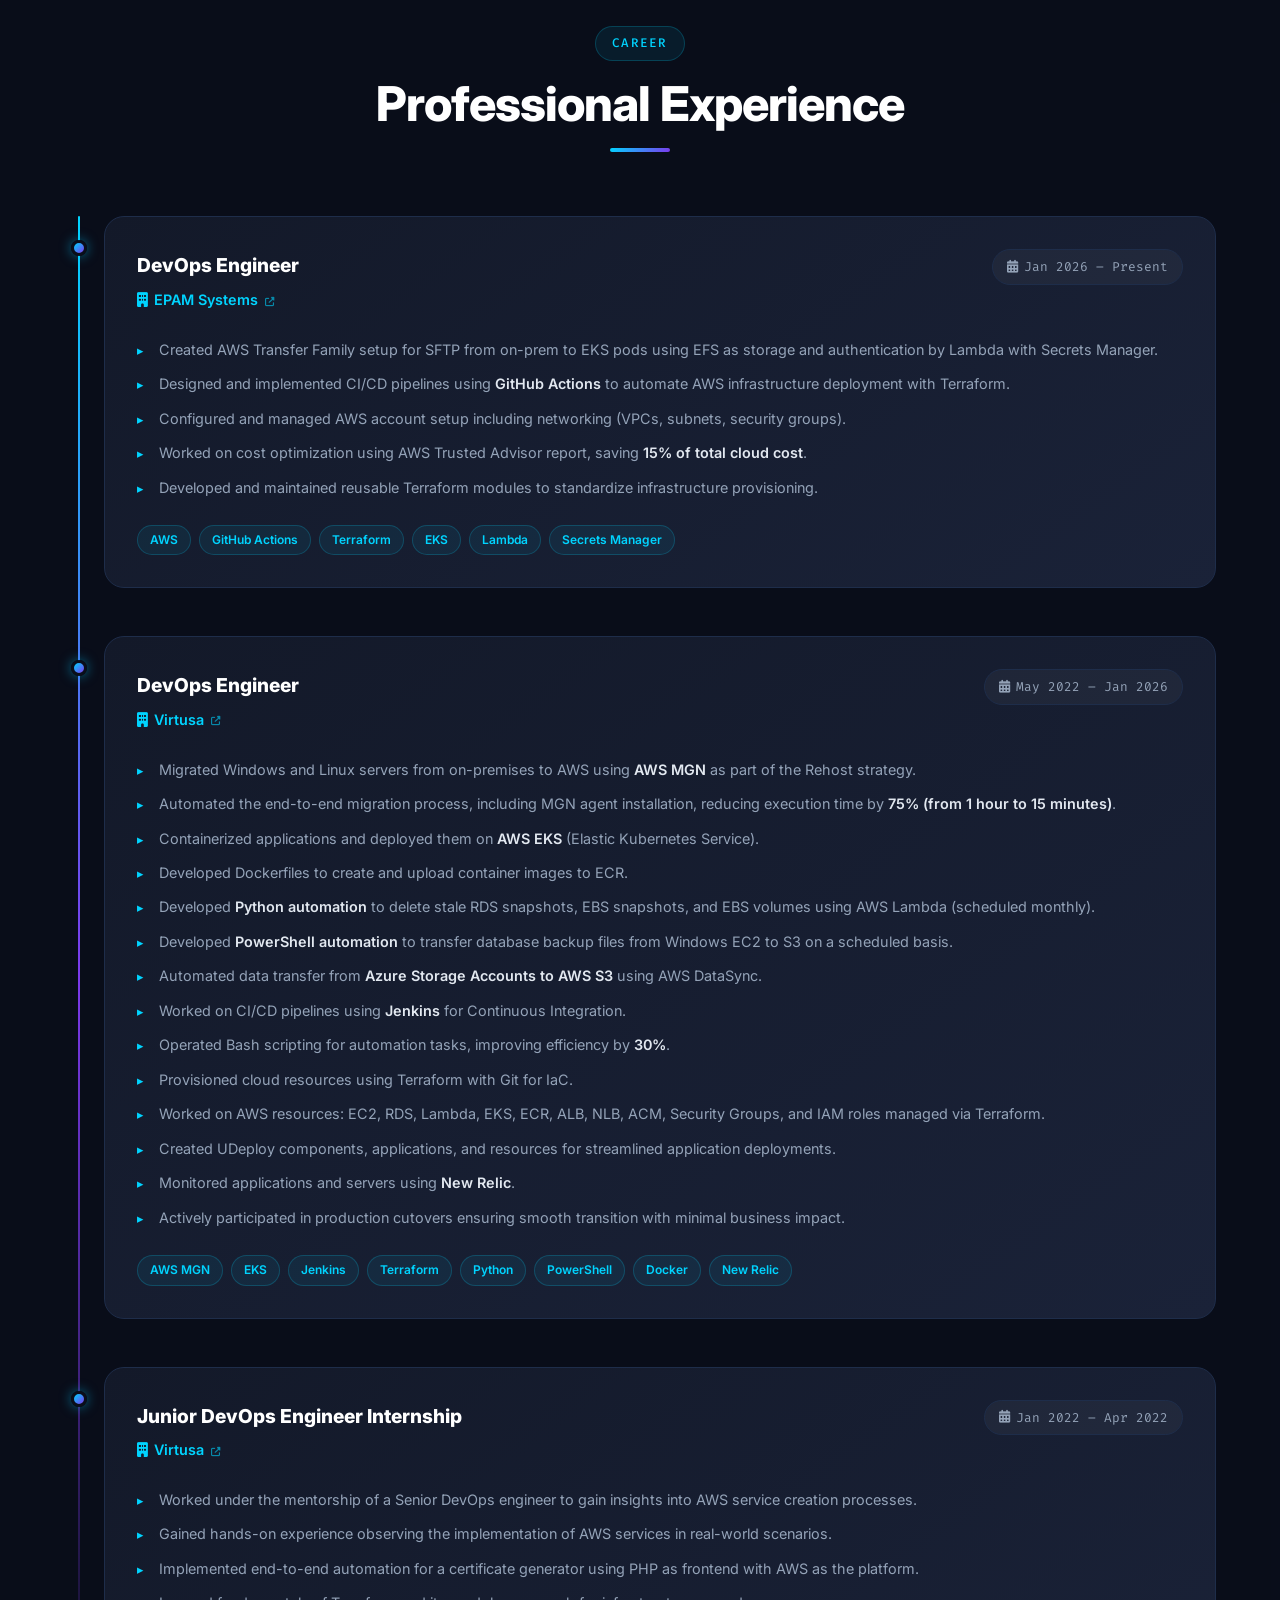
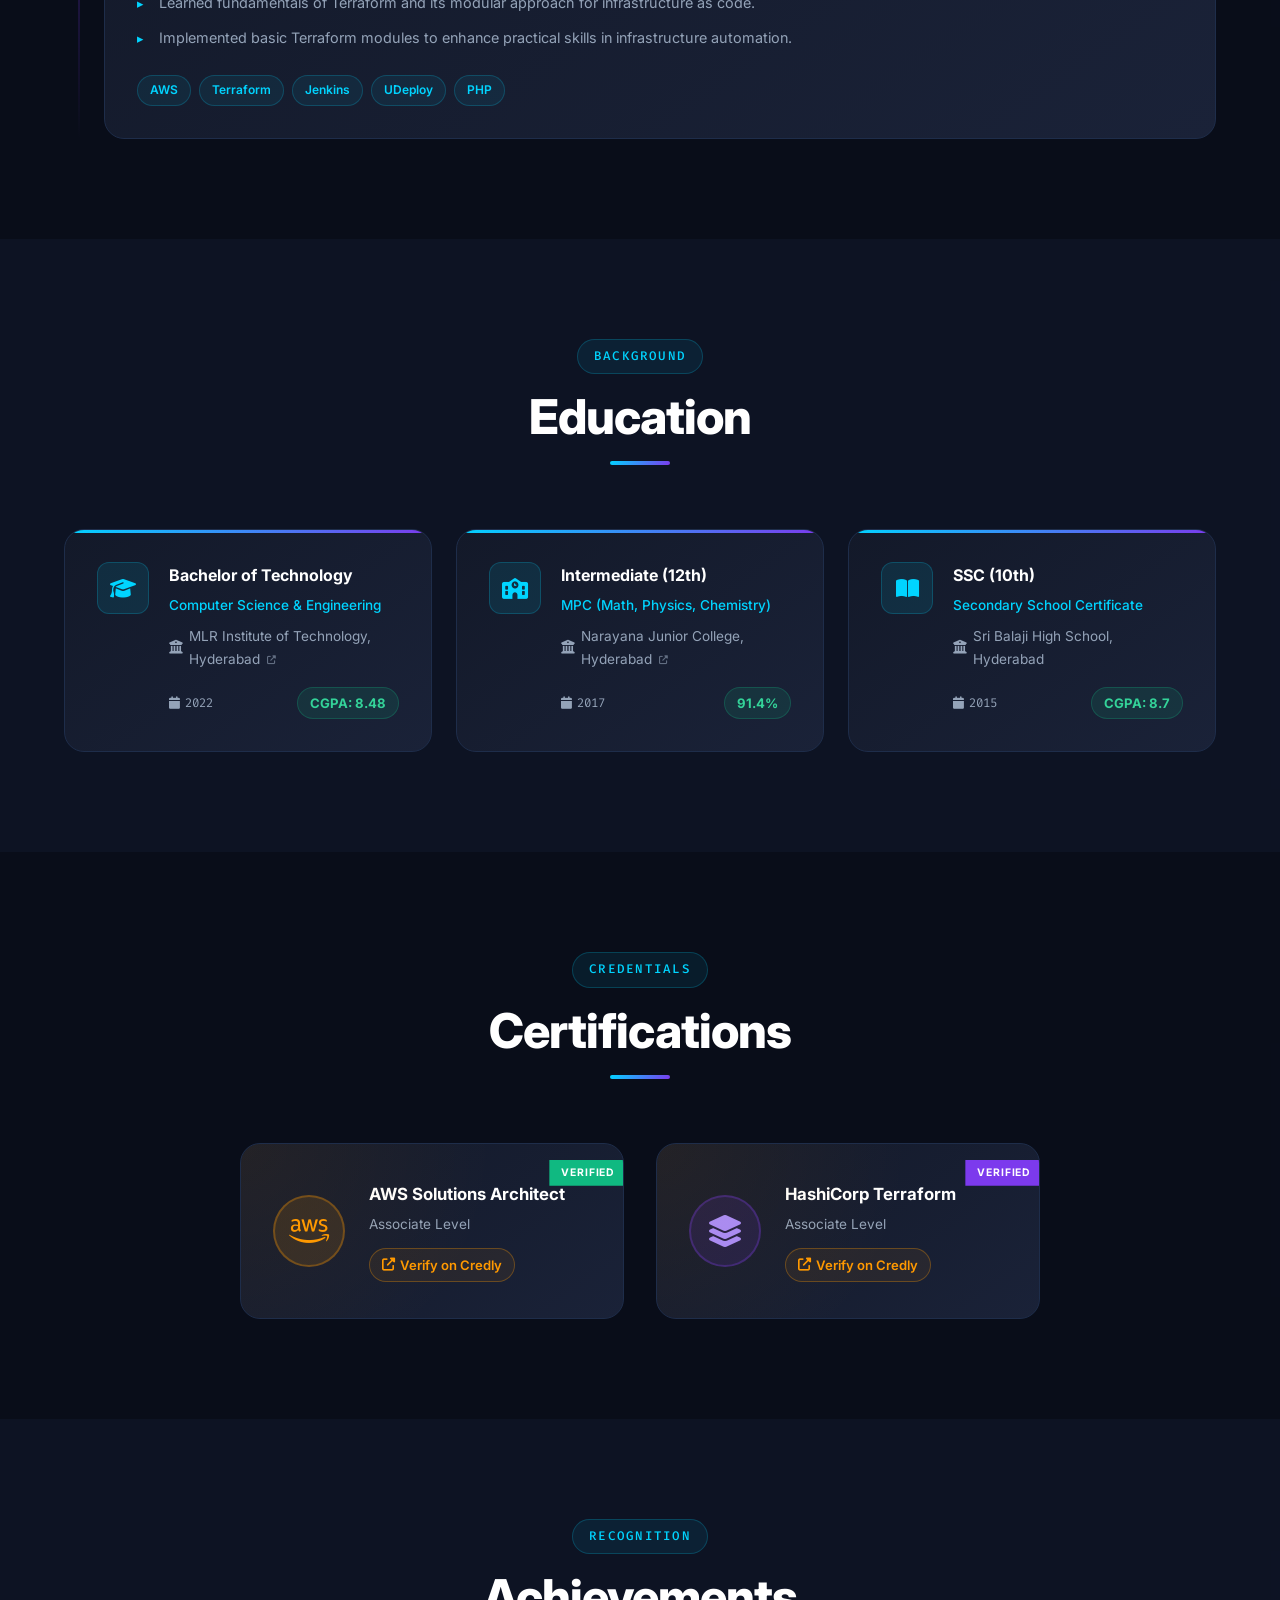
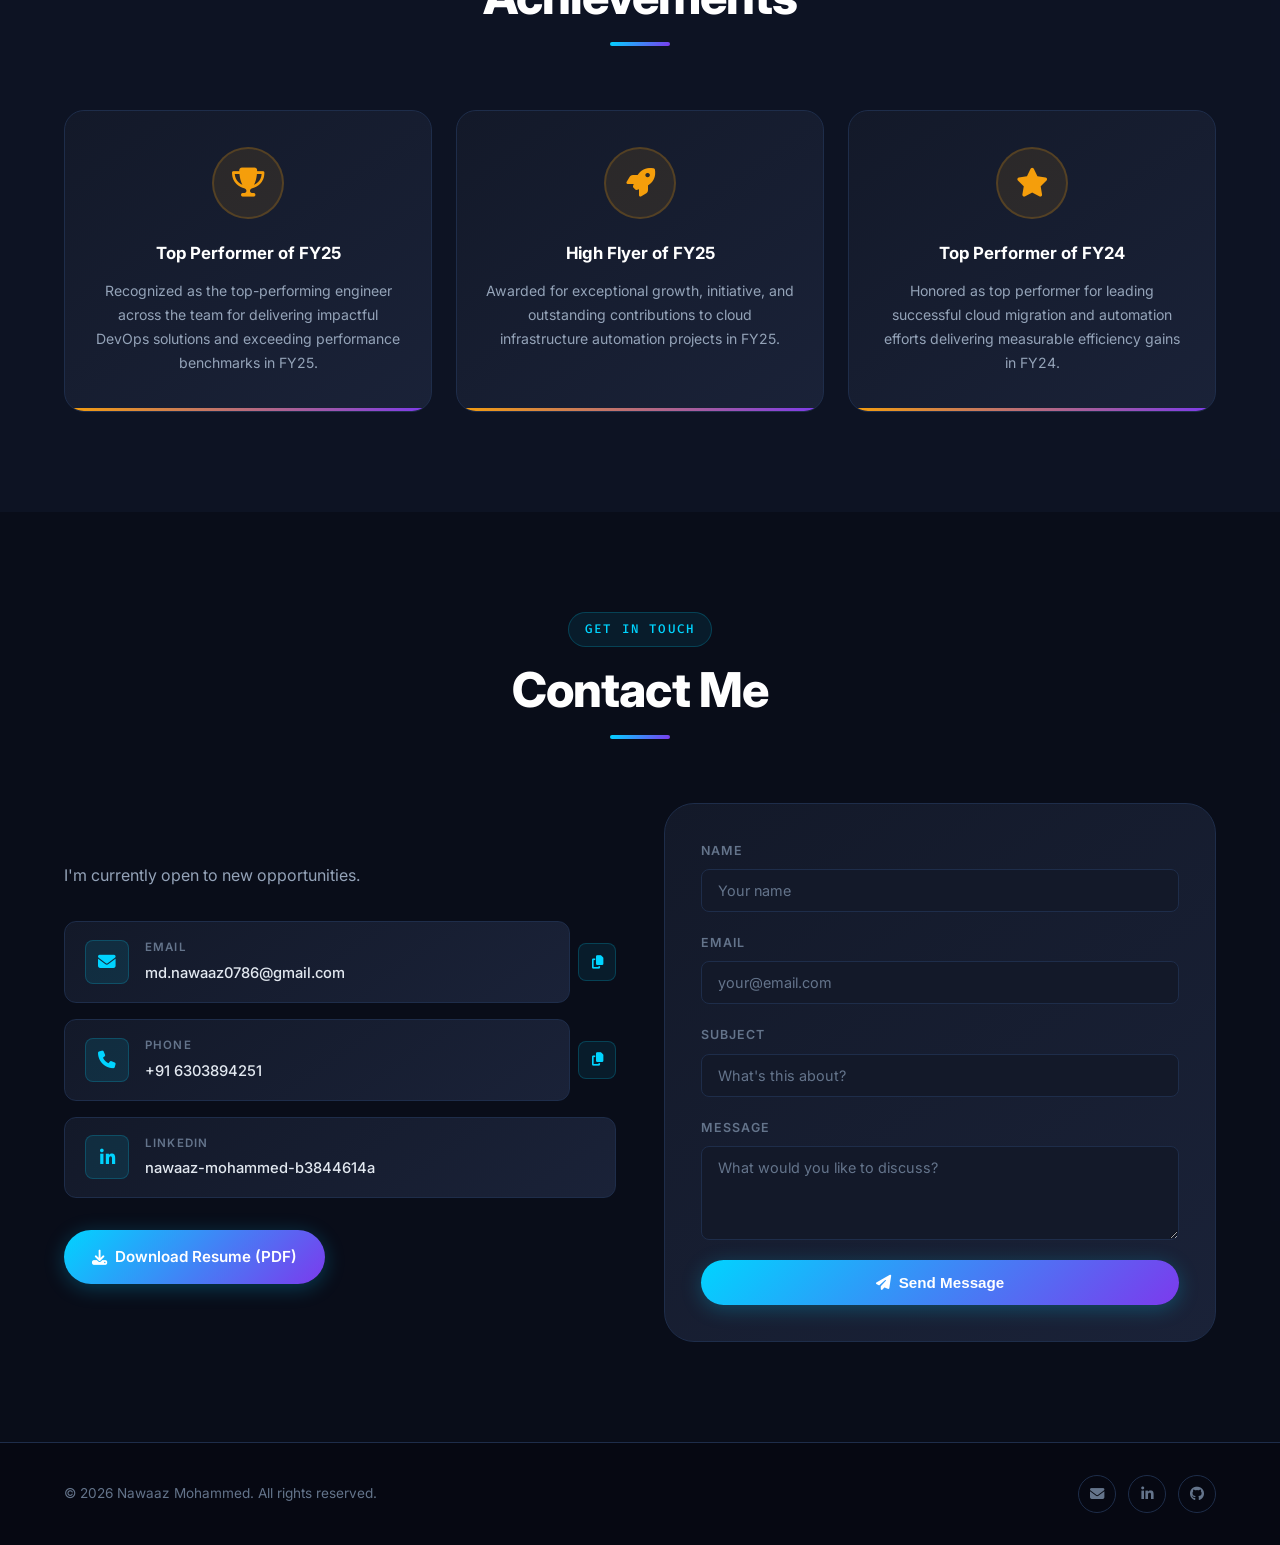
==== commit d1994e0b: "Added feature-16" ====
--- a/index.html
+++ b/index.html
@@ -16,12 +16,18 @@
   </script>
   <meta property="og:title" content="Nawaaz Mohammed | DevOps Engineer" />
   <meta property="og:description" content="DevOps Engineer with 4+ years of experience in AWS, Terraform, CI/CD, Kubernetes, and cloud migrations." />
-  <meta property="og:image" content="profile-pic.jpg" />
+  <meta property="og:image" content="https://mohammednawaaz.github.io/fav-icon.png" />
+  <meta property="og:url" content="https://mohammednawaaz.github.io" />
   <meta property="og:type" content="website" />
   <meta name="twitter:card" content="summary_large_image" />
   <meta name="twitter:title" content="Nawaaz Mohammed | DevOps Engineer" />
   <meta name="twitter:description" content="DevOps Engineer with 4+ years of experience in AWS, Terraform, CI/CD, Kubernetes, and cloud migrations." />
   <link rel="icon" type="image/png" href="fav-icon.png" />
+  <link rel="apple-touch-icon" href="fav-icon.png" />
+  <link rel="manifest" href="manifest.json" />
+  <meta name="apple-mobile-web-app-capable" content="yes" />
+  <meta name="apple-mobile-web-app-status-bar-style" content="black-translucent" />
+  <meta name="apple-mobile-web-app-title" content="Nawaaz Mohammed" />
   <link rel="stylesheet" href="css/style.css" />
   <link rel="preconnect" href="https://fonts.googleapis.com" />
   <link rel="preconnect" href="https://fonts.gstatic.com" crossorigin />
@@ -30,6 +36,9 @@
   <noscript><link rel="stylesheet" href="https://cdnjs.cloudflare.com/ajax/libs/font-awesome/6.5.0/css/all.min.css" /></noscript>
 </head>
 <body>
+
+  <!-- Scroll progress bar -->
+  <div id="scroll-progress"></div>
 
   <!-- Fixed full-page particle canvas -->
   <canvas id="particleCanvas"></canvas>
@@ -275,7 +284,7 @@
             <div class="tl-header">
               <div>
                 <h3 class="tl-role">DevOps Engineer</h3>
-                <p class="tl-company"><i class="fas fa-building"></i> EPAM Systems</p>
+                <p class="tl-company"><i class="fas fa-building"></i> <a href="https://www.epam.com" target="_blank" rel="noopener noreferrer">EPAM Systems <i class="fas fa-external-link-alt ext-link-icon"></i></a></p>
               </div>
               <span class="tl-date"><i class="fas fa-calendar-alt"></i> Jan 2026 – Present</span>
             </div>
@@ -299,7 +308,7 @@
             <div class="tl-header">
               <div>
                 <h3 class="tl-role">DevOps Engineer</h3>
-                <p class="tl-company"><i class="fas fa-building"></i> Virtusa</p>
+                <p class="tl-company"><i class="fas fa-building"></i> <a href="https://www.virtusa.com" target="_blank" rel="noopener noreferrer">Virtusa <i class="fas fa-external-link-alt ext-link-icon"></i></a></p>
               </div>
               <span class="tl-date"><i class="fas fa-calendar-alt"></i> May 2022 – Jan 2026</span>
             </div>
@@ -332,7 +341,7 @@
             <div class="tl-header">
               <div>
                 <h3 class="tl-role">Junior DevOps Engineer Internship</h3>
-                <p class="tl-company"><i class="fas fa-building"></i> Virtusa</p>
+                <p class="tl-company"><i class="fas fa-building"></i> <a href="https://www.virtusa.com" target="_blank" rel="noopener noreferrer">Virtusa <i class="fas fa-external-link-alt ext-link-icon"></i></a></p>
               </div>
               <span class="tl-date"><i class="fas fa-calendar-alt"></i> Jan 2022 – Apr 2022</span>
             </div>
@@ -367,7 +376,7 @@
           <div class="edu-body">
             <h3>Bachelor of Technology</h3>
             <p class="edu-field">Computer Science &amp; Engineering</p>
-            <p class="edu-school"><i class="fas fa-university"></i> MLR Institute of Technology, Hyderabad</p>
+            <p class="edu-school"><i class="fas fa-university"></i> <a href="https://mlrit.ac.in/" target="_blank" rel="noopener noreferrer">MLR Institute of Technology, Hyderabad <i class="fas fa-external-link-alt ext-link-icon"></i></a></p>
             <div class="edu-footer">
               <span class="edu-year"><i class="fas fa-calendar"></i> 2022</span>
               <span class="edu-grade grade-high">CGPA: 8.48</span>
@@ -380,7 +389,7 @@
           <div class="edu-body">
             <h3>Intermediate (12th)</h3>
             <p class="edu-field">MPC (Math, Physics, Chemistry)</p>
-            <p class="edu-school"><i class="fas fa-university"></i> Narayana Junior College, Hyderabad</p>
+            <p class="edu-school"><i class="fas fa-university"></i> <a href="https://www.narayanajuniorcolleges.com/" target="_blank" rel="noopener noreferrer">Narayana Junior College, Hyderabad <i class="fas fa-external-link-alt ext-link-icon"></i></a></p>
             <div class="edu-footer">
               <span class="edu-year"><i class="fas fa-calendar"></i> 2017</span>
               <span class="edu-grade grade-high">91.4%</span>
@@ -490,20 +499,26 @@
             I'm currently open to new opportunities.
           </p>
           <div class="contact-items">
-            <a href="mailto:md.nawaaz0786@gmail.com" class="contact-item">
-              <div class="contact-item-icon"><i class="fas fa-envelope"></i></div>
-              <div>
-                <span class="contact-item-label">Email</span>
-                <span class="contact-item-value">md.nawaaz0786@gmail.com</span>
-              </div>
-            </a>
-            <a href="tel:+916303894251" class="contact-item">
-              <div class="contact-item-icon"><i class="fas fa-phone"></i></div>
-              <div>
-                <span class="contact-item-label">Phone</span>
-                <span class="contact-item-value">+91 6303894251</span>
-              </div>
-            </a>
+            <div class="contact-item-row">
+              <a href="mailto:md.nawaaz0786@gmail.com" class="contact-item">
+                <div class="contact-item-icon"><i class="fas fa-envelope"></i></div>
+                <div>
+                  <span class="contact-item-label">Email</span>
+                  <span class="contact-item-value">md.nawaaz0786@gmail.com</span>
+                </div>
+              </a>
+              <button class="copy-btn" data-copy="md.nawaaz0786@gmail.com" aria-label="Copy email"><i class="fas fa-copy"></i></button>
+            </div>
+            <div class="contact-item-row">
+              <a href="tel:+916303894251" class="contact-item">
+                <div class="contact-item-icon"><i class="fas fa-phone"></i></div>
+                <div>
+                  <span class="contact-item-label">Phone</span>
+                  <span class="contact-item-value">+91 6303894251</span>
+                </div>
+              </a>
+              <button class="copy-btn" data-copy="+916303894251" aria-label="Copy phone"><i class="fas fa-copy"></i></button>
+            </div>
             <a href="https://www.linkedin.com/in/nawaaz-mohammed-b3844614a" target="_blank" rel="noopener noreferrer" class="contact-item">
               <div class="contact-item-icon"><i class="fab fa-linkedin-in"></i></div>
               <div>
@@ -512,7 +527,7 @@
               </div>
             </a>
           </div>
-          <a href="Nawaaz_Mohammed_resume.pdf" download class="btn-primary mt-2">
+          <a href="Nawaaz_Mohammed_resume.pdf" download class="btn-primary mt-2" id="cv-download-contact">
             <i class="fas fa-download"></i> Download Resume (PDF)
           </a>
         </div>
@@ -571,11 +586,27 @@
     </div>
   </footer>
 
-  <!-- Floating download button -->
-  <a href="Nawaaz_Mohammed_resume.pdf" download class="fab-download" aria-label="Download Resume">
-    <i class="fas fa-download"></i>
-    <span class="fab-tooltip">Download Resume</span>
-  </a>
+  <!-- Floating share/download button group -->
+  <div class="fab-group" id="fabGroup">
+    <!-- Sub-action: Download -->
+    <div class="fab-sub-wrap">
+      <span class="fab-sub-label">Download</span>
+      <a href="Nawaaz_Mohammed_resume.pdf" download id="cv-download-fab" class="fab-sub" aria-label="Download Resume">
+        <i class="fas fa-download"></i>
+      </a>
+    </div>
+    <!-- Sub-action: Share -->
+    <div class="fab-sub-wrap">
+      <span class="fab-sub-label">Share</span>
+      <button class="fab-sub" id="fabShareBtn" aria-label="Share Resume">
+        <i class="fas fa-share-alt"></i>
+      </button>
+    </div>
+    <!-- Main toggle button -->
+    <button class="fab-main" id="fabMainBtn" aria-label="Resume options" aria-expanded="false">
+      <i class="fas fa-file-pdf"></i>
+    </button>
+  </div>
 
   <!-- Back to top -->
   <button id="backToTop" aria-label="Back to top"><i class="fas fa-arrow-up"></i></button>
--- a/css/style.css
+++ b/css/style.css
@@ -783,6 +783,16 @@
   font-weight: 600;
 }
 
+.tl-company a {
+  color: inherit;
+  text-decoration: none;
+}
+
+.tl-company a:hover {
+  text-decoration: underline;
+  text-underline-offset: 3px;
+}
+
 .tl-date {
   font-family: var(--font-mono);
   font-size: 0.8rem;
@@ -911,6 +921,24 @@
   display: flex;
   align-items: center;
   gap: 6px;
+}
+
+.edu-school a {
+  color: inherit;
+  text-decoration: none;
+}
+
+.edu-school a:hover {
+  color: var(--clr-accent);
+  text-decoration: underline;
+  text-underline-offset: 3px;
+}
+
+.ext-link-icon {
+  font-size: 0.65em;
+  opacity: 0.6;
+  margin-left: 3px;
+  vertical-align: middle;
 }
 
 .edu-footer {
@@ -1143,6 +1171,43 @@
   margin-bottom: 8px;
 }
 
+.contact-item-row {
+  display: flex;
+  align-items: center;
+  gap: 8px;
+}
+
+.contact-item-row .contact-item {
+  flex: 1;
+}
+
+.copy-btn {
+  flex-shrink: 0;
+  background: rgba(0, 212, 255, 0.08);
+  border: 1px solid rgba(0, 212, 255, 0.2);
+  color: var(--clr-accent);
+  width: 38px;
+  height: 38px;
+  border-radius: var(--radius-sm);
+  display: flex;
+  align-items: center;
+  justify-content: center;
+  cursor: pointer;
+  transition: var(--transition);
+  font-size: 0.82rem;
+}
+
+.copy-btn:hover {
+  background: rgba(0, 212, 255, 0.15);
+  border-color: var(--clr-accent);
+}
+
+.copy-btn.copied {
+  color: var(--clr-green);
+  border-color: var(--clr-green);
+  background: rgba(16, 185, 129, 0.1);
+}
+
 .contact-item {
   display: flex;
   align-items: center;
@@ -1241,59 +1306,103 @@
 }
 
 /* ============================================================
-   FLOATING ACTION BUTTON (Download)
-   ============================================================ */
-.fab-download {
+   FLOATING ACTION BUTTON GROUP
+   ============================================================ */
+.fab-group {
   position: fixed;
   bottom: 84px;
   right: 28px;
   z-index: 900;
+  display: flex;
+  flex-direction: column;
+  align-items: flex-end;
+  gap: 12px;
+}
+
+.fab-main {
   width: 56px;
   height: 56px;
   background: var(--gradient-accent);
   color: var(--clr-white);
+  border: none;
   border-radius: 50%;
   display: flex;
   align-items: center;
   justify-content: center;
   font-size: 1.2rem;
   box-shadow: 0 4px 20px rgba(0, 212, 255, 0.35);
-  transition: var(--transition);
-  text-decoration: none;
-}
-
-.fab-download:hover {
-  transform: scale(1.12);
+  cursor: pointer;
+  transition: var(--transition);
+  flex-shrink: 0;
+}
+
+.fab-main:hover {
+  transform: scale(1.1);
   box-shadow: 0 6px 32px rgba(0, 212, 255, 0.5);
 }
 
-.fab-tooltip {
-  position: absolute;
-  right: 68px;
+.fab-main.open {
+  transform: rotate(45deg) scale(1.05);
+}
+
+.fab-sub-wrap {
+  display: flex;
+  align-items: center;
+  gap: 10px;
+  opacity: 0;
+  pointer-events: none;
+  transform: translateY(10px);
+  transition: opacity 0.22s ease, transform 0.22s ease;
+}
+
+.fab-group.open .fab-sub-wrap {
+  opacity: 1;
+  pointer-events: all;
+  transform: translateY(0);
+}
+
+.fab-group.open .fab-sub-wrap:nth-child(2) {
+  transition-delay: 0.04s;
+}
+
+.fab-sub-label {
   background: var(--clr-surface2);
   color: var(--clr-white);
   font-size: 0.78rem;
   font-weight: 600;
-  padding: 6px 12px;
+  padding: 5px 12px;
   border-radius: var(--radius-sm);
   white-space: nowrap;
-  opacity: 0;
+  border: 1px solid var(--clr-border);
   pointer-events: none;
-  transition: var(--transition);
-  border: 1px solid var(--clr-border);
-}
-
-.fab-tooltip::after {
-  content: '';
-  position: absolute;
-  top: 50%; right: -6px;
-  transform: translateY(-50%);
-  border: 5px solid transparent;
-  border-right: none;
-  border-left-color: var(--clr-border);
-}
-
-.fab-download:hover .fab-tooltip { opacity: 1; }
+}
+
+.fab-sub {
+  width: 44px;
+  height: 44px;
+  background: rgba(10, 14, 26, 0.85);
+  backdrop-filter: blur(8px);
+  -webkit-backdrop-filter: blur(8px);
+  color: var(--clr-accent);
+  border: 1px solid rgba(0, 212, 255, 0.3);
+  border-radius: 50%;
+  display: flex;
+  align-items: center;
+  justify-content: center;
+  font-size: 1rem;
+  cursor: pointer;
+  text-decoration: none;
+  transition: var(--transition);
+  flex-shrink: 0;
+}
+
+.fab-sub:hover {
+  background: var(--gradient-accent);
+  color: var(--clr-white);
+  border-color: transparent;
+  transform: scale(1.1);
+  box-shadow: 0 4px 16px rgba(0, 212, 255, 0.4);
+}
 
 /* ============================================================
    BACK TO TOP
@@ -1544,6 +1653,21 @@
 }
 
 /* ============================================================
+   SCROLL PROGRESS BAR
+   ============================================================ */
+#scroll-progress {
+  position: fixed;
+  top: 0;
+  left: 0;
+  height: 3px;
+  width: 0%;
+  background: var(--gradient-accent);
+  z-index: 1100;
+  border-radius: 0 2px 2px 0;
+  transition: width 0.08s linear;
+}
+
+/* ============================================================
    ACCESSIBILITY — Reduced Motion
    ============================================================ */
 @media (prefers-reduced-motion: reduce) {
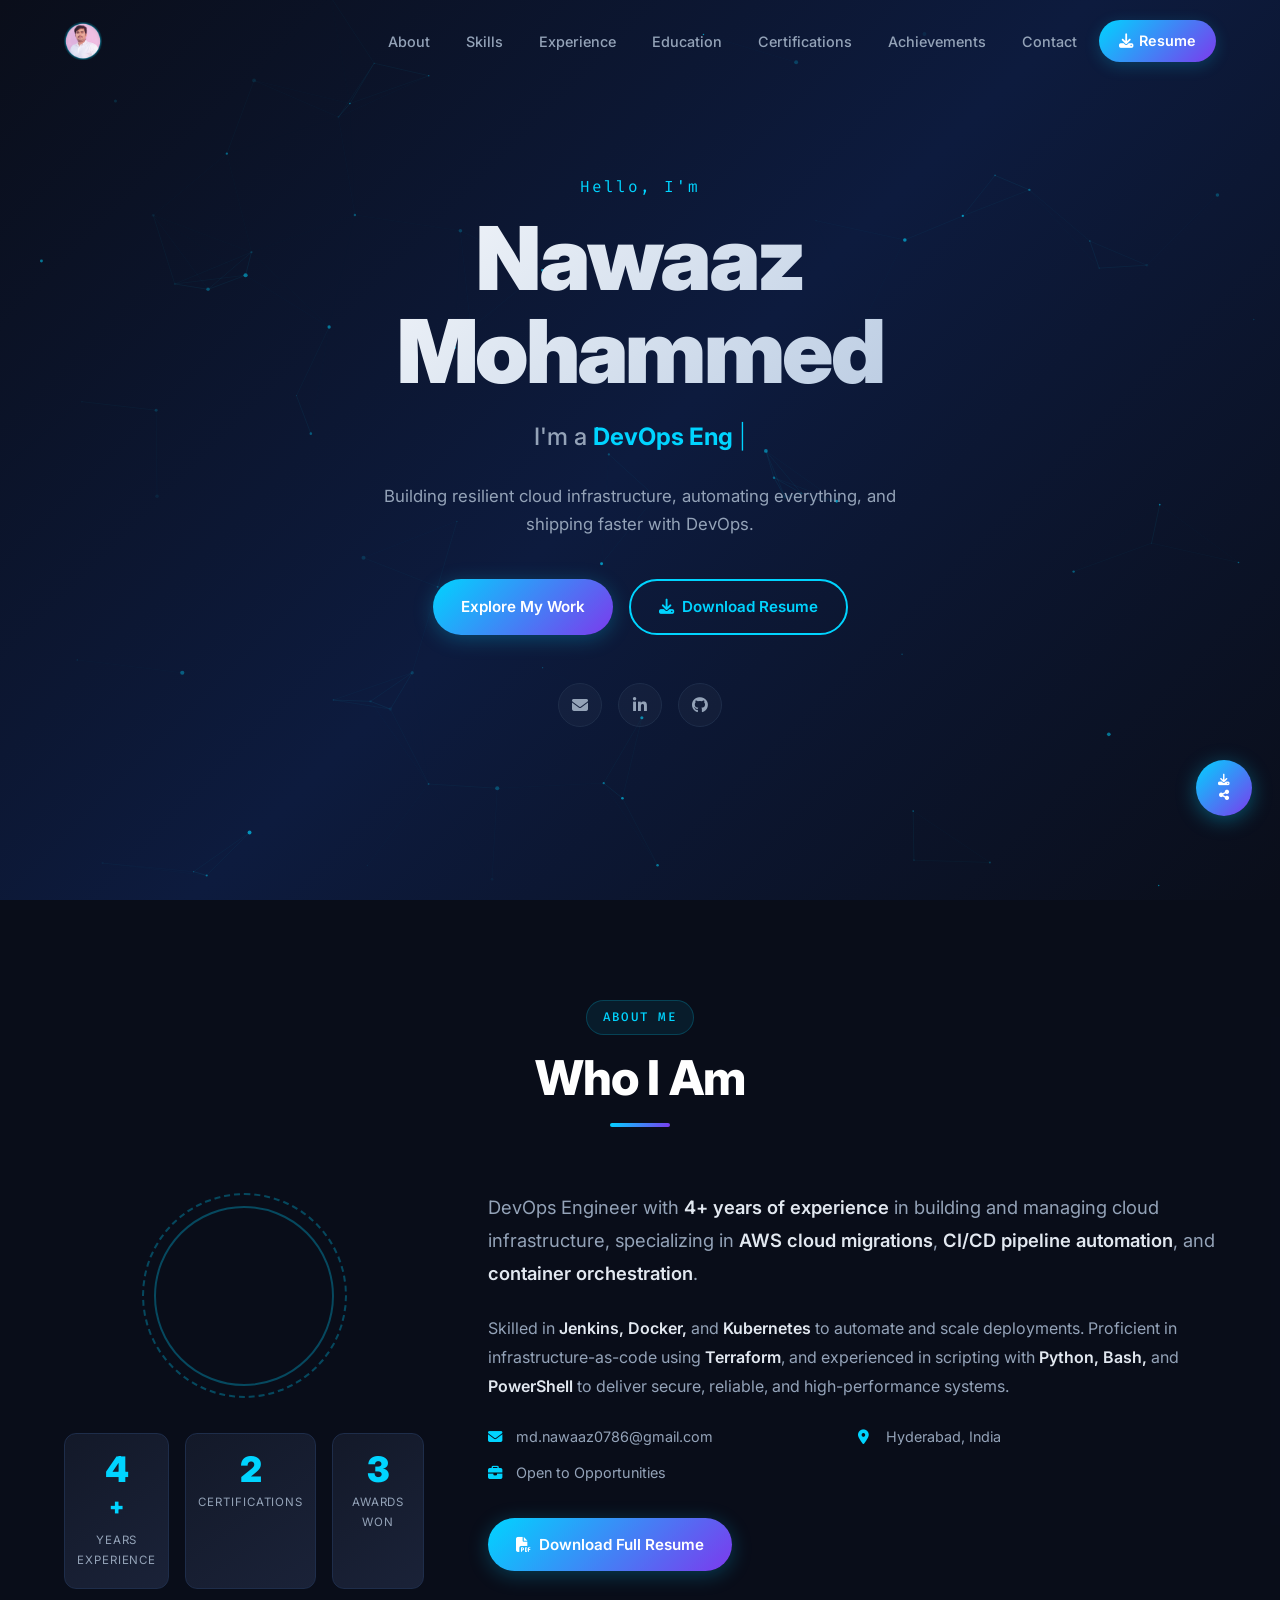
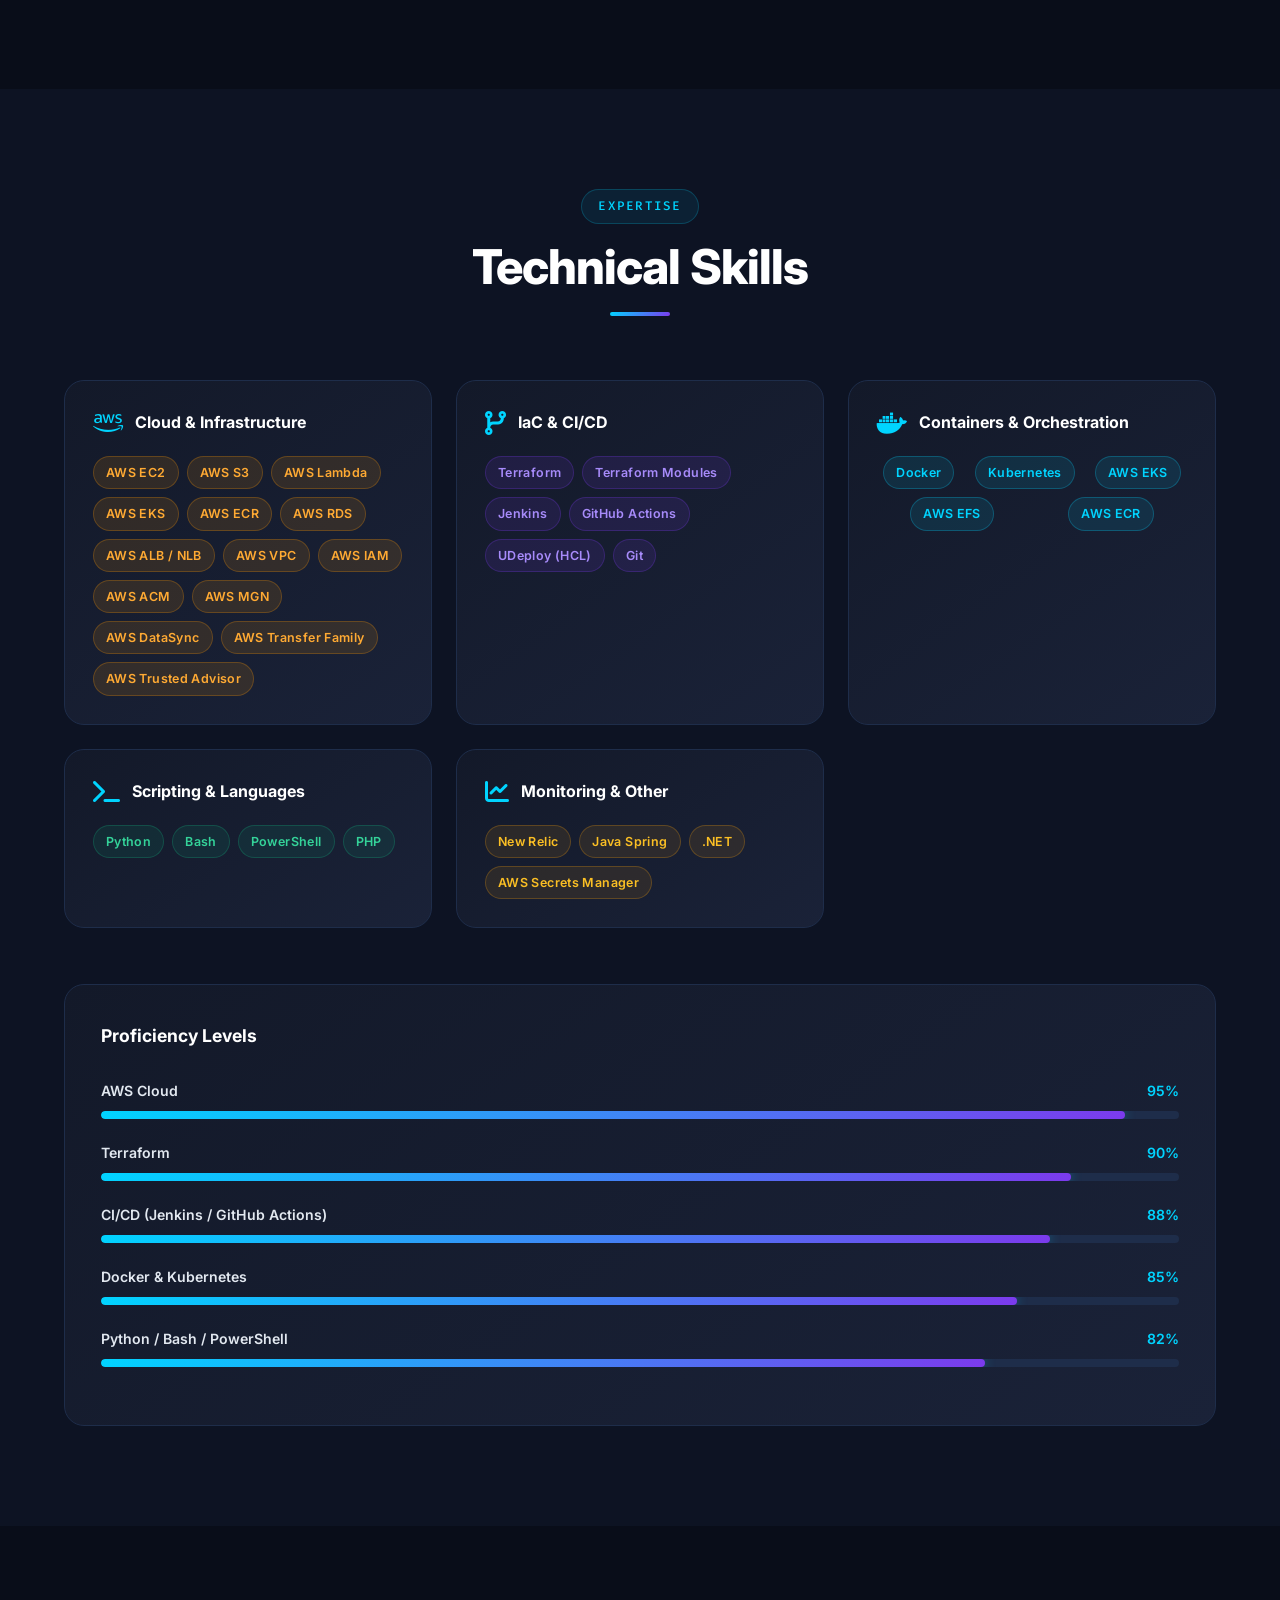
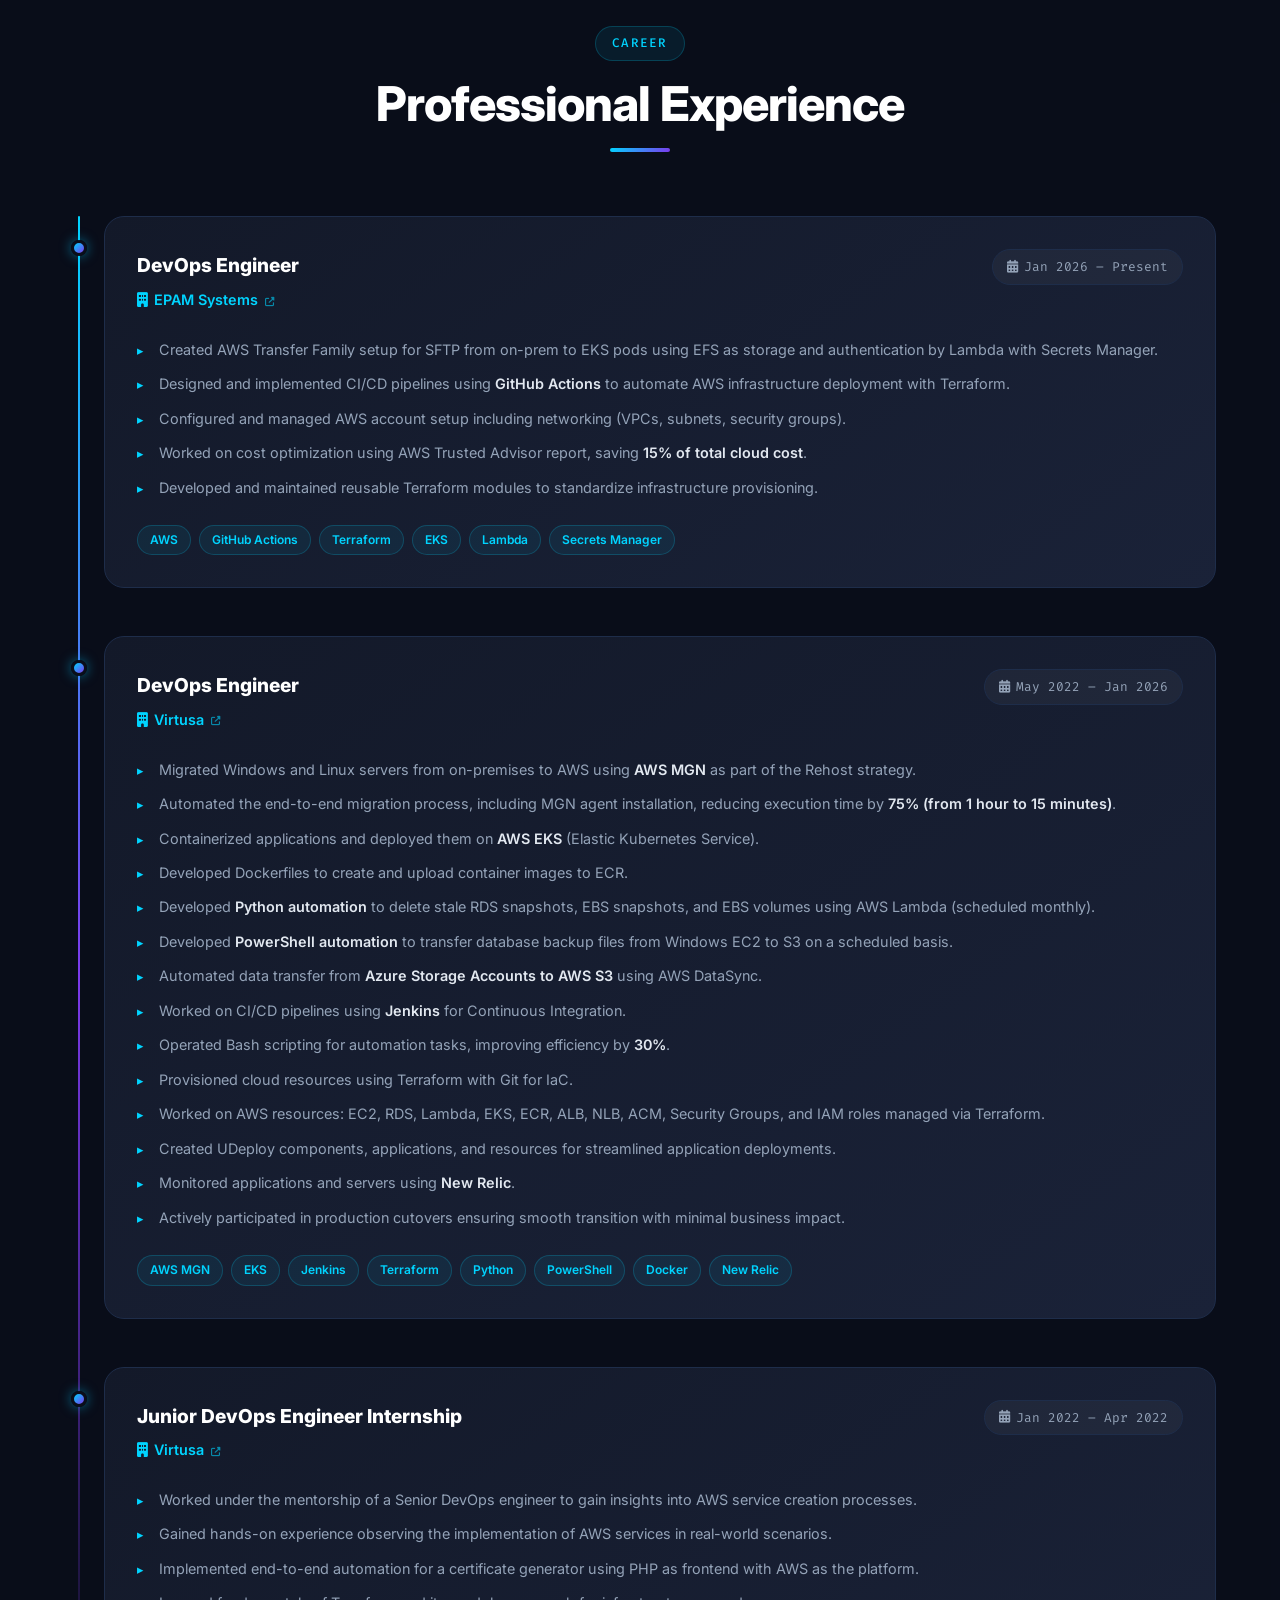
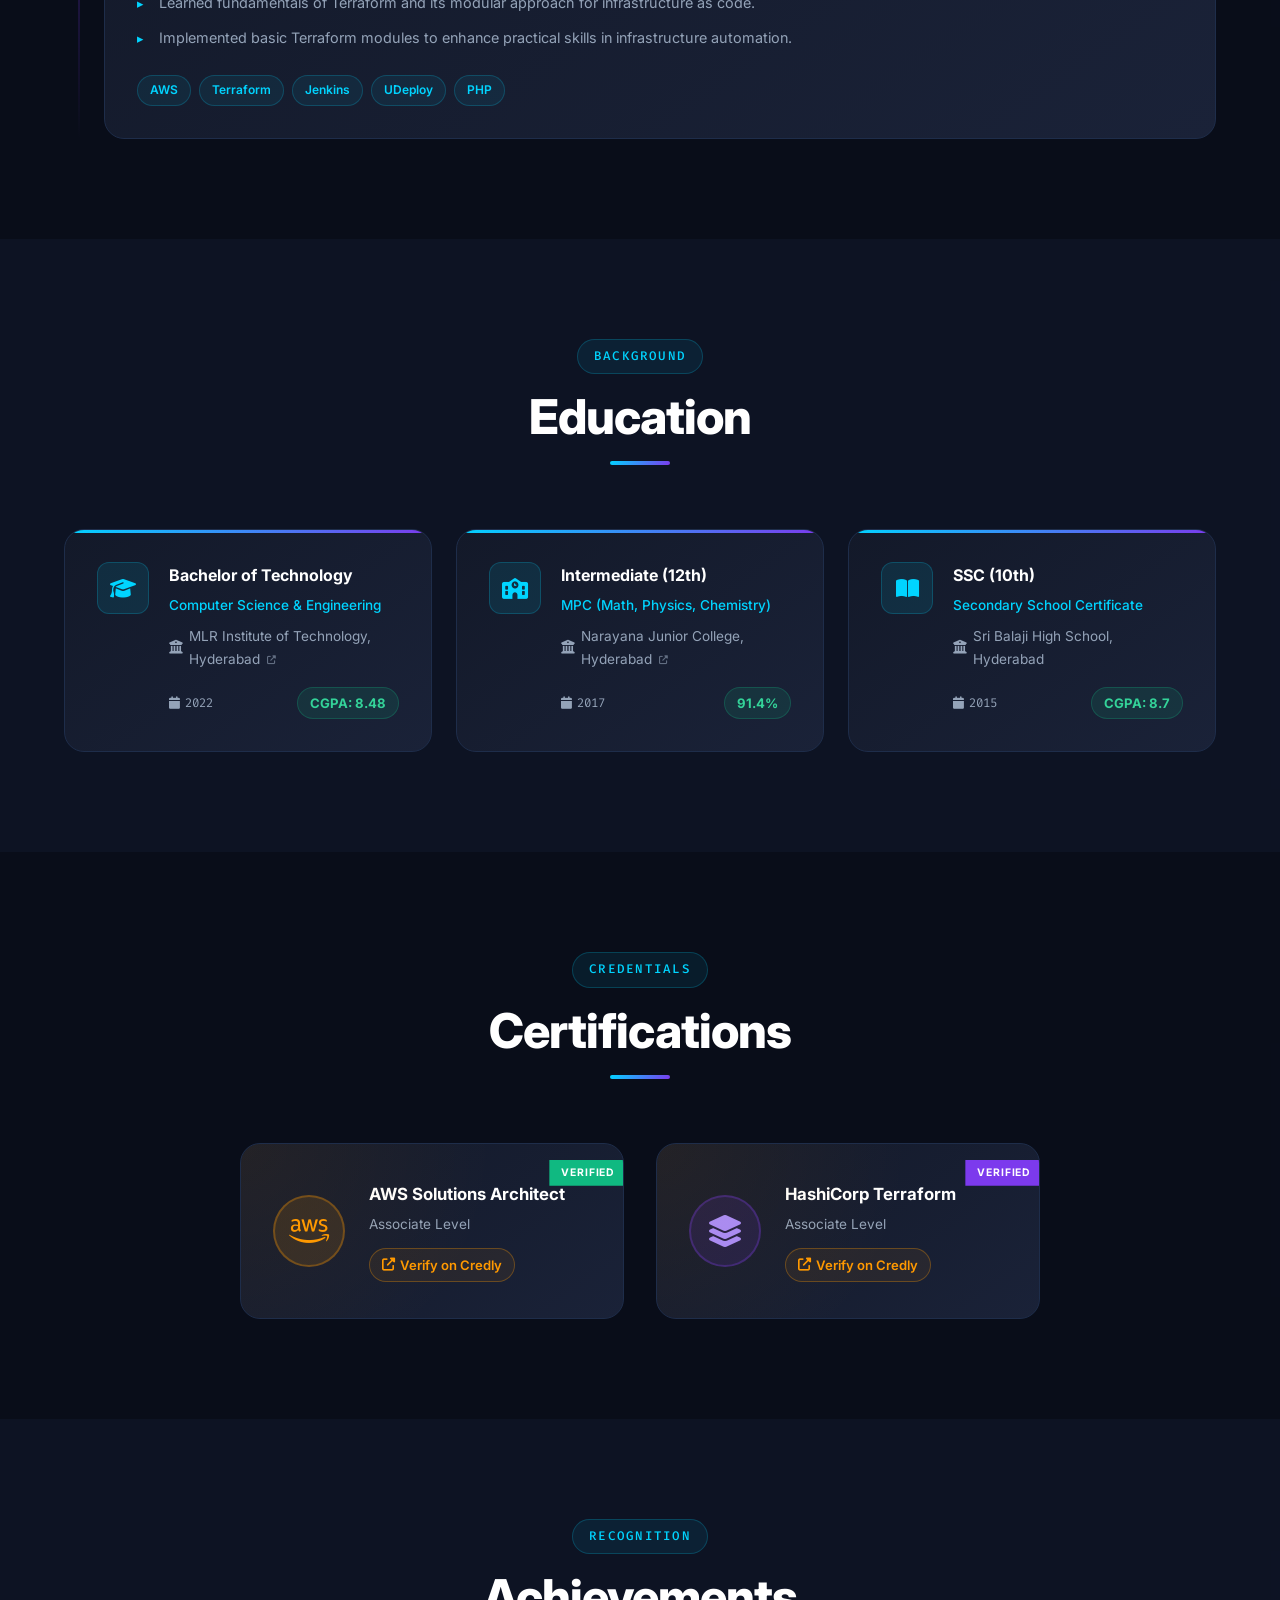
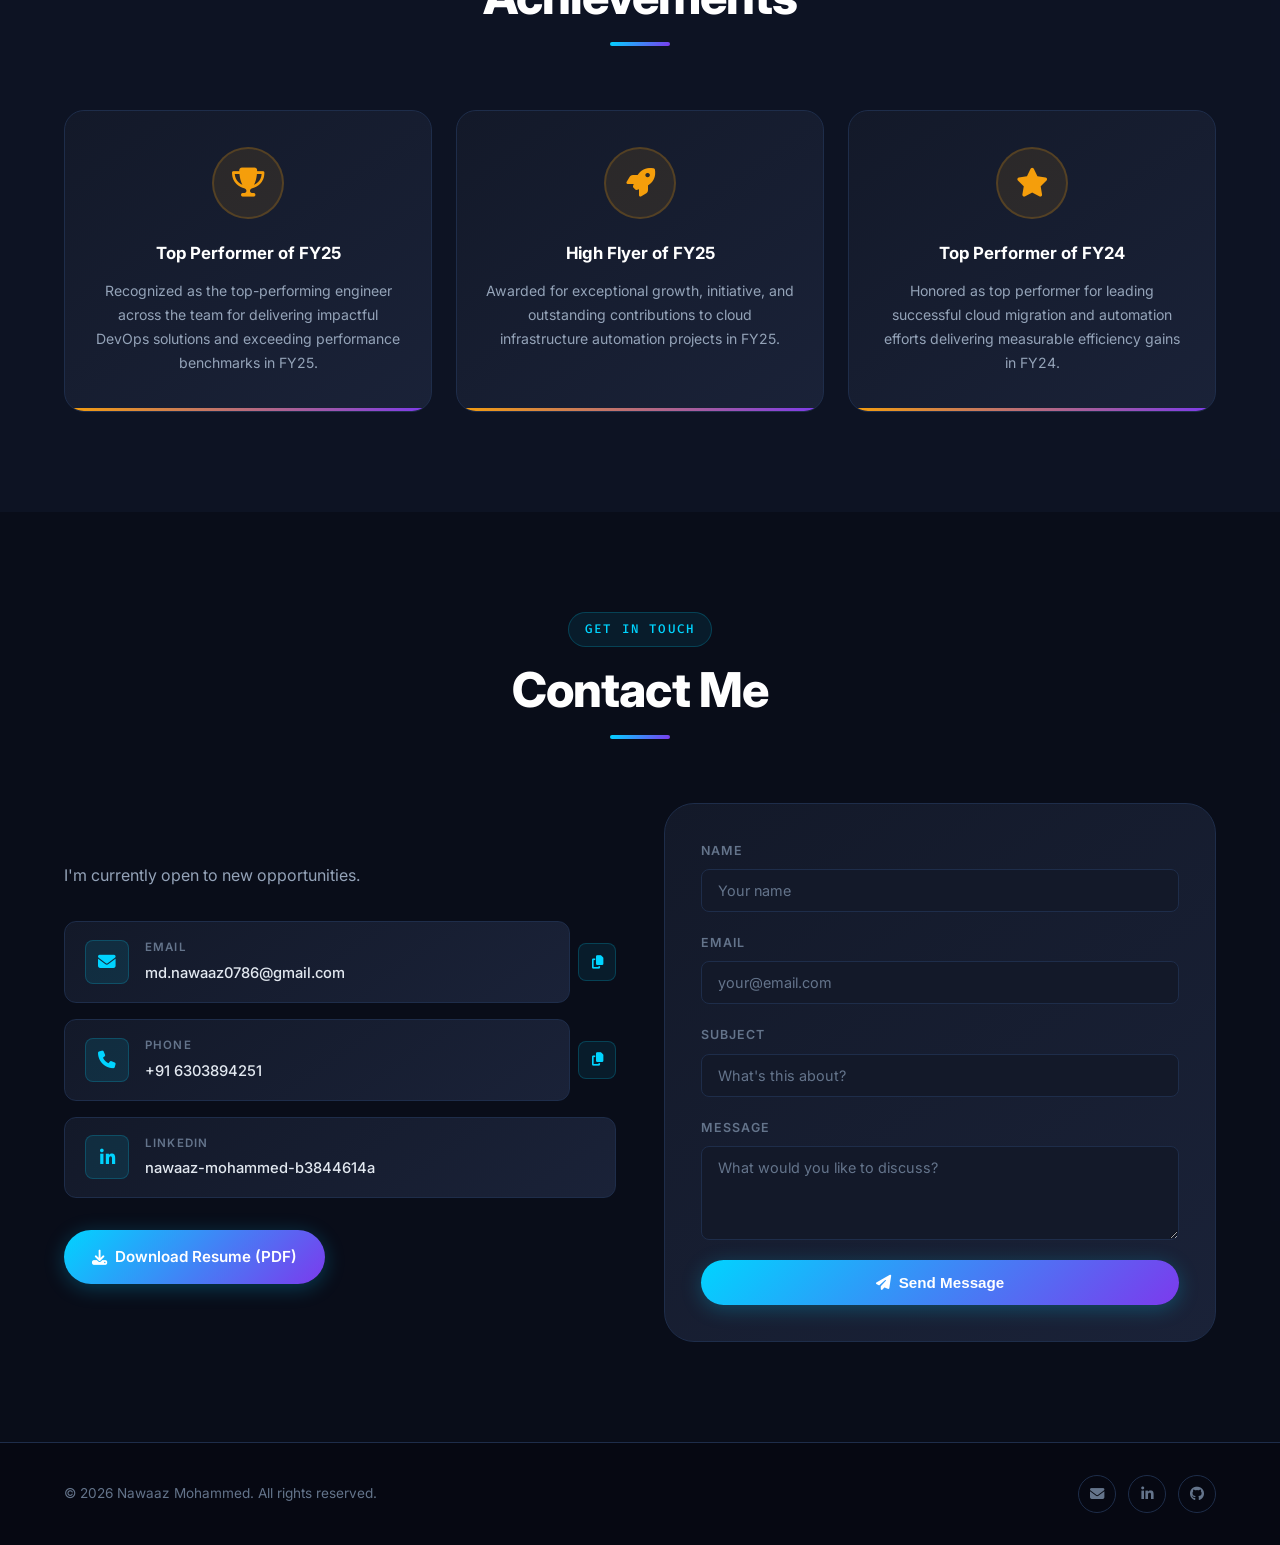
==== commit fcd19ef5: "Added feature-17" ====
--- a/index.html
+++ b/index.html
@@ -604,7 +604,10 @@
     </div>
     <!-- Main toggle button -->
     <button class="fab-main" id="fabMainBtn" aria-label="Resume options" aria-expanded="false">
-      <i class="fas fa-file-pdf"></i>
+      <span class="fab-main-icons">
+        <i class="fas fa-download"></i>
+        <i class="fas fa-share-alt"></i>
+      </span>
     </button>
   </div>
 
--- a/css/style.css
+++ b/css/style.css
@@ -1341,6 +1341,22 @@
   box-shadow: 0 6px 32px rgba(0, 212, 255, 0.5);
 }
 
+.fab-main-icons {
+  display: flex;
+  flex-direction: column;
+  align-items: center;
+  gap: 3px;
+  line-height: 1;
+}
+
+.fab-main-icons i {
+  font-size: 0.72rem;
+}
+
+.fab-main.open .fab-main-icons {
+  display: none;
+}
+
 .fab-main.open {
   transform: rotate(45deg) scale(1.05);
 }
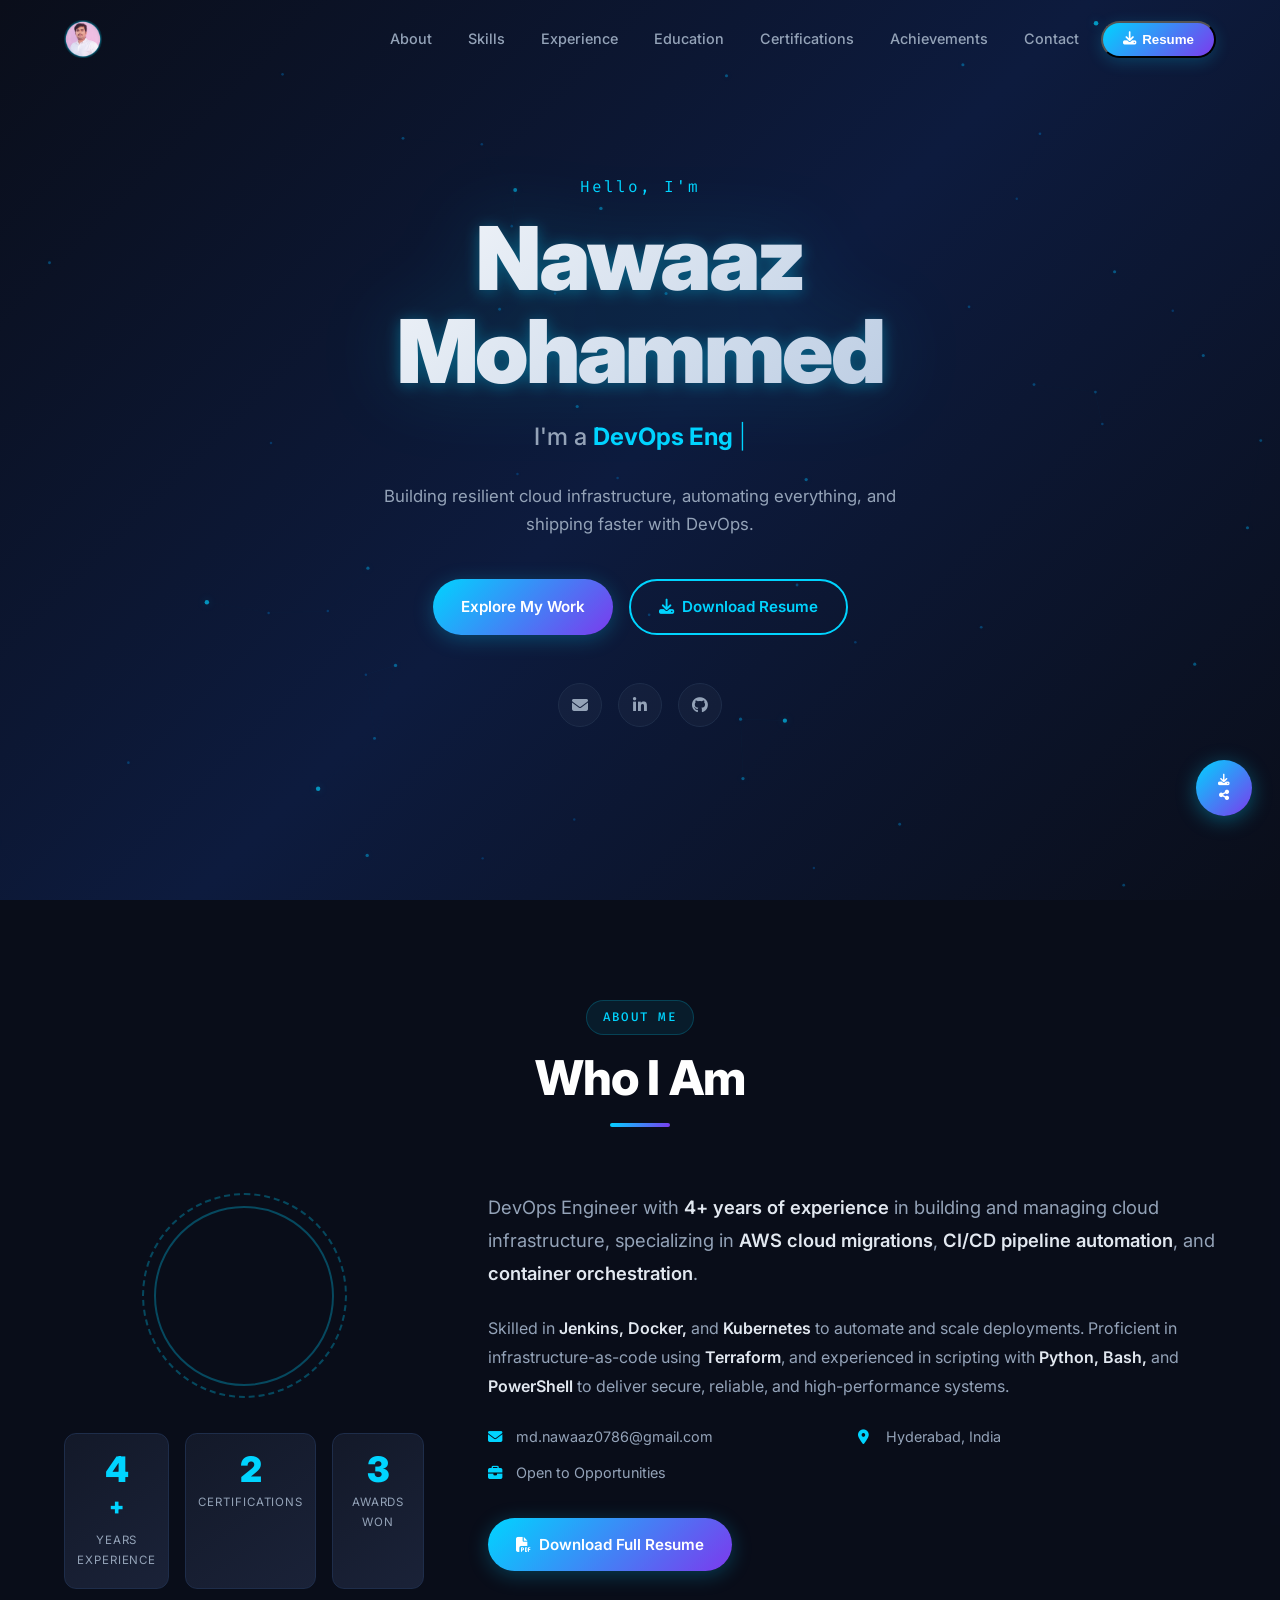
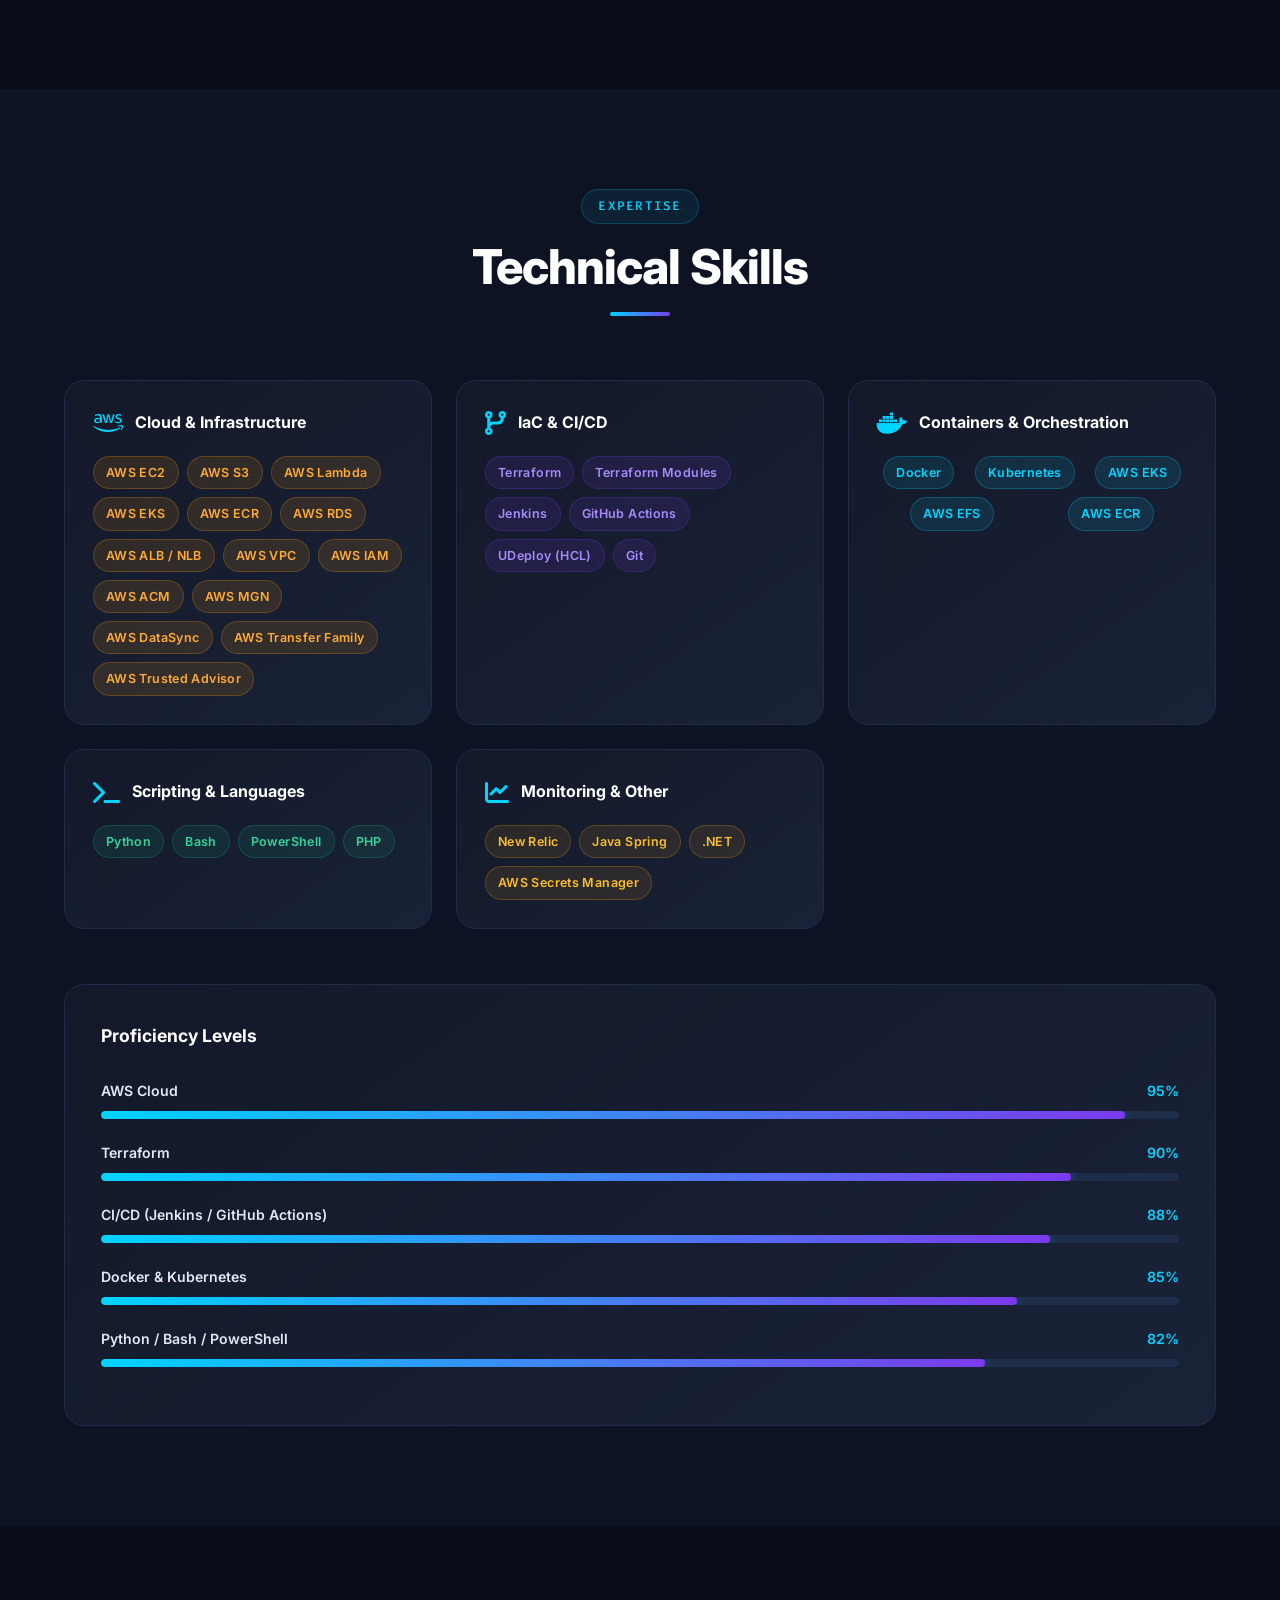
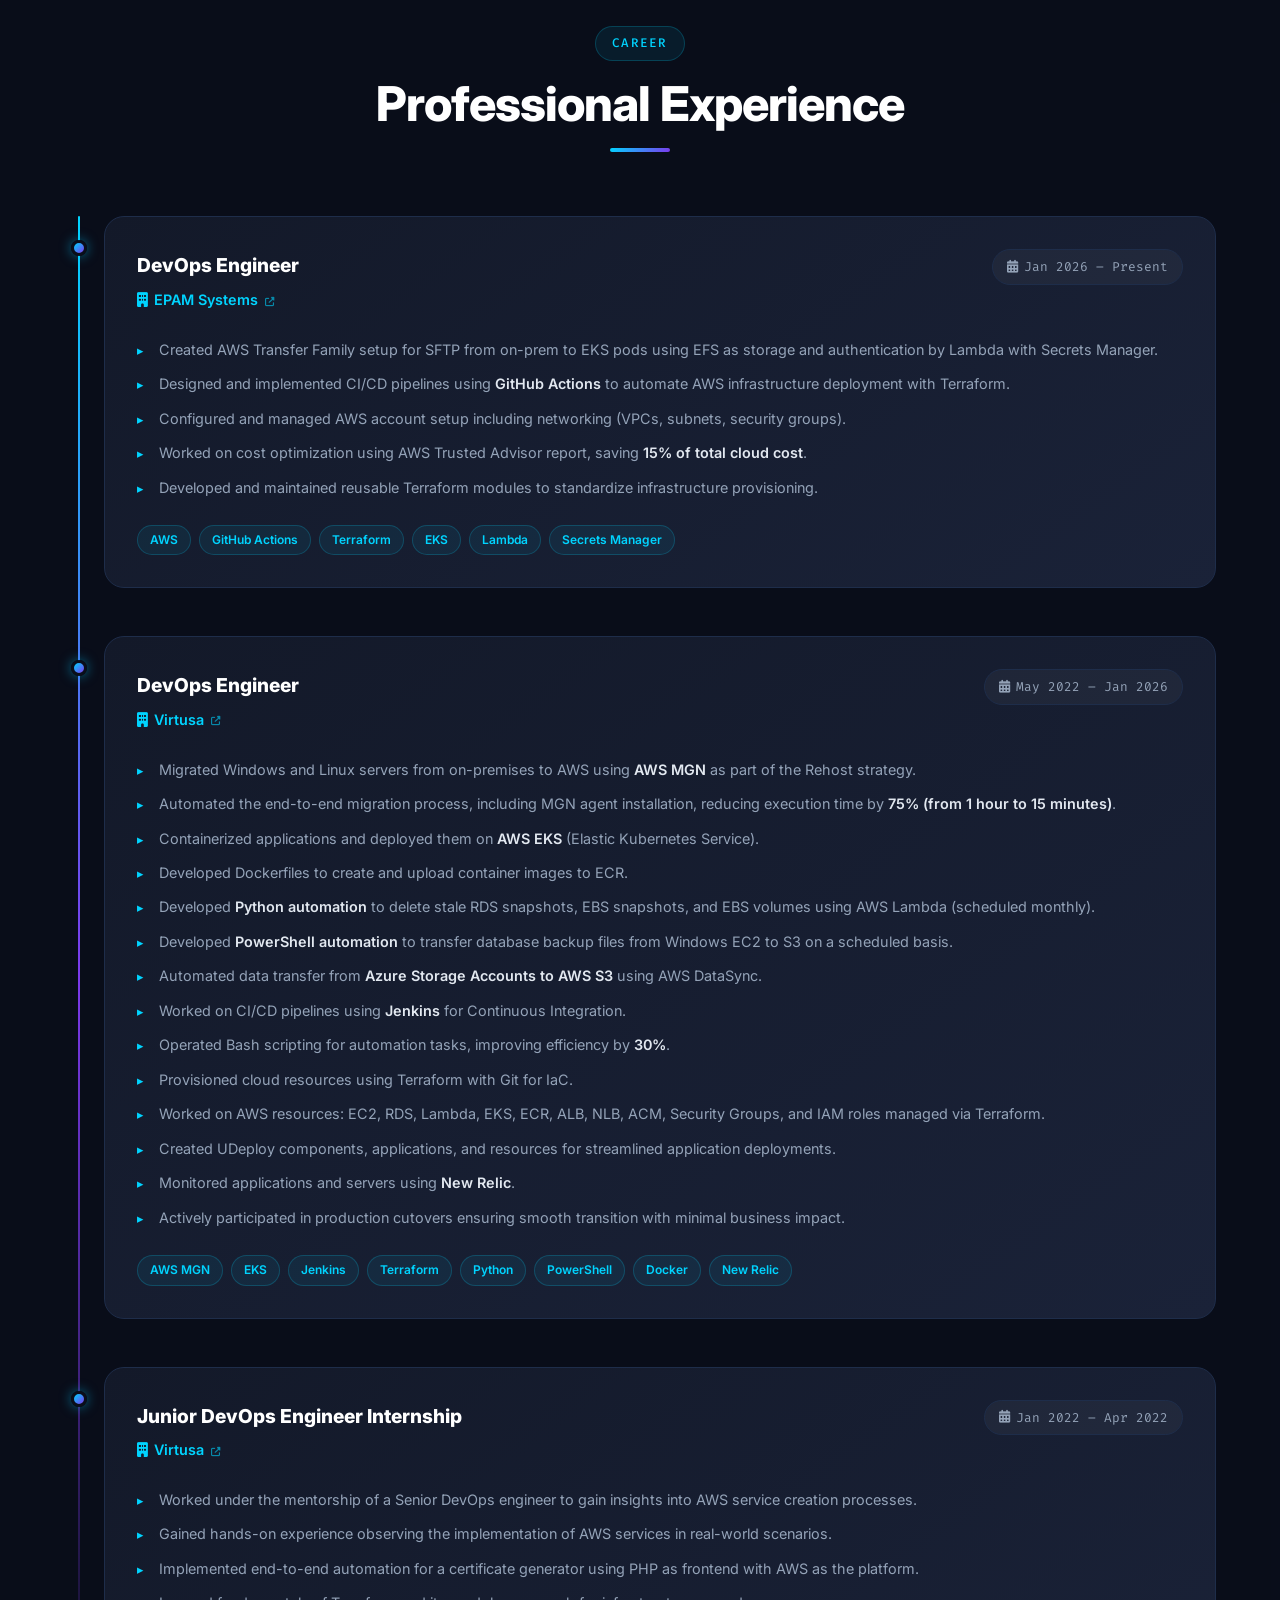
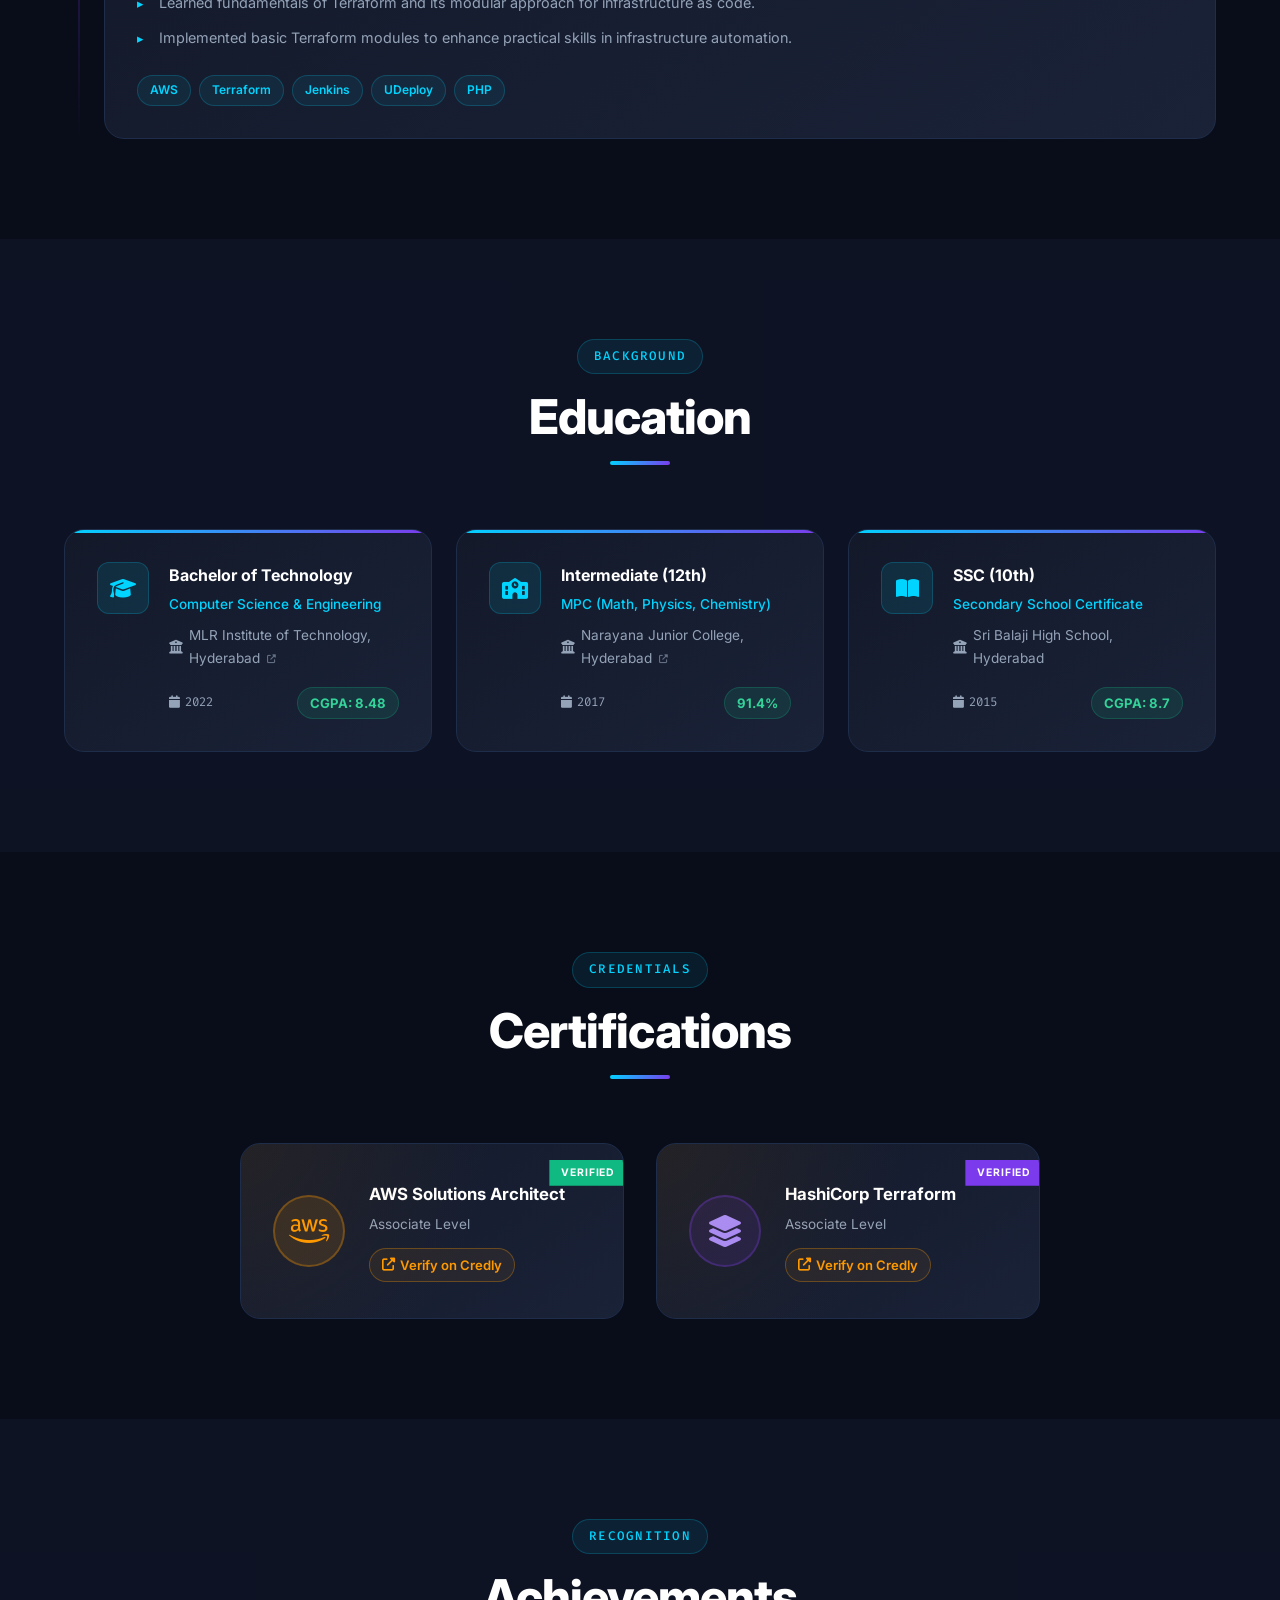
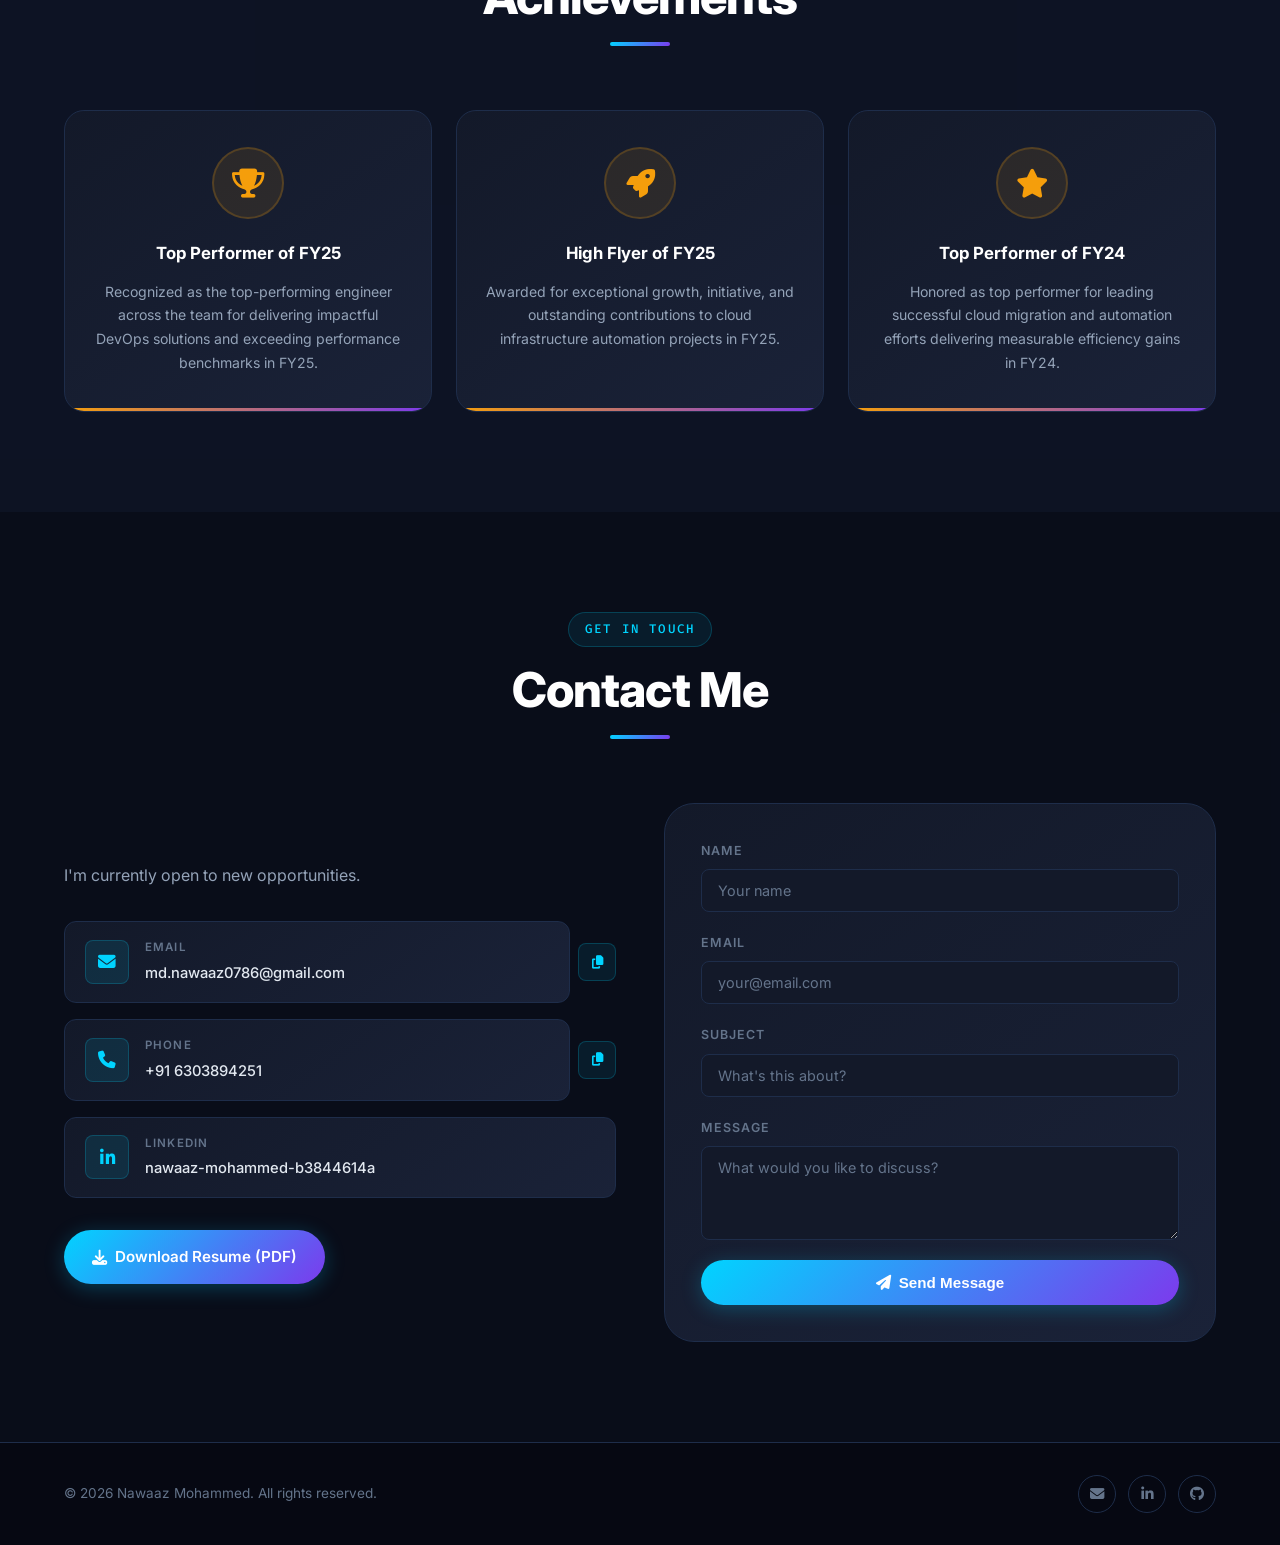
==== commit 6acb717f: "Added feature-22" ====
--- a/index.html
+++ b/index.html
@@ -58,9 +58,19 @@
         <li><a href="#achievements">Achievements</a></li>
         <li><a href="#contact">Contact</a></li>
         <li>
-          <a href="Nawaaz_Mohammed_resume.pdf" download class="btn-download-nav">
-            <i class="fas fa-download"></i> Resume
-          </a>
+          <div class="nav-resume-wrap" id="navResumeWrap">
+            <button class="btn-download-nav" id="navResumeBtn" aria-expanded="false">
+              <i class="fas fa-download"></i> Resume
+            </button>
+            <div class="nav-resume-dropdown" id="navResumeDropdown">
+              <a href="Nawaaz_Mohammed_resume.pdf" download id="cv-download-nav" class="nav-resume-option">
+                <i class="fas fa-download"></i> Download
+              </a>
+              <button class="nav-resume-option" id="navShareBtn">
+                <i class="fas fa-share-alt"></i> Share
+              </button>
+            </div>
+          </div>
         </li>
       </ul>
       <button class="hamburger" id="hamburger" aria-label="Toggle menu">
@@ -163,7 +173,8 @@
       </div>
 
       <div class="skills-categories" data-aos>
-        <div class="skill-category">
+        <div class="skill-category tilt-card">
+          <div class="tilt-shine"></div>
           <div class="skill-cat-header">
             <i class="fab fa-aws"></i>
             <h3>Cloud & Infrastructure</h3>
@@ -186,7 +197,8 @@
           </div>
         </div>
 
-        <div class="skill-category">
+        <div class="skill-category tilt-card">
+          <div class="tilt-shine"></div>
           <div class="skill-cat-header">
             <i class="fas fa-code-branch"></i>
             <h3>IaC & CI/CD</h3>
@@ -201,7 +213,8 @@
           </div>
         </div>
 
-        <div class="skill-category">
+        <div class="skill-category tilt-card">
+          <div class="tilt-shine"></div>
           <div class="skill-cat-header">
             <i class="fab fa-docker"></i>
             <h3>Containers & Orchestration</h3>
@@ -215,7 +228,8 @@
           </div>
         </div>
 
-        <div class="skill-category">
+        <div class="skill-category tilt-card">
+          <div class="tilt-shine"></div>
           <div class="skill-cat-header">
             <i class="fas fa-terminal"></i>
             <h3>Scripting & Languages</h3>
@@ -228,7 +242,8 @@
           </div>
         </div>
 
-        <div class="skill-category">
+        <div class="skill-category tilt-card">
+          <div class="tilt-shine"></div>
           <div class="skill-cat-header">
             <i class="fas fa-chart-line"></i>
             <h3>Monitoring & Other</h3>
@@ -371,7 +386,8 @@
       </div>
       <div class="edu-grid">
 
-        <div class="edu-card" data-aos>
+        <div class="edu-card tilt-card" data-aos="flip">
+          <div class="tilt-shine"></div>
           <div class="edu-icon"><i class="fas fa-graduation-cap"></i></div>
           <div class="edu-body">
             <h3>Bachelor of Technology</h3>
@@ -384,7 +400,8 @@
           </div>
         </div>
 
-        <div class="edu-card" data-aos>
+        <div class="edu-card tilt-card" data-aos="flip">
+          <div class="tilt-shine"></div>
           <div class="edu-icon"><i class="fas fa-school"></i></div>
           <div class="edu-body">
             <h3>Intermediate (12th)</h3>
@@ -397,7 +414,8 @@
           </div>
         </div>
 
-        <div class="edu-card" data-aos>
+        <div class="edu-card tilt-card" data-aos="flip">
+          <div class="tilt-shine"></div>
           <div class="edu-icon"><i class="fas fa-book-open"></i></div>
           <div class="edu-body">
             <h3>SSC (10th)</h3>
@@ -423,7 +441,8 @@
       </div>
       <div class="cert-grid">
 
-        <div class="cert-card" data-aos>
+        <div class="cert-card tilt-card" data-aos="flip">
+          <div class="tilt-shine"></div>
           <div class="cert-badge">
             <i class="fab fa-aws"></i>
           </div>
@@ -437,7 +456,8 @@
           <div class="cert-ribbon">Verified</div>
         </div>
 
-        <div class="cert-card" data-aos>
+        <div class="cert-card tilt-card" data-aos="flip">
+          <div class="tilt-shine"></div>
           <div class="cert-badge terraform">
             <i class="fas fa-layer-group"></i>
           </div>
@@ -464,19 +484,22 @@
       </div>
       <div class="ach-grid">
 
-        <div class="ach-card" data-aos>
+        <div class="ach-card tilt-card" data-aos="flip">
+          <div class="tilt-shine"></div>
           <div class="ach-icon"><i class="fas fa-trophy"></i></div>
           <h3>Top Performer of FY25</h3>
           <p>Recognized as the top-performing engineer across the team for delivering impactful DevOps solutions and exceeding performance benchmarks in FY25.</p>
         </div>
 
-        <div class="ach-card" data-aos>
+        <div class="ach-card tilt-card" data-aos="flip">
+          <div class="tilt-shine"></div>
           <div class="ach-icon"><i class="fas fa-rocket"></i></div>
           <h3>High Flyer of FY25</h3>
           <p>Awarded for exceptional growth, initiative, and outstanding contributions to cloud infrastructure automation projects in FY25.</p>
         </div>
 
-        <div class="ach-card" data-aos>
+        <div class="ach-card tilt-card" data-aos="flip">
+          <div class="tilt-shine"></div>
           <div class="ach-icon"><i class="fas fa-star"></i></div>
           <h3>Top Performer of FY24</h3>
           <p>Honored as top performer for leading successful cloud migration and automation efforts delivering measurable efficiency gains in FY24.</p>
--- a/css/style.css
+++ b/css/style.css
@@ -116,7 +116,31 @@
 }
 
 /* ============================================================
-   SCROLL ANIMATIONS
+   3D CARD TILT
+   ============================================================ */
+.tilt-card {
+  transform-style: preserve-3d;
+  transition: transform 0.08s linear, box-shadow 0.3s ease, border-color 0.3s ease;
+  will-change: transform;
+}
+
+.tilt-card .tilt-shine {
+  position: absolute;
+  inset: 0;
+  border-radius: inherit;
+  background: radial-gradient(circle at 50% 50%, rgba(255,255,255,0.08) 0%, transparent 70%);
+  pointer-events: none;
+  opacity: 0;
+  transition: opacity 0.3s ease;
+  z-index: 2;
+}
+
+.tilt-card:hover .tilt-shine {
+  opacity: 1;
+}
+
+/* ============================================================
+   SCROLL ANIMATIONS — AOS-lite + 3D flip variant
    ============================================================ */
 [data-aos] {
   opacity: 0;
@@ -127,6 +151,17 @@
 [data-aos].aos-animate {
   opacity: 1;
   transform: translateY(0);
+}
+
+[data-aos="flip"] {
+  opacity: 0;
+  transform: perspective(600px) rotateX(30deg) translateY(40px);
+  transition: opacity 0.6s ease, transform 0.6s cubic-bezier(0.23, 1, 0.32, 1);
+}
+
+[data-aos="flip"].aos-animate {
+  opacity: 1;
+  transform: perspective(600px) rotateX(0deg) translateY(0);
 }
 
 /* ============================================================
@@ -271,6 +306,57 @@
   box-shadow: 0 6px 24px rgba(0, 212, 255, 0.35) !important;
   background: none !important;
   filter: brightness(1.1);
+}
+
+.nav-resume-wrap {
+  position: relative;
+}
+
+.nav-resume-dropdown {
+  display: none;
+  position: absolute;
+  top: calc(100% + 10px);
+  right: 0;
+  background: rgba(19, 25, 41, 0.97);
+  backdrop-filter: blur(16px);
+  -webkit-backdrop-filter: blur(16px);
+  border: 1px solid var(--clr-border);
+  border-radius: var(--radius-md);
+  overflow: hidden;
+  min-width: 150px;
+  box-shadow: var(--shadow-md);
+  z-index: 2000;
+}
+
+.nav-resume-wrap.open .nav-resume-dropdown {
+  display: block;
+}
+
+.nav-resume-option {
+  display: flex;
+  align-items: center;
+  gap: 10px;
+  width: 100%;
+  padding: 12px 18px;
+  font-size: 0.88rem;
+  font-weight: 600;
+  color: var(--clr-text);
+  background: none;
+  border: none;
+  cursor: pointer;
+  text-decoration: none;
+  transition: var(--transition);
+  white-space: nowrap;
+}
+
+.nav-resume-option:hover {
+  background: rgba(0, 212, 255, 0.08);
+  color: var(--clr-accent);
+}
+
+.nav-resume-option i {
+  width: 14px;
+  color: var(--clr-accent);
 }
 
 .hamburger {
@@ -360,6 +446,13 @@
   background-clip: text;
   opacity: 0;
   animation: fadeUp 0.7s ease 0.4s forwards;
+  /* 3D depth text shadow (visible before clip on supported browsers) */
+  filter: drop-shadow(0 2px 8px rgba(0,212,255,0.35)) drop-shadow(0 0 40px rgba(0,212,255,0.15));
+  transition: filter 0.4s ease;
+}
+
+.hero-name:hover {
+  filter: drop-shadow(0 4px 24px rgba(0,212,255,0.6)) drop-shadow(0 0 60px rgba(124,58,237,0.3));
 }
 
 .hero-title-wrap {
